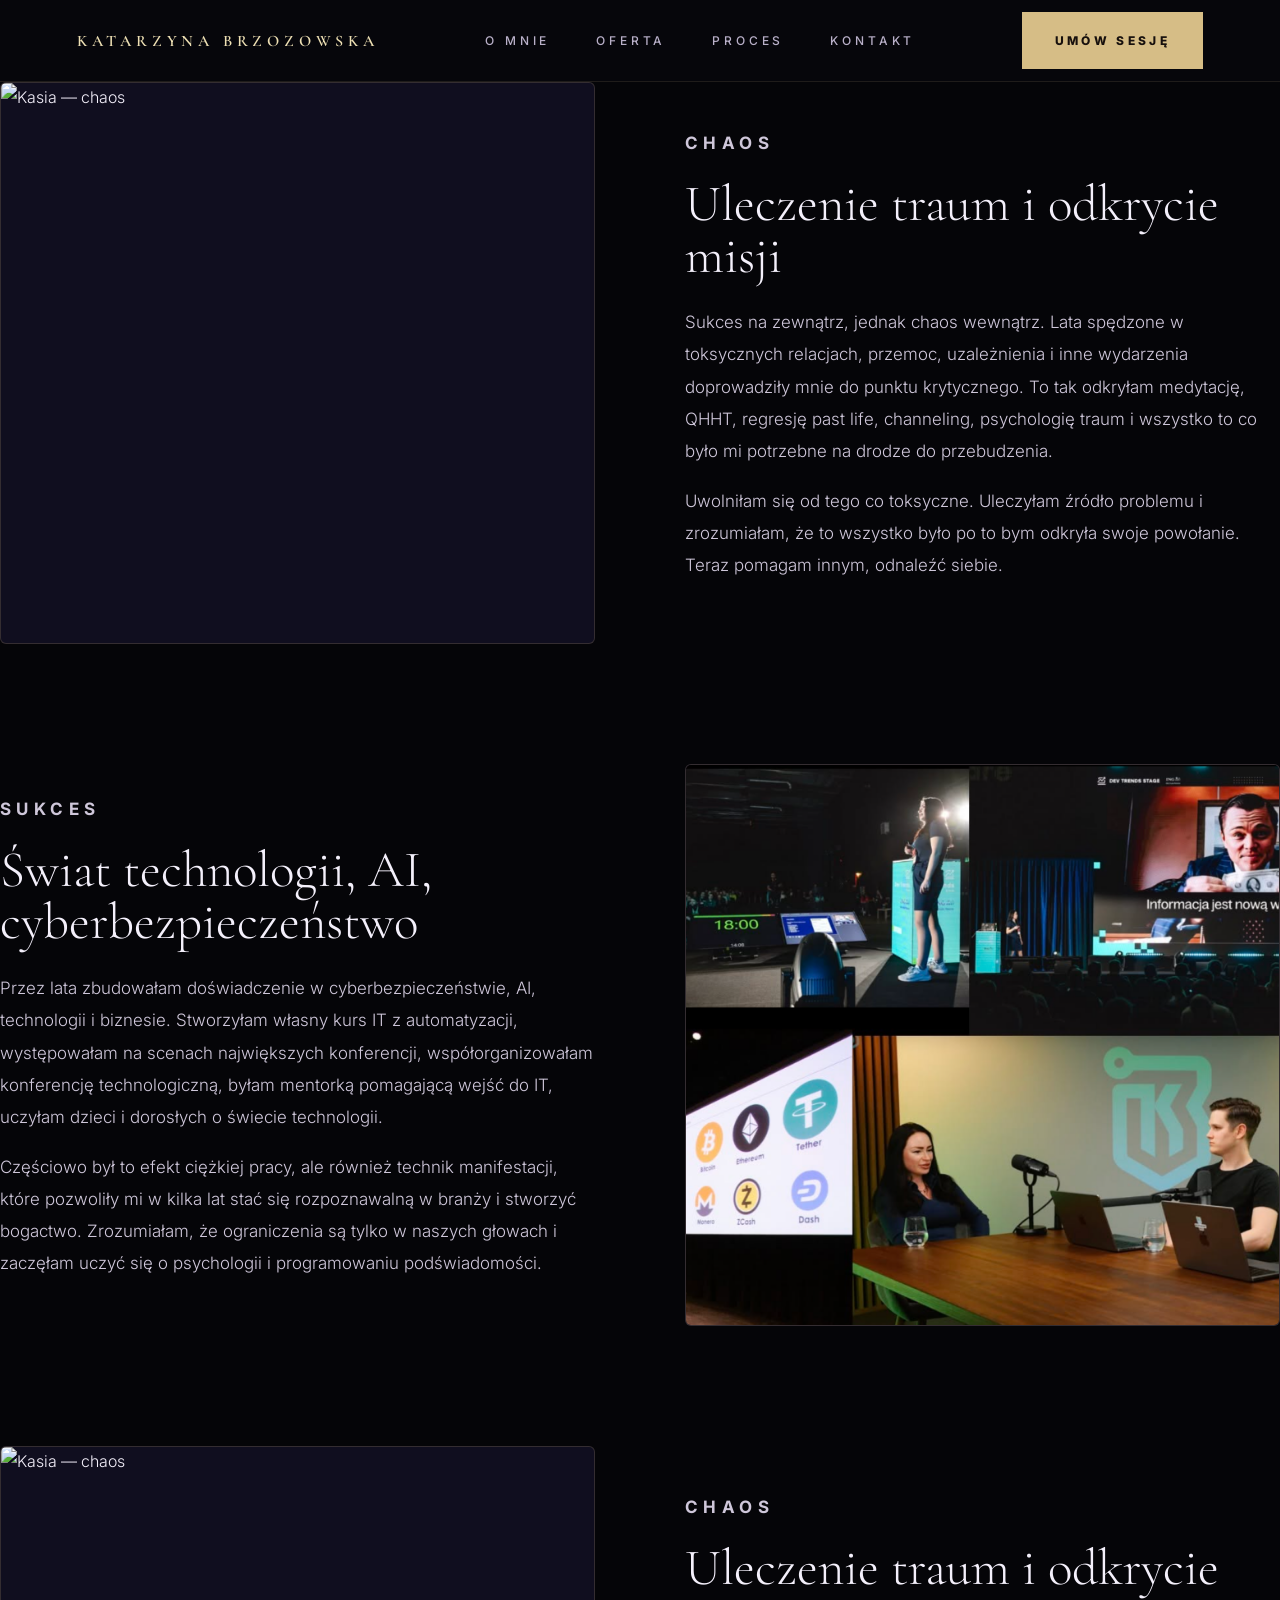
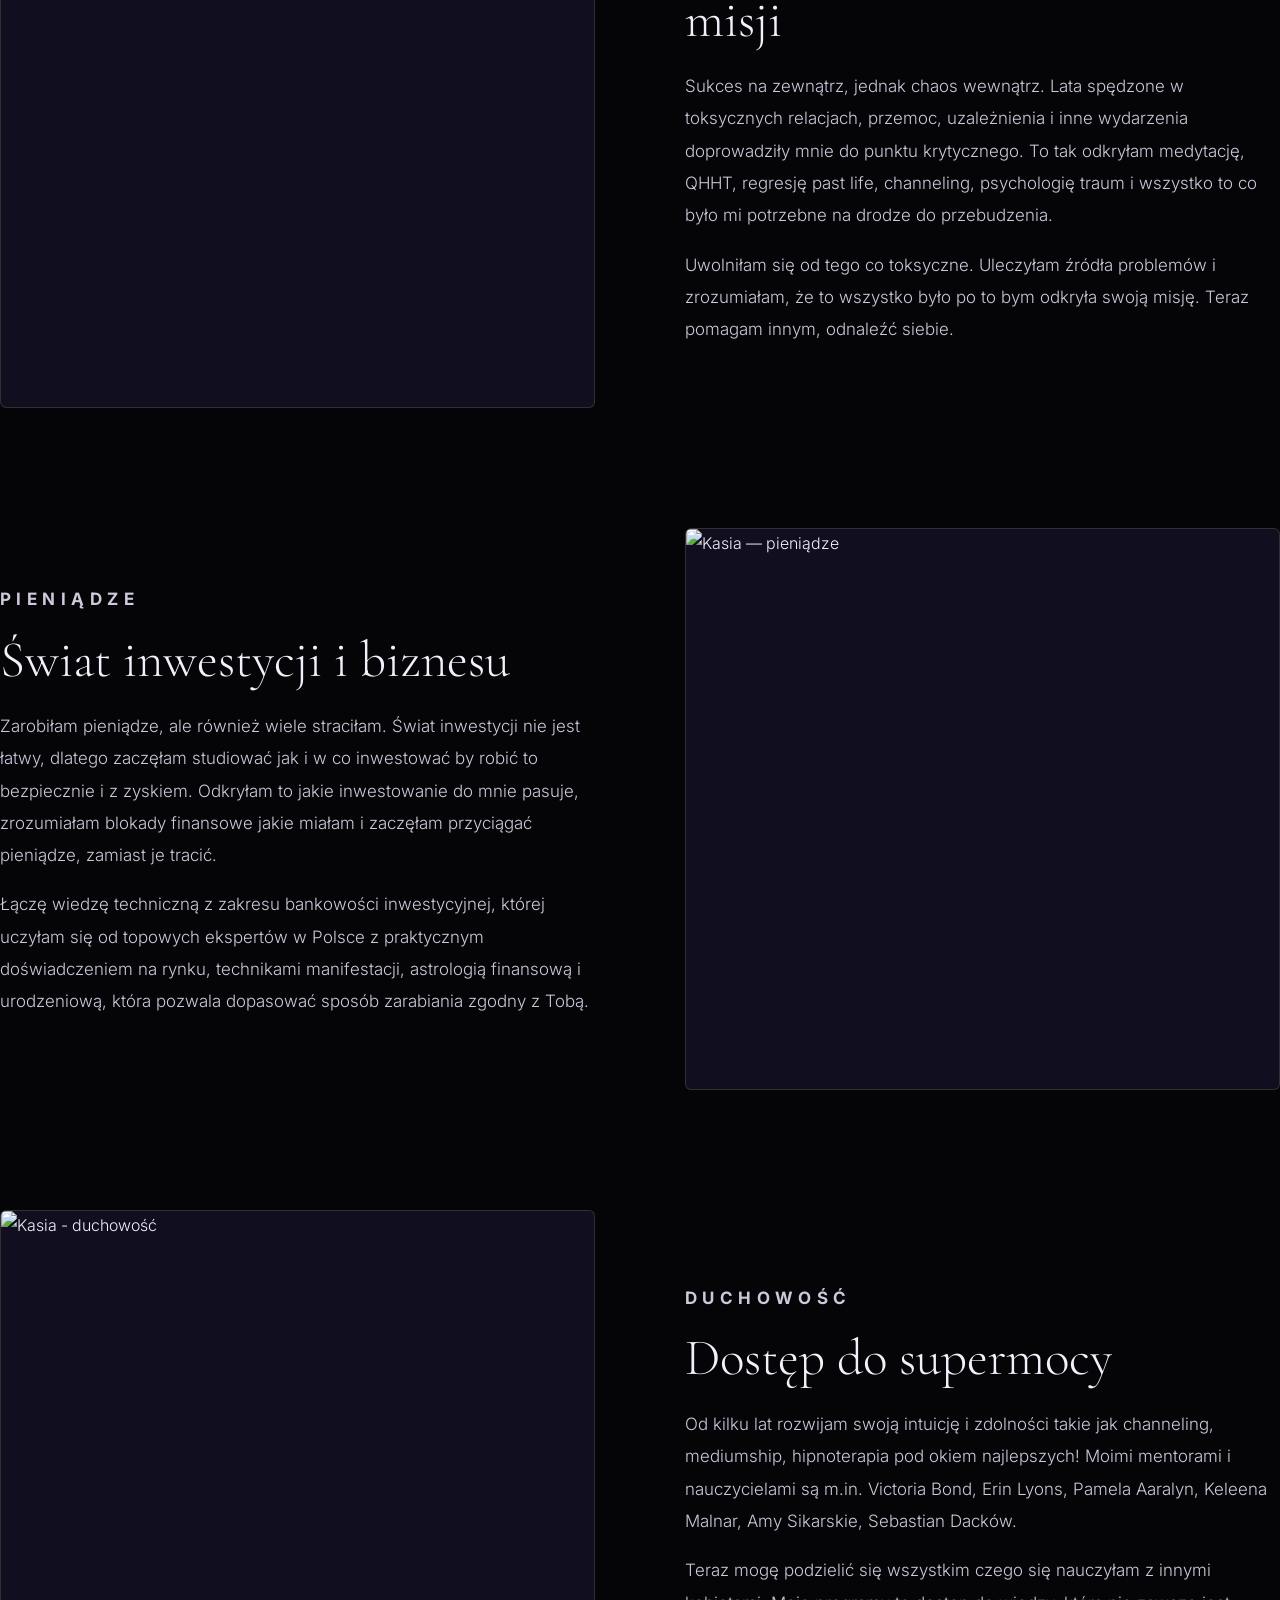
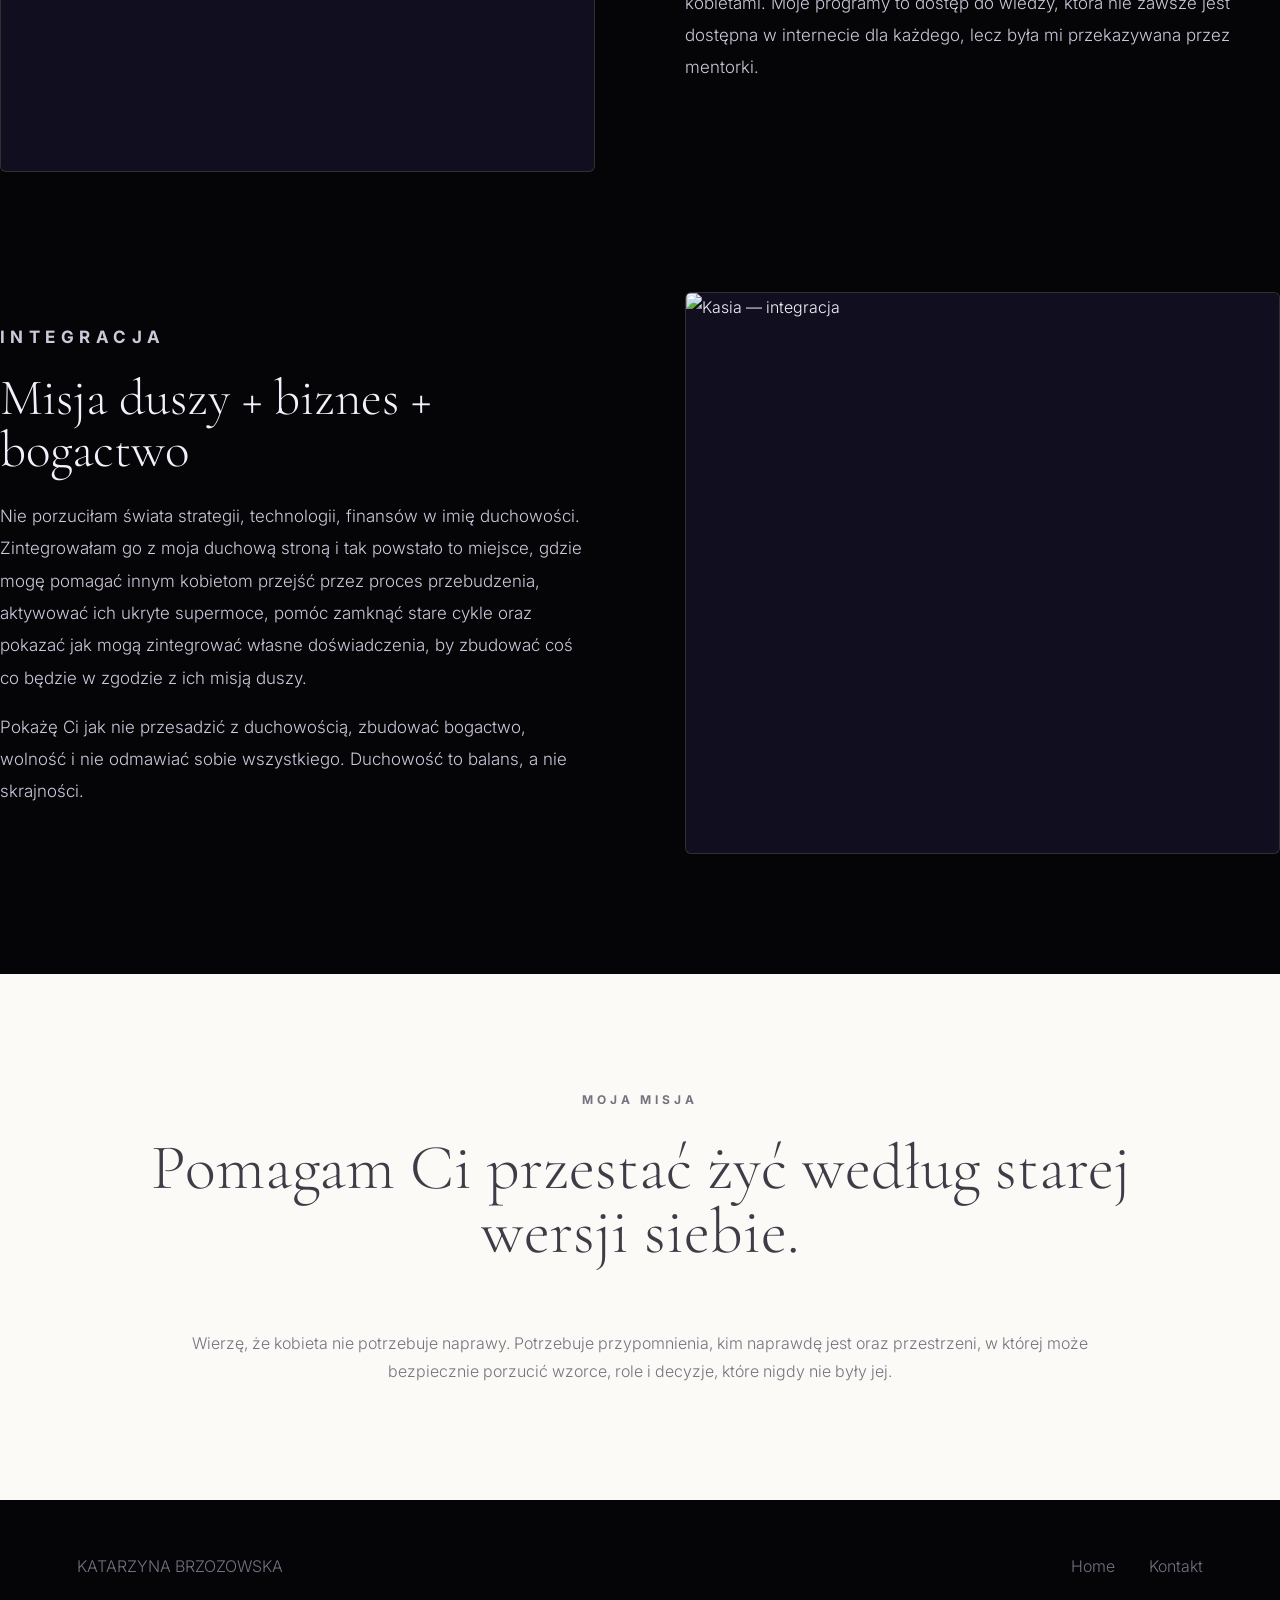
==== about.html @ 6b900335 "Update about.html" ====
<!doctype html>
<html lang="pl">
<head>
  <meta charset="utf-8" />
  <meta name="viewport" content="width=device-width, initial-scale=1" />
  <title>O mnie — KATARZYNA BRZOZOWSKA</title>
  <link rel="preconnect" href="https://fonts.googleapis.com">
  <link rel="preconnect" href="https://fonts.gstatic.com" crossorigin>
  <link href="https://fonts.googleapis.com/css2?family=Cormorant+Garamond:wght@300;400;500;600;700&family=Inter:wght@300;400;500;600;700&display=swap" rel="stylesheet">
  <link rel="stylesheet" href="assets/style.css" />
</head>
<body>
<header class="site-header">
  <a class="brand" href="index.html">KATARZYNA BRZOZOWSKA</a>
  <nav>
    <a href="about.html">O mnie</a>
    <a href="index.html#oferta">Oferta</a>
    <a href="index.html#proces">Proces</a>
    <a href="contact.html">Kontakt</a>
  </nav>
  <a class="btn" href="https://tidycal.com/katarzynabrzozowskapoland/20-minute-meeting" target="_blank" rel="noopener">Umów sesję</a>
</header>

<main>
</div>

  <article class="story-block ">
    <div class="story-image">
      <img src="assets/story-02.jpg" alt="Kasia — chaos">
    </div>

    <div class="story-content">
      <p class="kicker">CHAOS</p>
      <h3>Uleczenie traum i odkrycie misji</h3>
      <p>
        Sukces na zewnątrz, jednak chaos wewnątrz. Lata spędzone w toksycznych relacjach,
        przemoc, uzależnienia i inne wydarzenia doprowadziły mnie do punktu krytycznego.
        To tak odkryłam medytację, QHHT, regresję past life, channeling, psychologię traum
        i wszystko to co było mi potrzebne na drodze do przebudzenia.
      </p>
      <p>
        Uwolniłam się od tego co toksyczne. Uleczyłam źródło problemu
        i zrozumiałam, że to wszystko było po to bym odkryła
        swoje powołanie. Teraz pomagam innym, odnaleźć siebie.
      </p>
    </div>
  </article>
  
  <article class="story-block reverse">
    <div class="story-image">
      <img src="assets/story-01.jpg" alt="Kasia — świat technologii">
    </div>

    <div class="story-content">
      <p class="kicker">SUKCES</p>
      <h3>Świat technologii, AI, cyberbezpieczeństwo</h3>
      <p>
        Przez lata zbudowałam doświadczenie w cyberbezpieczeństwie, AI,
        technologii i biznesie. Stworzyłam własny kurs IT z automatyzacji, 
        występowałam na scenach największych konferencji, współorganizowałam 
        konferencję technologiczną, byłam mentorką pomagającą wejść do IT, 
        uczyłam dzieci i dorosłych o świecie technologii.
      </p>
      <p>
        Częściowo był to efekt ciężkiej pracy, ale również technik manifestacji,
        które pozwoliły mi w kilka lat stać się rozpoznawalną w branży i stworzyć
        bogactwo. Zrozumiałam, że ograniczenia są tylko w naszych głowach i 
        zaczęłam uczyć się o psychologii i programowaniu podświadomości.
      </p>
    </div>
  </article>

  <article class="story-block ">
    <div class="story-image">
      <img src="assets/story-02.jpg" alt="Kasia — chaos">
    </div>

    <div class="story-content">
      <p class="kicker">CHAOS</p>
      <h3>Uleczenie traum i odkrycie misji</h3>
      <p>
        Sukces na zewnątrz, jednak chaos wewnątrz. Lata spędzone w toksycznych relacjach,
        przemoc, uzależnienia i inne wydarzenia doprowadziły mnie do punktu krytycznego.
        To tak odkryłam medytację, QHHT, regresję past life, channeling, psychologię traum
        i wszystko to co było mi potrzebne na drodze do przebudzenia.
      </p>
      <p>
        Uwolniłam się od tego co toksyczne. Uleczyłam źródła problemów
        i zrozumiałam, że to wszystko było po to bym odkryła
        swoją misję. Teraz pomagam innym, odnaleźć siebie.
      </p>
    </div>
  </article>
  
  <article class="story-block reverse">
    <div class="story-image">
      <img src="assets/story-03.jpg" alt="Kasia — pieniądze">
    </div>

    <div class="story-content">
      <p class="kicker">PIENIĄDZE</p>
      <h3>Świat inwestycji i biznesu</h3>
      <p>
        Zarobiłam pieniądze, ale również wiele straciłam. 
        Świat inwestycji nie jest łatwy, dlatego zaczęłam studiować 
        jak i w co inwestować by robić to bezpiecznie i z zyskiem.
        Odkryłam to jakie inwestowanie do mnie pasuje, zrozumiałam 
        blokady finansowe jakie miałam i zaczęłam przyciągać pieniądze,
        zamiast je tracić.
      </p>
      <p>
        Łączę wiedzę techniczną z zakresu bankowości inwestycyjnej, 
        której uczyłam się od topowych ekspertów w Polsce z
        praktycznym doświadczeniem na rynku, technikami manifestacji, 
        astrologią finansową i urodzeniową, która pozwala dopasować
        sposób zarabiania zgodny z Tobą.
      </p>
    </div>
  </article>

  <article class="story-block">
    <div class="story-image">
      <img src="assets/story-04.jpg" alt="Kasia - duchowość">
    </div>

    <div class="story-content">
      <p class="kicker">DUCHOWOŚĆ</p>
      <h3>Dostęp do supermocy</h3>
      <p>
        Od kilku lat rozwijam swoją intuicję i zdolności takie jak channeling,
        mediumship, hipnoterapia pod okiem najlepszych! 
        Moimi mentorami i nauczycielami są m.in. Victoria Bond, Erin Lyons, 
        Pamela Aaralyn, Keleena Malnar, Amy Sikarskie, Sebastian Dacków.
      </p>
      <p>
        Teraz mogę podzielić się wszystkim czego się nauczyłam z innymi kobietami.
        Moje programy to dostęp do wiedzy, która nie zawsze jest dostępna w internecie
        dla każdego, lecz była mi przekazywana przez mentorki.
      </p>
    </div>
  </article>

  <article class="story-block reverse">
    <div class="story-image">
      <img src="assets/story-05.jpg" alt="Kasia — integracja">
    </div>

    <div class="story-content">
      <p class="kicker">INTEGRACJA</p>
      <h3>Misja duszy + biznes + bogactwo</h3>
      <p>
        Nie porzuciłam świata strategii, technologii, finansów w imię duchowości. 
        Zintegrowałam go z moja duchową stroną i tak powstało to miejsce, gdzie
        mogę pomagać innym kobietom przejść przez proces przebudzenia, aktywować
        ich ukryte supermoce, pomóc zamknąć stare cykle oraz pokazać jak mogą 
        zintegrować własne doświadczenia, by zbudować coś co będzie w zgodzie z 
        ich misją duszy.
      </p>
      <p>
        Pokażę Ci jak nie przesadzić z duchowością, zbudować bogactwo, wolność i 
        nie odmawiać sobie wszystkiego. Duchowość to balans, a nie skrajności.
      </p>
    </div>
  </article>

</section>

<section class="section-light">
  <p class="kicker center">MOJA MISJA</p>
  <h2 class="section-title center">Pomagam Ci przestać żyć według starej wersji siebie.</h2>
  <p class="wide-copy">Wierzę, że kobieta nie potrzebuje naprawy. Potrzebuje przypomnienia, kim naprawdę jest oraz przestrzeni, w której może bezpiecznie porzucić wzorce, role i decyzje, które nigdy nie były jej.</p>
</section>
</main>

<footer>
  <span>KATARZYNA BRZOZOWSKA</span>
  <nav><a href="index.html">Home</a><a href="contact.html">Kontakt</a></nav>
</footer>
</body>
</html>
---- assets/style.css ----
:root{
  --black:#050508;
  --ink:#0a0912;
  --navy:#111026;
  --navy-2:#17132d;
  --cream:#f8f5ef;
  --paper:#fbfaf7;
  --text:#f4f0fb;
  --muted:#8f879d;
  --soft:#d8d3e2;
  --gold:#d6bd86;
  --gold-light:#efe1b5;
  --line:rgba(214,189,134,.20);
  --light-line:#e6ded3;
  --light-text:#403b46;
  --max:1320px;
}

*{box-sizing:border-box}

html{scroll-behavior:smooth}

body{
  margin:0;
  background:var(--black);
  color:var(--text);
  font-family:Inter,Arial,sans-serif;
  font-weight:300;
  line-height:1.75;
}

a{color:inherit;text-decoration:none}

img{max-width:100%;display:block}

h1,h2,h3{
  font-family:"Cormorant Garamond",serif;
  font-weight:300;
  line-height:.98;
  margin:0;
}

em,i{
  font-family:"Cormorant Garamond",serif;
  font-style:italic;
  color:var(--gold);
}

p{color:#d8d3e2}

.container{
  width:min(var(--max),calc(100% - 80px));
  margin:0 auto;
}

.site-header{
  position:sticky;
  top:0;
  z-index:50;
  height:82px;
  padding:0 6vw;
  display:flex;
  align-items:center;
  justify-content:space-between;
  gap:28px;
  background:rgba(7,7,12,.92);
  backdrop-filter:blur(14px);
  border-bottom:1px solid rgba(214,189,134,.12);
}

.brand{
  font-family:"Cormorant Garamond",serif;
  letter-spacing:.30em;
  text-transform:uppercase;
  font-size:16px;
  font-weight:600;
  color:var(--gold-light);
  white-space:nowrap;
}

.site-header nav{
  display:flex;
  align-items:center;
  gap:46px;
}

.site-header nav a,
.kicker,
.small-tags,
small,
.label{
  font-size:12px;
  letter-spacing:.32em;
  text-transform:uppercase;
}

.site-header nav a{
  color:#b9b0c9;
  font-weight:500;
}

.btn{
  display:inline-flex;
  align-items:center;
  justify-content:center;
  min-height:54px;
  padding:17px 32px;
  border:1px solid rgba(214,189,134,.48);
  background:var(--gold);
  color:#17100d;
  font-size:12px;
  letter-spacing:.28em;
  text-transform:uppercase;
  font-weight:800;
  cursor:pointer;
  transition:.25s ease;
}

.btn:hover{transform:translateY(-1px);filter:brightness(1.04)}

.btn-dark{
  background:#06050a;
  color:#fff;
  border-color:#06050a;
}

.btn-outline{
  background:transparent;
  color:var(--gold-light);
  border-color:rgba(214,189,134,.45);
}

.text-link{
  color:var(--gold-light);
  font-size:12px;
  letter-spacing:.24em;
  text-transform:uppercase;
  font-weight:800;
}

.section-dark{
  background:
    radial-gradient(circle at 47% 45%,rgba(48,42,96,.35),transparent 30%),
    linear-gradient(180deg,#08070d 0%,#111026 100%);
}

.section-light{
  background:var(--paper);
  color:var(--light-text);
}

.kicker{
  color:#b8a995;
  font-weight:700;
  margin:0 0 26px;
}

.hero{
  min-height:880px;
  text-align:center;
  display:grid;
  place-items:center;
  padding:110px 6vw 80px;
  overflow:hidden;
}

.hero .eyebrow-line{
  display:flex;
  align-items:center;
  justify-content:center;
  gap:18px;
  color:#bfae86;
  font-size:12px;
  letter-spacing:.28em;
  text-transform:uppercase;
}

.eyebrow-line span{
  width:58px;
  height:1px;
  background:var(--line);
}

.hero h1{
  font-size:clamp(54px,7.4vw,120px);
  max-width:1040px;
  margin:48px auto 25px;
  color:#f7f2fb;
  letter-spacing:-.045em;
}

.hero h1 em{
  display:inline-block;
  color:var(--gold-light);
  font-size:1.08em;
}

.hero h1 i{color:#bdb2d4}

.small-tags{
  color:var(--gold);
  margin:32px 0 0;
}

.hero-copy{
  max-width:660px;
  margin:70px auto 34px;
  font-size:15px;
}

.hero-actions{
  display:flex;
  justify-content:center;
  align-items:center;
  gap:34px;
}

/* MOVING TICKER */

.ticker{
  background:#15102c;
  border-top:1px solid rgba(214,189,134,.15);
  border-bottom:1px solid rgba(214,189,134,.15);
  overflow:hidden;
  white-space:nowrap;
  position:relative;
  padding:18px 0;
}

.ticker-track{
  display:flex;
  width:max-content;
  animation:tickerScroll 35s linear infinite;
}

.ticker-track span{
  padding-right:80px;
  color:rgba(214,189,134,.75);
  font-size:12px;
  letter-spacing:.30em;
  text-transform:uppercase;
}

@keyframes tickerScroll{
  from{transform:translateX(0);}
  to{transform:translateX(-50%);}
}

.section-light{
  padding:115px 6vw;
}

.section-light p{color:#78717e}

.section-title{
  font-family:"Cormorant Garamond",serif;
  font-size:clamp(46px,5vw,82px);
  font-weight:300;
  line-height:1;
  margin:0 0 65px;
  color:inherit;
}

.center{text-align:center}

.cards{
  display:grid;
  border:1px solid #ebe4da;
}

.three{grid-template-columns:repeat(3,1fr)}
.four{grid-template-columns:repeat(4,1fr)}

.cards article{
  padding:58px 42px;
  min-height:270px;
  border-right:1px solid #ebe4da;
  background:rgba(255,255,255,.50);
}

.cards article:last-child{border-right:0}

.cards h3{
  font-size:34px;
  color:#776a93;
  margin:16px 0 18px;
}

.letter{
  font-family:"Cormorant Garamond",serif;
  font-size:66px;
  color:#eee9e3;
  text-align:center;
}

.guide{
  display:grid;
  grid-template-columns:1fr 1.1fr;
  gap:7vw;
  padding:120px 6vw;
  align-items:center;
}

.guide-photo{
  min-height:680px;
  border:1px solid rgba(255,255,255,.12);
  background:linear-gradient(135deg,#19162f,#0c0b16);
  position:relative;
  overflow:hidden;
}

.guide-photo img{
  width:100%;
  height:100%;
  object-fit:cover;
  opacity:.90;
}

.guide-photo.no-photo:after{
  content:'Dodaj zdjęcie: assets/kate.jpg';
  position:absolute;
  inset:0;
  display:grid;
  place-items:center;
  color:#8e86a5;
  letter-spacing:.2em;
  text-transform:uppercase;
}

.guide h2,
.guide h1{
  font-size:clamp(42px,4.8vw,74px);
  color:#f4f0fb;
  margin:18px 0 30px;
}

.star-list{
  list-style:none;
  padding:30px 0 0;
  margin:0 0 28px;
}

.star-list li{
  margin:14px 0;
  color:#cfc7da;
}

.star-list li:before{
  content:'✦';
  color:var(--gold);
  margin-right:12px;
}

.split-head{
  display:grid;
  grid-template-columns:1fr 1fr;
  gap:8vw;
  align-items:end;
  margin-bottom:65px;
}

.split-head h2{
  text-align:left;
  margin:12px 0 0;
}

.process .cards article span,
.philosophy-list span{
  font-family:"Cormorant Garamond",serif;
  font-size:42px;
  color:#ebe7ee;
}

.offer-section{
  padding:115px 6vw;
  text-align:center;
}

.offer-section h2{
  font-size:clamp(50px,5vw,88px);
}

.center-copy{
  max-width:760px;
  margin:24px auto 70px;
}

.offer-grid{
  display:grid;
  grid-template-columns:1fr 1.1fr 1fr;
  border:1px solid rgba(255,255,255,.10);
  text-align:left;
}

.offer-grid article{
  padding:60px 50px;
  background:rgba(255,255,255,.025);
  border-right:1px solid rgba(255,255,255,.08);
}

.offer-grid article:last-child{border-right:0}
.offer-grid .featured{background:rgba(255,255,255,.065)}

.offer-grid h3{
  font-size:42px;
  color:#f4f0fb;
  margin:25px 0;
}

.offer-grid ul{
  padding-left:18px;
  color:#c9c4d2;
  line-height:2;
}

.offer-grid a{
  display:inline-block;
  margin-top:24px;
  color:#d8c8a3;
  letter-spacing:.2em;
  text-transform:uppercase;
  font-size:12px;
  font-weight:800;
}

.philosophy h2{text-align:left}

.philosophy-list{
  display:grid;
  gap:54px;
  margin-left:40%;
  max-width:850px;
}

.philosophy-list h3{
  font-size:30px;
  color:#4b4652;
  margin:8px 0 0;
}

.quote{
  padding:150px 10vw;
  text-align:center;
}

.quote h2{
  font-size:clamp(42px,4.5vw,78px);
  max-width:1060px;
  margin:auto;
  color:#f4f0fb;
  line-height:1.18;
}

.testimonials h2{text-align:center}

.cta{
  display:grid;
  grid-template-columns:1fr 1fr;
  gap:7vw;
  padding:115px 6vw;
}

.cta h2{
  font-size:clamp(46px,5vw,86px);
  color:#f4f0fb;
}

.cta-links{
  display:grid;
  border:1px solid rgba(255,255,255,.10);
}

.cta-links a{
  padding:34px;
  border-bottom:1px solid rgba(255,255,255,.10);
  font-family:"Cormorant Garamond",serif;
  font-size:30px;
  color:#f4f0fb;
}

.cta-links a:last-child{border-bottom:0}

/* MEMBERSHIP — corrected to match reference */
.membership-section{
  background:var(--paper);
  color:#3d3942;
  padding:115px 6vw 125px;
}

.membership-grid{
  display:grid;
  grid-template-columns:1.02fr 1fr;
  gap:90px;
  align-items:center;
}

.membership-section .kicker{
  color:#b6ada2;
  margin-bottom:30px;
}

.membership-title{
  font-size:clamp(54px,5vw,92px);
  line-height:1.05;
  color:#333039;
  margin-bottom:34px;
}

.membership-title em{color:#c8b176}

.membership-copy{
  max-width:720px;
  font-size:17px;
  color:#7d7882;
  margin-bottom:28px;
}

.membership-list{
  list-style:none;
  padding:0;
  margin:34px 0 0;
  display:grid;
  gap:16px;
}

.membership-list li{
  color:#77717d;
  font-size:15px;
}

.membership-list li:before{
  content:'✦';
  color:#bfa76e;
  margin-right:12px;
}

.membership-card{
  min-height:370px;
  background:
    radial-gradient(circle at 52% 40%,rgba(67,55,123,.28),transparent 36%),
    linear-gradient(135deg,#0b0915,#17142f 50%,#0b0915);
  color:#f5f0fb;
  display:grid;
  place-items:center;
  padding:62px;
  text-align:center;
  border:1px solid rgba(214,189,134,.18);
  box-shadow:0 22px 80px rgba(14,10,32,.12);
}

.membership-card h3{
  font-size:clamp(32px,3vw,52px);
  line-height:1.02;
  margin:18px 0 22px;
}

.membership-card h3 em{
  display:block;
  color:var(--gold-light);
}

.membership-price{
  font-family:"Cormorant Garamond",serif;
  font-size:clamp(34px,3vw,48px);
  margin:18px 0;
  color:#f4e6bb;
}

.membership-card p{
  max-width:520px;
  margin:0 auto 30px;
  color:#beb8ca;
}

/* NEWSLETTER — corrected to match reference */
.newsletter-section{
  background:
    radial-gradient(circle at 48% 25%,rgba(25,21,52,.95),transparent 40%),
    #050508;
  color:#f4f0fb;
  text-align:center;
  padding:128px 6vw 90px;
}

.newsletter-inner{
  max-width:940px;
  margin:0 auto;
}

.newsletter-section h2{
  font-size:clamp(42px,4.2vw,72px);
  line-height:1.05;
  color:#f4f0fb;
  margin:0;
}

.newsletter-section h2 em{
  color:#bdb2d4;
}

.newsletter-section p{
  max-width:800px;
  margin:22px auto 40px;
  color:#a9a3b6;
}

.newsletter-form{
  max-width:650px;
  margin:0 auto;
  display:flex;
  justify-content:center;
}

.newsletter-form input{
  flex:1;
  min-height:68px;
  border:1px solid rgba(255,255,255,.08);
  border-right:0;
  background:#141126;
  color:#fff;
  padding:0 28px;
  font:400 15px Inter,Arial,sans-serif;
  outline:0;
}

.newsletter-form input::placeholder{color:#8f879d}

.newsletter-form button{
  min-height:68px;
  border:0;
  background:var(--gold);
  color:#17100d;
  padding:0 36px;
  font-size:12px;
  letter-spacing:.26em;
  text-transform:uppercase;
  font-weight:800;
  cursor:pointer;
}

/* CONTACT — consistent premium style */
body.contact-body{
  background:#f8f5ef;
  color:#3d3942;
}

.contact-page{
  min-height:calc(100vh - 82px);
  display:grid;
  grid-template-columns:.9fr 1.1fr;
  gap:8vw;
  padding:110px 6vw 95px;
  background:
    radial-gradient(circle at 20% 86%,rgba(214,189,134,.16),transparent 28%),
    var(--cream);
  color:#3d3942;
}

.contact-info h1{
  font-size:clamp(68px,7vw,126px);
  line-height:.90;
  margin:44px 0 42px;
  color:#17151a;
}

.contact-info h1 em{
  display:block;
  color:#9d8e73;
}

.contact-info p{
  color:#766f78;
  max-width:520px;
  font-size:17px;
}

.contact-info dl{
  margin-top:70px;
}

.contact-info dt{
  color:#b0a796;
  margin-top:30px;
  font-size:12px;
  letter-spacing:.32em;
  text-transform:uppercase;
  font-weight:700;
}

.contact-info dd{
  margin:10px 0 0;
  color:#2e2932;
}

.contact-info dd a{
  text-decoration:underline;
  text-underline-offset:4px;
}

.contact-form{
  display:grid;
  gap:0;
}

.contact-form label{
  display:grid;
  gap:16px;
  border-top:1px solid #d5cec3;
  padding:28px 0 26px;
  font-size:12px;
  letter-spacing:.32em;
  text-transform:uppercase;
  color:#b0a796;
  font-weight:700;
}

.contact-form input,
.contact-form textarea,
.contact-form select{
  border:0;
  background:transparent;
  font:400 20px Inter,Arial,sans-serif;
  color:#3c3641;
  outline:0;
  padding:0;
}

.contact-form textarea{
  min-height:185px;
  resize:vertical;
}

.contact-form ::placeholder{color:#b9b0a4}

.form-bottom{
  display:flex;
  align-items:end;
  justify-content:space-between;
  gap:30px;
  border-top:1px solid #d5cec3;
  padding-top:34px;
  margin-top:4px;
}

.form-bottom p{
  color:#aaa196;
  margin:0;
}

.light-footer,
footer{
  display:flex;
  justify-content:space-between;
  gap:30px;
  padding:52px 6vw;
  background:#050508;
  color:#777183;
}

.light-footer{
  background:#f8f5ef;
  color:#807982;
  border-top:1px solid #e6ded3;
}

footer nav{
  display:flex;
  gap:34px;
}

/* Simple About page */
.page-hero{
  padding-top:140px;
}

.wide-copy{
  max-width:900px;
  margin:auto;
  text-align:center;
}


/* EXPERIENCE BADGE */

.guide-photo{
  position:relative;
}

.experience-badge{
  position:absolute;
  left:30px;
  bottom:30px;
  background:rgba(11,9,34,.92);
  border:1px solid rgba(214,189,134,.2);
  padding:24px 28px;
  min-width:180px;
  backdrop-filter:blur(12px);
  z-index:3;
}

.experience-number{
  font-family:"Cormorant Garamond",serif;
  font-size:64px;
  line-height:1;
  color:var(--gold);
  margin-bottom:8px;
}

.experience-text{
  font-size:11px;
  letter-spacing:.25em;
  text-transform:uppercase;
  color:rgba(255,255,255,.7);
  line-height:1.8;
}

/* PHILOSOPHY QUOTES */

.philosophy-list article blockquote{
  margin:22px 0 0;
  padding:0;
  font-family:"Cormorant Garamond",serif;
  font-size:1.45rem;
  line-height:1.55;
  font-style:italic;
  color:#8f83a8;
  border:none;
}

.philosophy-list article h3 em{
  color:#8f83a8;
}

/* KIT NEWSLETTER FORM FIX */

.newsletter-form{
  max-width:700px;
  margin:40px auto 0;
  display:flex;
  gap:16px;
}

.newsletter-form input{
  flex:1;
  height:68px;
  padding:0 24px;
  border:1px solid rgba(255,255,255,.15);
  background:rgba(255,255,255,.04);
  color:#fff;
  font-size:18px;
  border-radius:0;
}

.newsletter-form input::placeholder{
  color:rgba(255,255,255,.55);
}

.newsletter-form button{
  height:68px;
  padding:0 34px;
  border:none;
  background:#d6c08d;
  color:#111;
  font-size:14px;
  font-weight:600;
  letter-spacing:.15em;
  text-transform:uppercase;
  cursor:pointer;
}

.newsletter-form button:hover{
  opacity:.9;
}

@media (max-width:768px){

  .newsletter-form{
    flex-direction:column;
  }

  .newsletter-form button{
    width:100%;
  }
}
/* =========================================
   ABOUT PAGE TIMELINE
========================================= */

.story-timeline{
  padding:120px 6vw;
  background:
    radial-gradient(circle at 50% 18%,rgba(48,42,96,.26),transparent 34%),
    linear-gradient(180deg,#08070d 0%,#111026 100%);
}

.story-block{
  max-width:1320px;
  margin:0 auto 120px;
  display:grid;
  grid-template-columns:1fr 1fr;
  gap:7vw;
  align-items:center;
}

.story-block:last-child{
  margin-bottom:0;
}

.story-block.reverse .story-image{
  order:2;
}

.story-block.reverse .story-content{
  order:1;
}

.story-image{
  min-height:560px;
  border:1px solid rgba(214,189,134,.18);
  background:#100e1f;
  overflow:hidden;
  border-radius:6px;
}

.story-image img{
  width:100%;
  height:100%;
  min-height:560px;
  object-fit:cover;
  display:block;
}

.story-content{
  max-width:620px;
}

.story-content .kicker{
  margin-bottom:18px;
}

.story-content h3{
  font-family:"Cormorant Garamond",serif;
  font-size:clamp(42px,4vw,72px);
  font-weight:300;
  line-height:1.02;
  color:#f4f0fb;
  margin:0 0 24px;
}

.story-content p{
  color:#cfc7da;
  font-size:17px;
  line-height:1.9;
}

.story-quote{
  margin-top:30px;
  font-family:"Cormorant Garamond",serif;
  font-style:italic;
  font-size:1.5rem;
  color:#bdb2d4;
}

@media(max-width:900px){

  .story-block{
    grid-template-columns:1fr;
    gap:40px;
    margin-bottom:80px;
  }

  .story-block.reverse .story-image,
  .story-block.reverse .story-content{
    order:initial;
  }

  .story-image{
    min-height:420px;
  }

  .story-image img{
    min-height:420px;
  }

  .story-content h3{
    font-size:48px;
  }
}
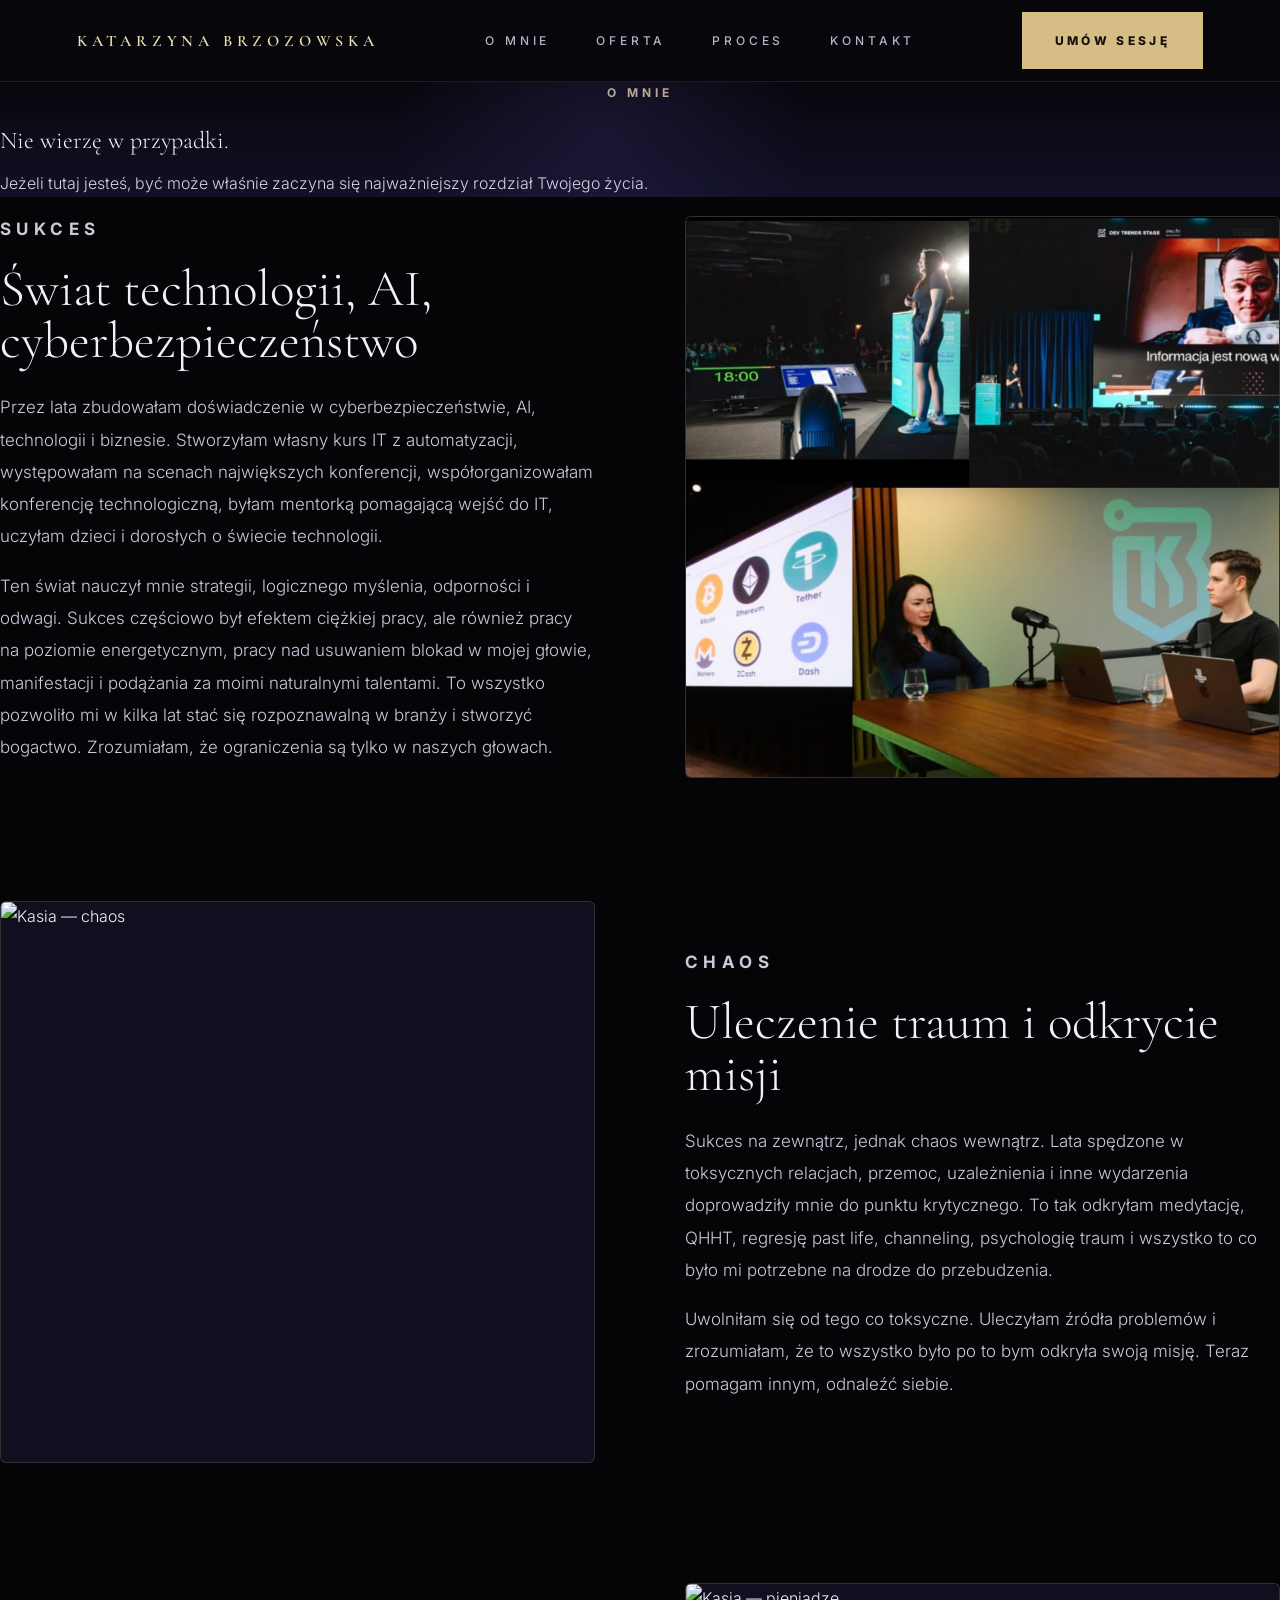
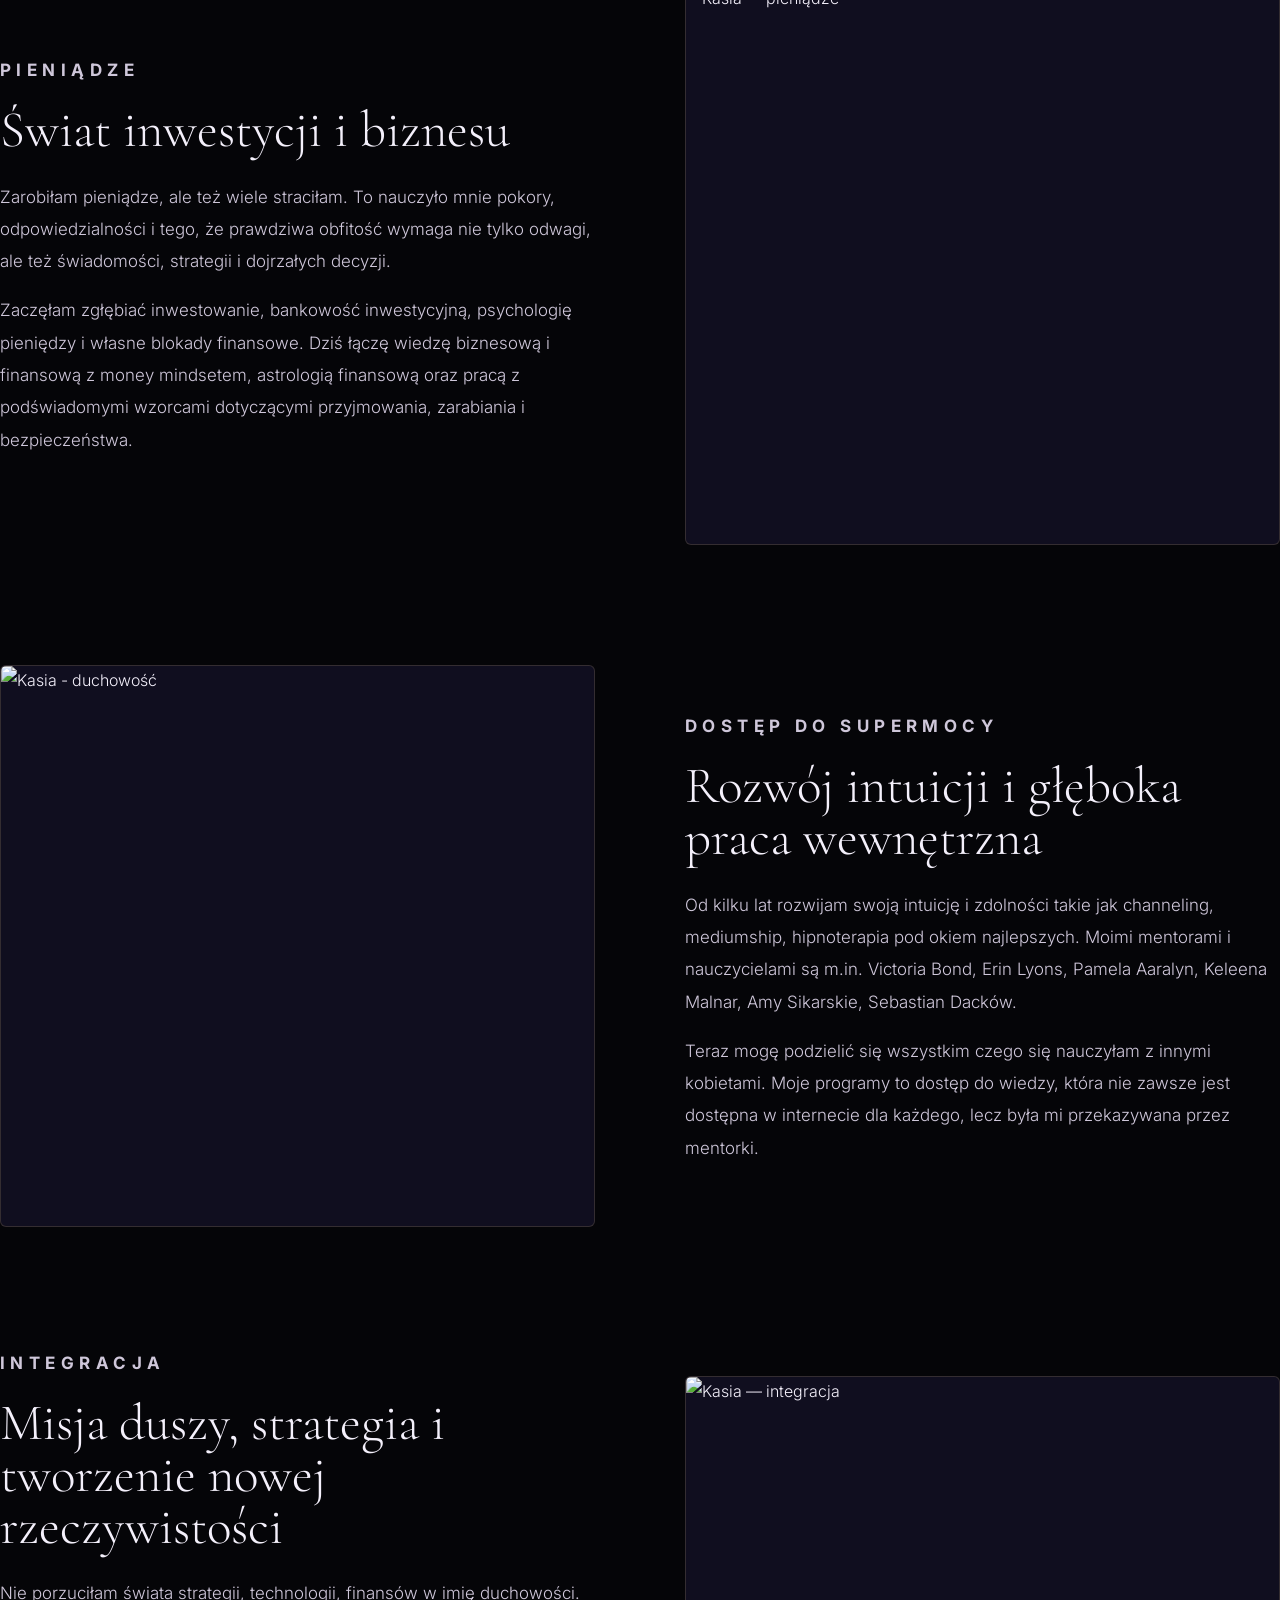
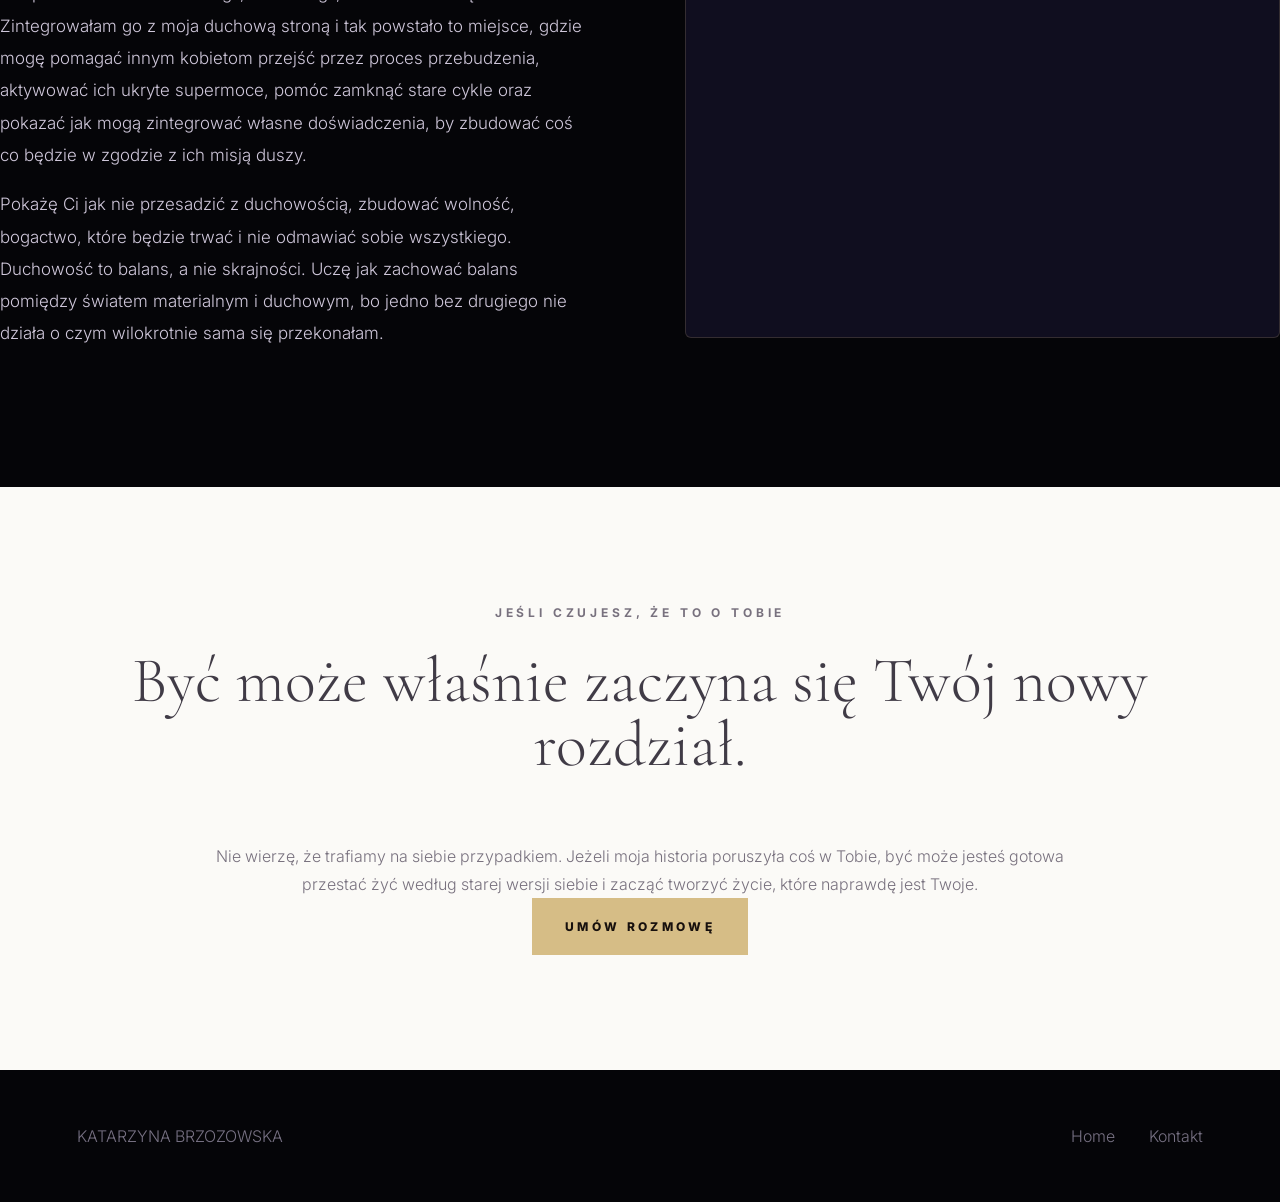
==== commit 8509ec1f: "Update about.html" ====
--- a/about.html
+++ b/about.html
@@ -22,29 +22,13 @@
 </header>
 
 <main>
-</div>
-
-  <article class="story-block ">
-    <div class="story-image">
-      <img src="assets/story-02.jpg" alt="Kasia — chaos">
-    </div>
-
-    <div class="story-content">
-      <p class="kicker">CHAOS</p>
-      <h3>Uleczenie traum i odkrycie misji</h3>
-      <p>
-        Sukces na zewnątrz, jednak chaos wewnątrz. Lata spędzone w toksycznych relacjach,
-        przemoc, uzależnienia i inne wydarzenia doprowadziły mnie do punktu krytycznego.
-        To tak odkryłam medytację, QHHT, regresję past life, channeling, psychologię traum
-        i wszystko to co było mi potrzebne na drodze do przebudzenia.
-      </p>
-      <p>
-        Uwolniłam się od tego co toksyczne. Uleczyłam źródło problemu
-        i zrozumiałam, że to wszystko było po to bym odkryła
-        swoje powołanie. Teraz pomagam innym, odnaleźć siebie.
-      </p>
-    </div>
-  </article>
+<section class="about-hero section-dark">
+  <p class="kicker center">O MNIE</p>
+  <h1>Nie wierzę w przypadki.</h1>
+  <p>
+    Jeżeli tutaj jesteś, być może właśnie zaczyna się najważniejszy rozdział Twojego życia.
+  </p>
+</section>
   
   <article class="story-block reverse">
     <div class="story-image">
@@ -62,10 +46,11 @@
         uczyłam dzieci i dorosłych o świecie technologii.
       </p>
       <p>
-        Częściowo był to efekt ciężkiej pracy, ale również technik manifestacji,
-        które pozwoliły mi w kilka lat stać się rozpoznawalną w branży i stworzyć
-        bogactwo. Zrozumiałam, że ograniczenia są tylko w naszych głowach i 
-        zaczęłam uczyć się o psychologii i programowaniu podświadomości.
+        Ten świat nauczył mnie strategii, logicznego myślenia, odporności i odwagi.
+        Sukces częściowo był efektem ciężkiej pracy, ale również pracy na poziomie energetycznym,
+        pracy nad usuwaniem blokad w mojej głowie, manifestacji i podążania za moimi naturalnymi talentami.
+        To wszystko pozwoliło mi w kilka lat stać się rozpoznawalną w branży i stworzyć
+        bogactwo. Zrozumiałam, że ograniczenia są tylko w naszych głowach.
       </p>
     </div>
   </article>
@@ -101,19 +86,15 @@
       <p class="kicker">PIENIĄDZE</p>
       <h3>Świat inwestycji i biznesu</h3>
       <p>
-        Zarobiłam pieniądze, ale również wiele straciłam. 
-        Świat inwestycji nie jest łatwy, dlatego zaczęłam studiować 
-        jak i w co inwestować by robić to bezpiecznie i z zyskiem.
-        Odkryłam to jakie inwestowanie do mnie pasuje, zrozumiałam 
-        blokady finansowe jakie miałam i zaczęłam przyciągać pieniądze,
-        zamiast je tracić.
+        Zarobiłam pieniądze, ale też wiele straciłam. To nauczyło mnie pokory, odpowiedzialności
+        i tego, że prawdziwa obfitość wymaga nie tylko odwagi, ale też świadomości, strategii
+        i dojrzałych decyzji.
       </p>
       <p>
-        Łączę wiedzę techniczną z zakresu bankowości inwestycyjnej, 
-        której uczyłam się od topowych ekspertów w Polsce z
-        praktycznym doświadczeniem na rynku, technikami manifestacji, 
-        astrologią finansową i urodzeniową, która pozwala dopasować
-        sposób zarabiania zgodny z Tobą.
+        Zaczęłam zgłębiać inwestowanie, bankowość inwestycyjną, psychologię pieniędzy
+        i własne blokady finansowe. Dziś łączę wiedzę biznesową i finansową z money mindsetem,
+        astrologią finansową oraz pracą z podświadomymi wzorcami dotyczącymi przyjmowania,
+        zarabiania i bezpieczeństwa.
       </p>
     </div>
   </article>
@@ -124,11 +105,11 @@
     </div>
 
     <div class="story-content">
-      <p class="kicker">DUCHOWOŚĆ</p>
-      <h3>Dostęp do supermocy</h3>
+      <p class="kicker">DOSTĘP DO SUPERMOCY</p>
+      <h3>Rozwój intuicji i głęboka praca wewnętrzna</h3>
       <p>
         Od kilku lat rozwijam swoją intuicję i zdolności takie jak channeling,
-        mediumship, hipnoterapia pod okiem najlepszych! 
+        mediumship, hipnoterapia pod okiem najlepszych.
         Moimi mentorami i nauczycielami są m.in. Victoria Bond, Erin Lyons, 
         Pamela Aaralyn, Keleena Malnar, Amy Sikarskie, Sebastian Dacków.
       </p>
@@ -147,7 +128,7 @@
 
     <div class="story-content">
       <p class="kicker">INTEGRACJA</p>
-      <h3>Misja duszy + biznes + bogactwo</h3>
+      <h3>Misja duszy, strategia i tworzenie nowej rzeczywistości</h3>
       <p>
         Nie porzuciłam świata strategii, technologii, finansów w imię duchowości. 
         Zintegrowałam go z moja duchową stroną i tak powstało to miejsce, gdzie
@@ -157,18 +138,29 @@
         ich misją duszy.
       </p>
       <p>
-        Pokażę Ci jak nie przesadzić z duchowością, zbudować bogactwo, wolność i 
-        nie odmawiać sobie wszystkiego. Duchowość to balans, a nie skrajności.
+        Pokażę Ci jak nie przesadzić z duchowością, zbudować wolność, bogactwo, które będzie trwać i 
+        nie odmawiać sobie wszystkiego. Duchowość to balans, a nie skrajności. 
+        Uczę jak zachować balans pomiędzy światem materialnym i duchowym, bo jedno bez drugiego nie działa
+        o czym wilokrotnie sama się przekonałam.
       </p>
     </div>
   </article>
 
 </section>
 
-<section class="section-light">
-  <p class="kicker center">MOJA MISJA</p>
-  <h2 class="section-title center">Pomagam Ci przestać żyć według starej wersji siebie.</h2>
-  <p class="wide-copy">Wierzę, że kobieta nie potrzebuje naprawy. Potrzebuje przypomnienia, kim naprawdę jest oraz przestrzeni, w której może bezpiecznie porzucić wzorce, role i decyzje, które nigdy nie były jej.</p>
+<section class="section-light about-closing">
+  <p class="kicker center">JEŚLI CZUJESZ, ŻE TO O TOBIE</p>
+  <h2 class="section-title center">Być może właśnie zaczyna się Twój nowy rozdział.</h2>
+  <p class="wide-copy">
+    Nie wierzę, że trafiamy na siebie przypadkiem. Jeżeli moja historia poruszyła coś w Tobie,
+    być może jesteś gotowa przestać żyć według starej wersji siebie i zacząć tworzyć życie,
+    które naprawdę jest Twoje.
+  </p>
+  <div class="center">
+    <a class="btn" href="https://tidycal.com/katarzynabrzozowskapoland/20-minute-meeting" target="_blank" rel="noopener">
+      Umów rozmowę
+    </a>
+  </div>
 </section>
 </main>
 
--- a/assets/style.css
+++ b/assets/style.css
@@ -987,3 +987,249 @@
     font-size:48px;
   }
 }
+/* =========================================
+   MOBILE RESPONSIVE
+========================================= */
+
+@media(max-width: 768px){
+
+  body{
+    overflow-x:hidden;
+  }
+
+  .site-header{
+    height:auto;
+    padding:18px 22px;
+    flex-wrap:wrap;
+    gap:18px;
+  }
+
+  .brand{
+    font-size:14px;
+    letter-spacing:.22em;
+    width:100%;
+    text-align:center;
+  }
+
+  .site-header nav{
+    width:100%;
+    justify-content:center;
+    gap:18px;
+    flex-wrap:wrap;
+  }
+
+  .site-header nav a{
+    font-size:10px;
+    letter-spacing:.22em;
+  }
+
+  .site-header .btn{
+    width:100%;
+    min-height:48px;
+    padding:14px 20px;
+    font-size:11px;
+  }
+
+  .hero{
+    min-height:auto;
+    padding:90px 22px 70px;
+  }
+
+  .hero h1{
+    font-size:52px;
+    line-height:.98;
+    margin:34px auto 20px;
+  }
+
+  .hero-copy{
+    margin:42px auto 28px;
+    font-size:15px;
+  }
+
+  .hero-actions{
+    flex-direction:column;
+    gap:18px;
+  }
+
+  .btn,
+  .btn-outline,
+  .btn-dark{
+    width:100%;
+  }
+
+  .section-light,
+  .offer-section,
+  .quote,
+  .cta,
+  .membership-section,
+  .newsletter-section{
+    padding:80px 24px;
+  }
+
+  .section-title{
+    font-size:46px;
+    margin-bottom:42px;
+  }
+
+  .three,
+  .four,
+  .cards,
+  .offer-grid,
+  .membership-grid,
+  .cta,
+  .contact-page,
+  .guide,
+  .split-head{
+    grid-template-columns:1fr !important;
+  }
+
+  .cards article,
+  .offer-grid article{
+    border-right:0;
+    border-bottom:1px solid rgba(214,189,134,.18);
+    padding:38px 28px;
+  }
+
+  .guide{
+    padding:80px 24px;
+    gap:40px;
+  }
+
+  .guide-photo{
+    min-height:420px;
+  }
+
+  .guide h1,
+  .guide h2{
+    font-size:44px;
+  }
+
+  .philosophy-list{
+    margin-left:0;
+  }
+
+  .offer-grid{
+    gap:0;
+  }
+
+  .cta h2{
+    font-size:48px;
+  }
+
+  .membership-title{
+    font-size:50px;
+  }
+
+  .membership-card{
+    padding:44px 26px;
+    min-height:auto;
+  }
+
+  .newsletter-section h2{
+    font-size:44px;
+  }
+
+  .newsletter-form{
+    flex-direction:column;
+    width:100%;
+  }
+
+  .newsletter-form input,
+  .newsletter-form button{
+    width:100%;
+    border:1px solid rgba(255,255,255,.15);
+  }
+
+  footer{
+    flex-direction:column;
+    text-align:center;
+  }
+
+  footer nav{
+    justify-content:center;
+    flex-wrap:wrap;
+  }
+
+  /* ABOUT PAGE */
+
+  .story-timeline{
+    padding:80px 24px;
+  }
+
+  .story-block,
+  .story-block.reverse{
+    grid-template-columns:1fr;
+    gap:34px;
+    margin-bottom:80px;
+  }
+
+  .story-block.reverse .story-image,
+  .story-block.reverse .story-content{
+    order:initial;
+  }
+
+  .story-image{
+    min-height:420px;
+  }
+
+  .story-image img{
+    min-height:420px;
+  }
+
+  .story-content h3{
+    font-size:44px;
+  }
+
+  .story-content p{
+    font-size:15px;
+  }
+
+  /* CONTACT PAGE */
+
+  .contact-page{
+    padding:80px 24px;
+  }
+
+  .contact-info h1{
+    font-size:62px;
+  }
+
+  .form-bottom{
+    flex-direction:column;
+    align-items:stretch;
+  }
+}
+.header-right {
+  display: flex;
+  align-items: center;
+  gap: 22px;
+}
+
+.socials {
+  display: flex;
+  align-items: center;
+  gap: 16px;
+  z-index: 10;
+}
+
+.socials a {
+  display: inline-flex;
+  align-items: center;
+  justify-content: center;
+  color: #ead28a;
+  font-size: 20px;
+  text-decoration: none;
+  width: 22px;
+  height: 22px;
+  line-height: 1;
+}
+
+.socials i {
+  display: block;
+  font-size: 20px;
+  color: inherit;
+}
+
+.socials a:hover {
+  color: #ffffff;
+}
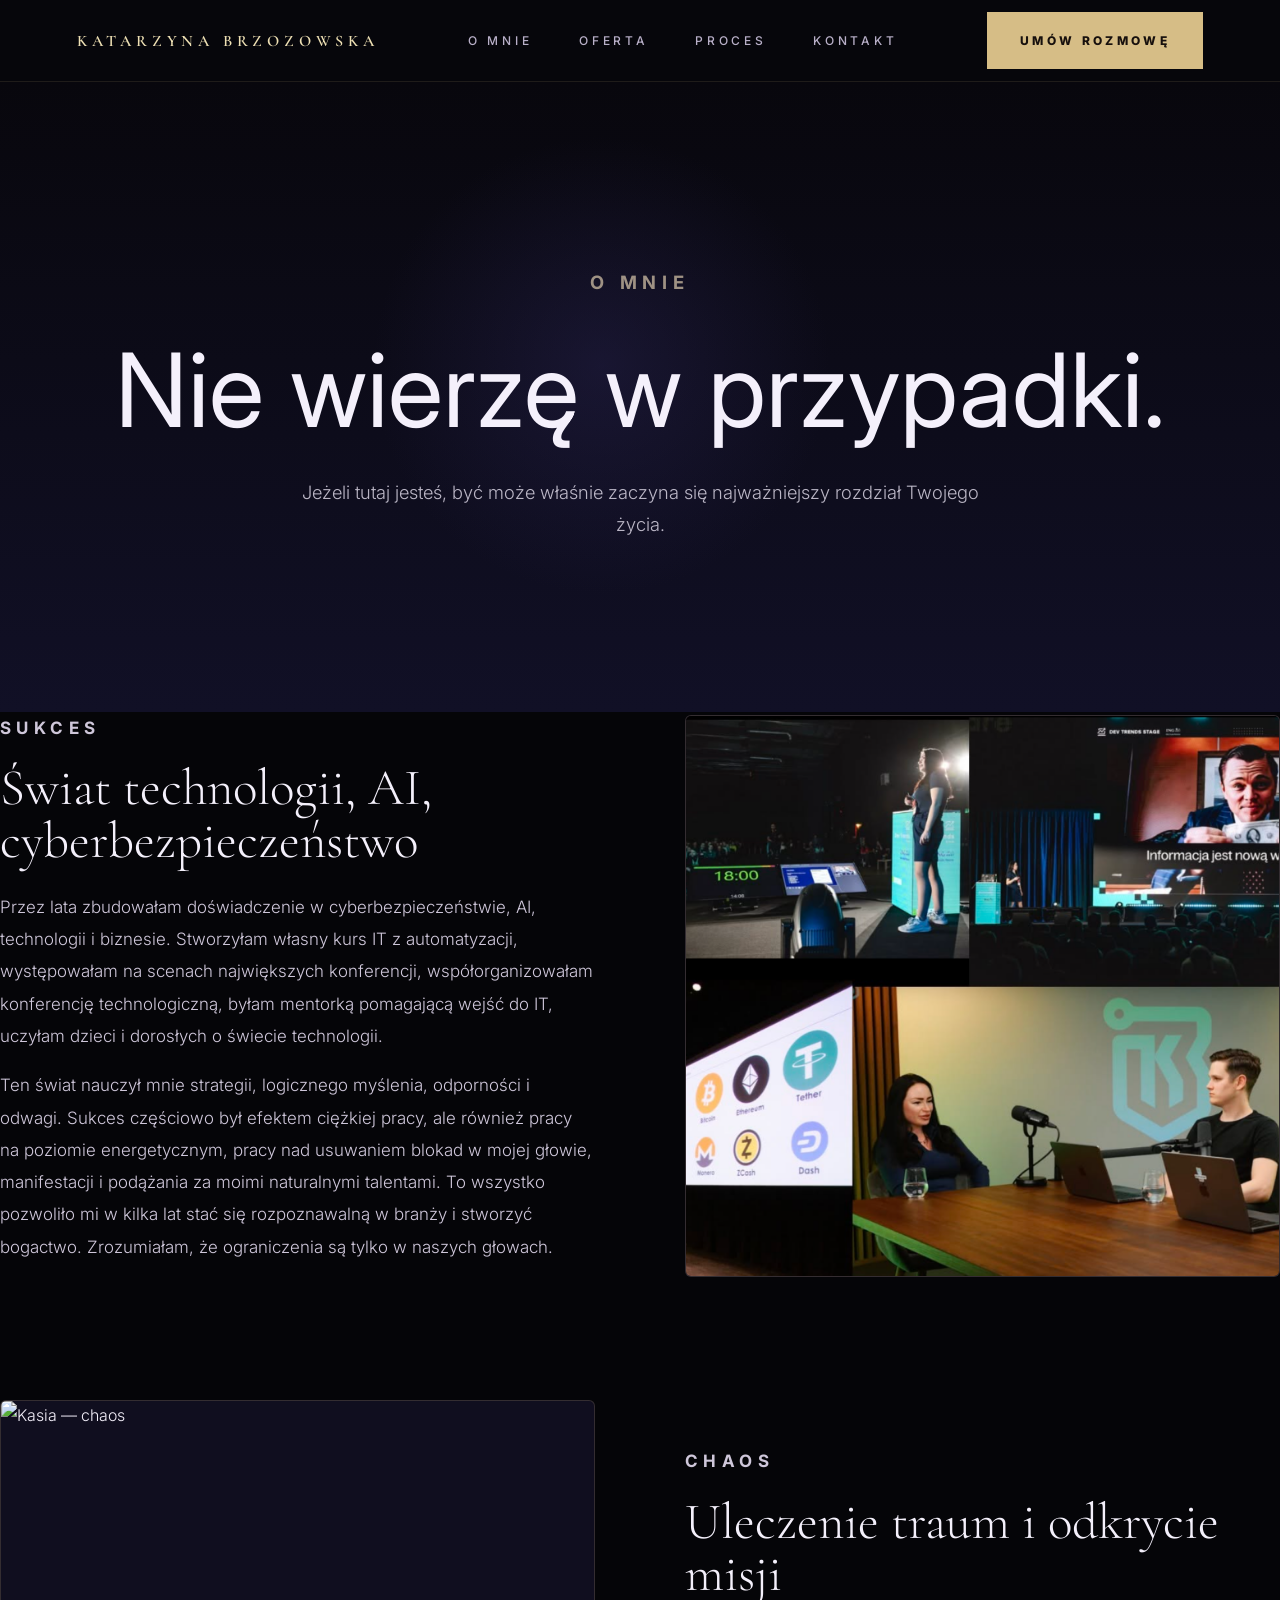
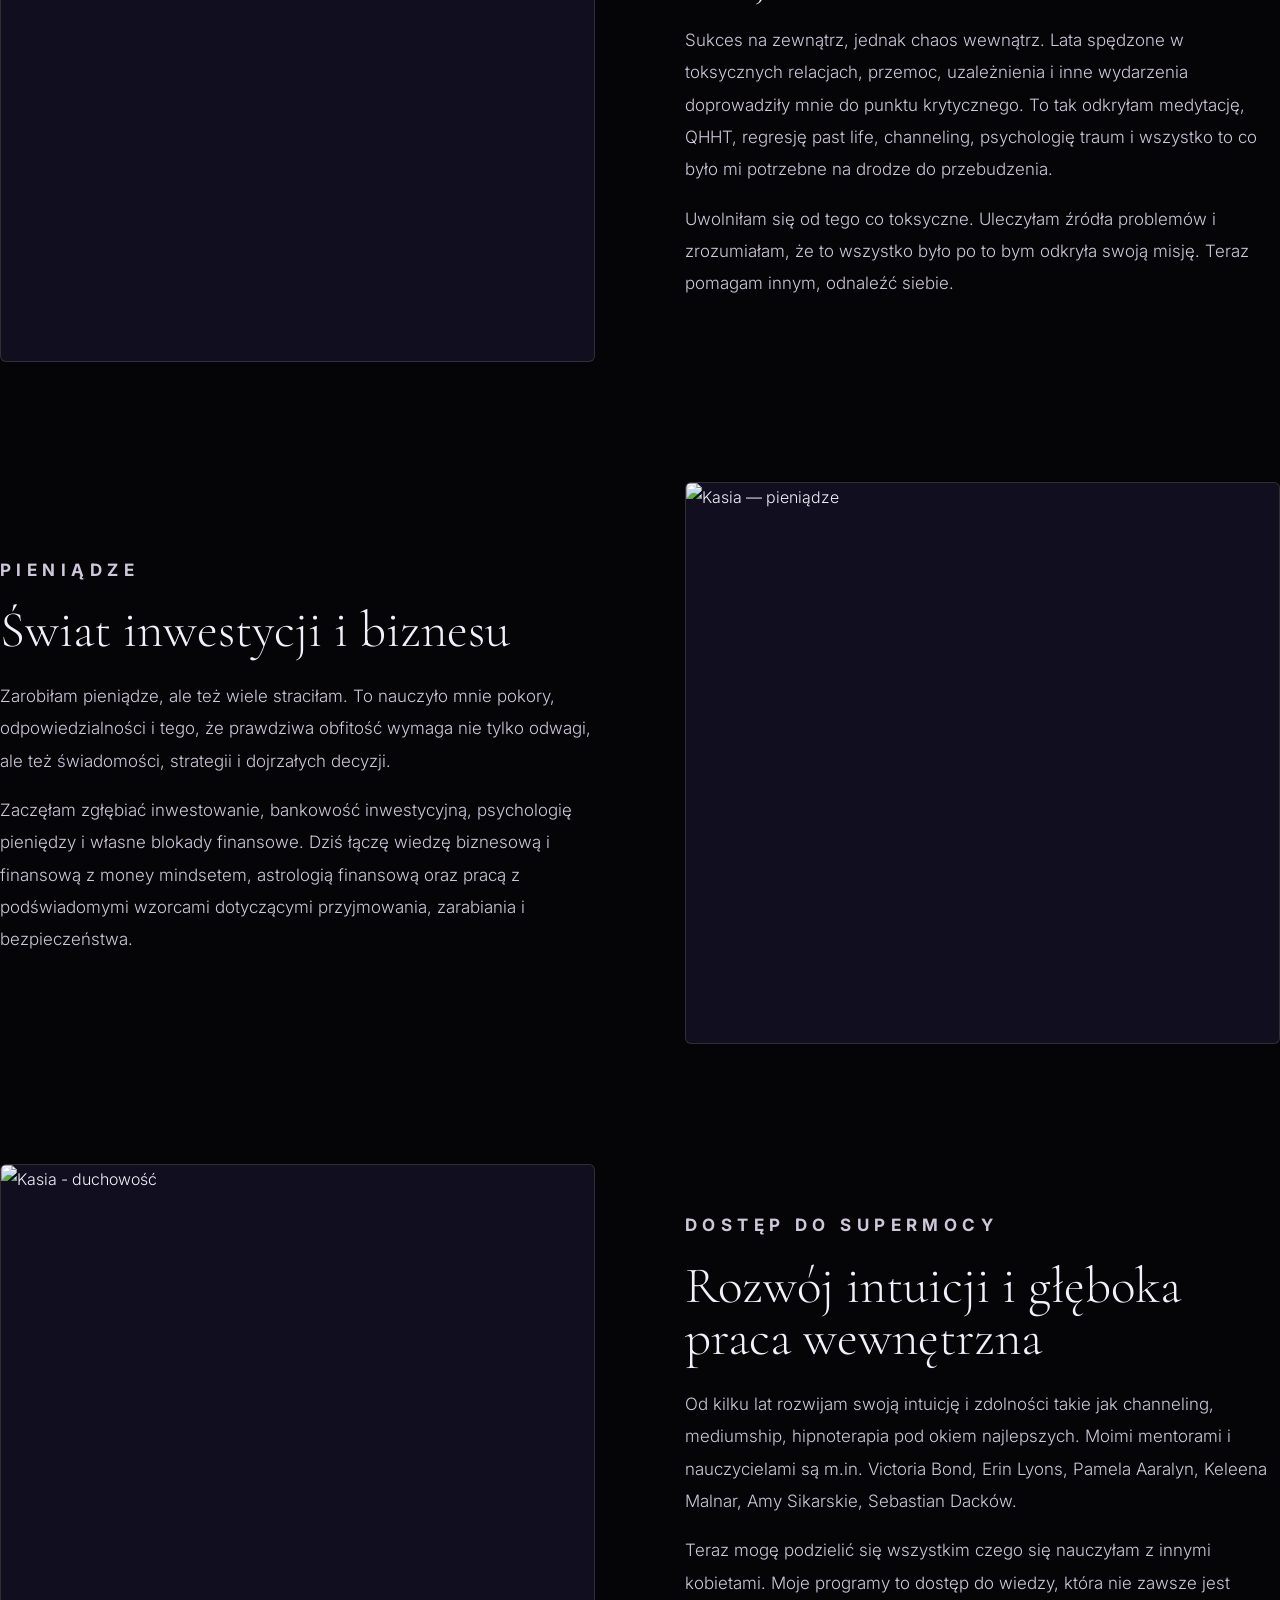
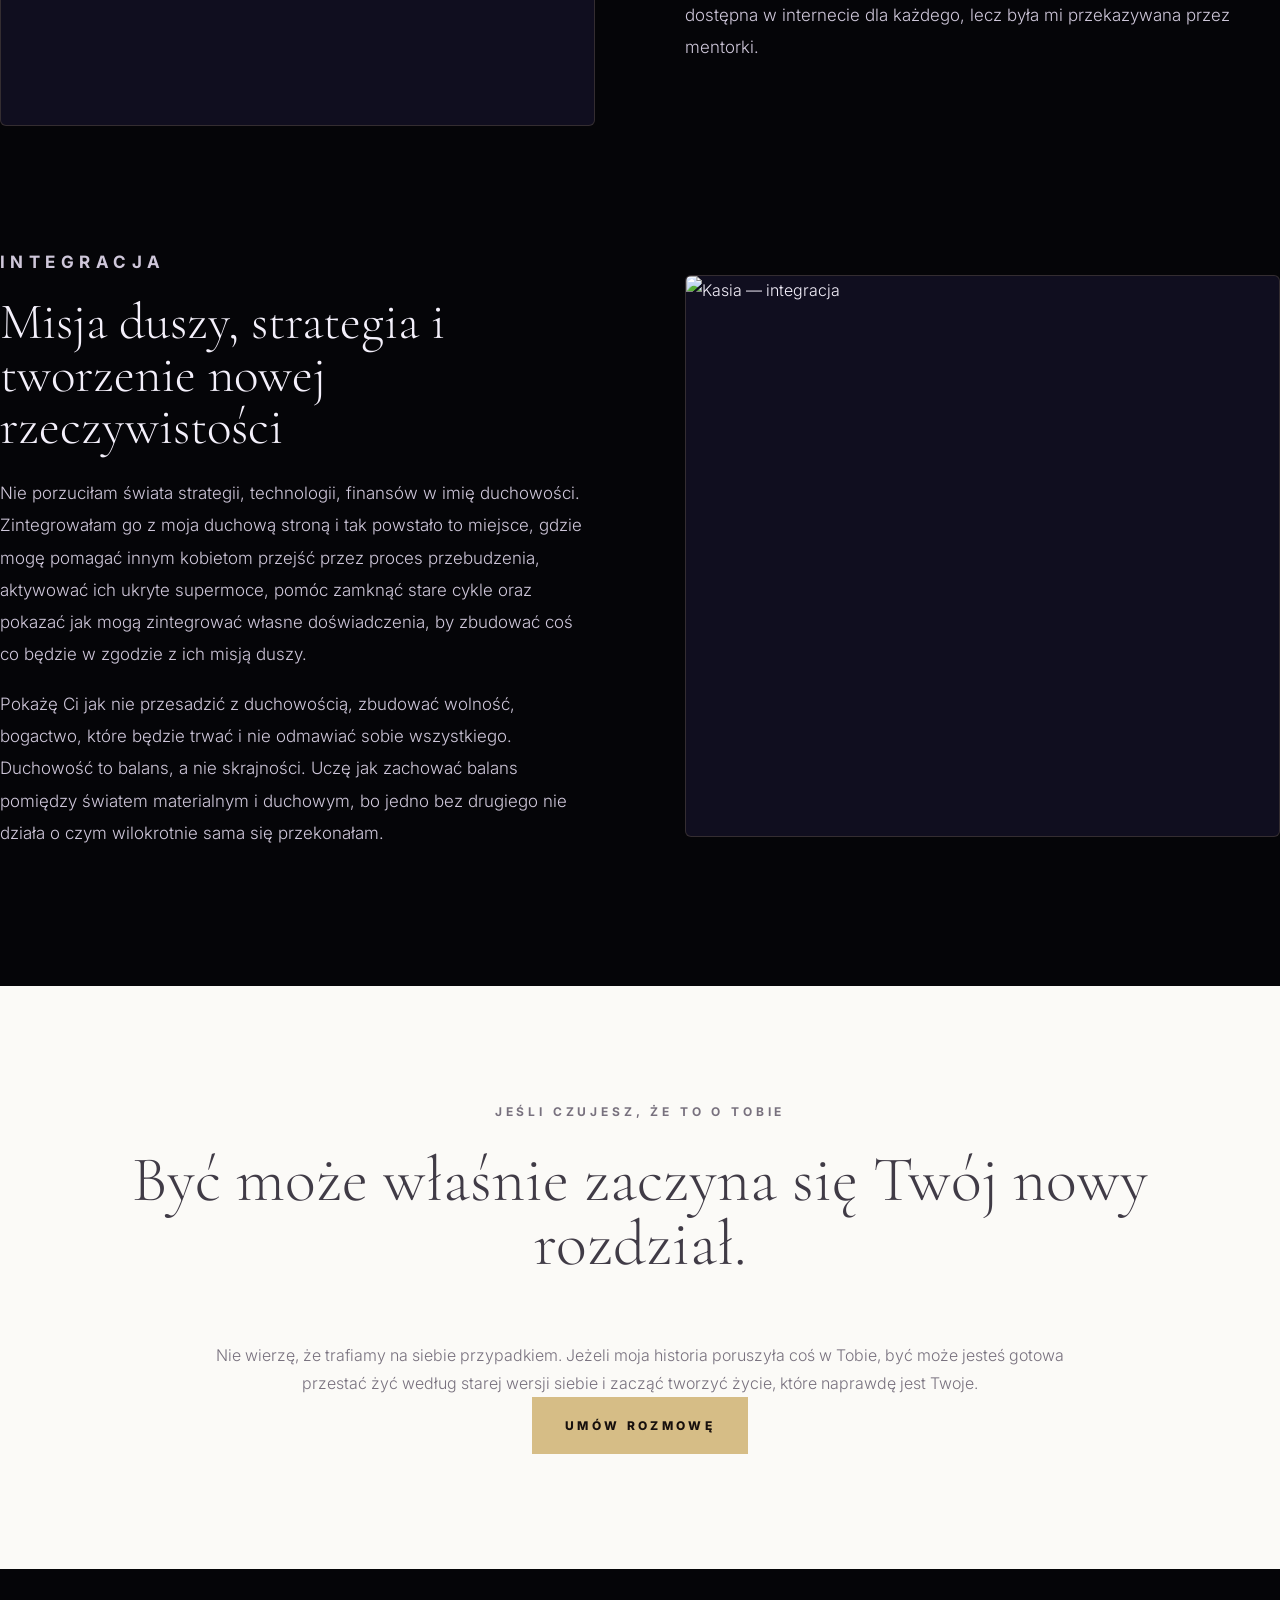
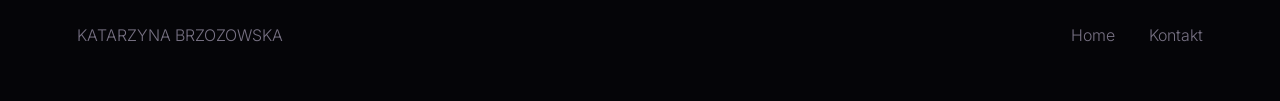
==== commit b4cd3aae: "Update about.html" ====
--- a/about.html
+++ b/about.html
@@ -18,7 +18,7 @@
     <a href="index.html#proces">Proces</a>
     <a href="contact.html">Kontakt</a>
   </nav>
-  <a class="btn" href="https://tidycal.com/katarzynabrzozowskapoland/20-minute-meeting" target="_blank" rel="noopener">Umów sesję</a>
+  <a class="btn" href="https://tidycal.com/katarzynabrzozowskapoland/20-minute-meeting" target="_blank" rel="noopener">Umów rozmowę</a>
 </header>
 
 <main>
--- a/assets/style.css
+++ b/assets/style.css
@@ -639,6 +639,30 @@
   cursor:pointer;
 }
 
+.about-hero {
+  min-height: 70vh;
+  display: flex;
+  flex-direction: column;
+  justify-content: center;
+  align-items: center;
+  text-align: center;
+  padding: 120px 24px 90px;
+}
+
+.about-hero h1 {
+  font-family: var(--font-serif);
+  font-size: clamp(3.2rem, 8vw, 8rem);
+  font-weight: 400;
+  line-height: 0.95;
+  margin: 18px 0;
+}
+
+.about-hero p {
+  max-width: 680px;
+  font-size: 1.15rem;
+  opacity: 0.85;
+}
+
 /* CONTACT — consistent premium style */
 body.contact-body{
   background:#f8f5ef;
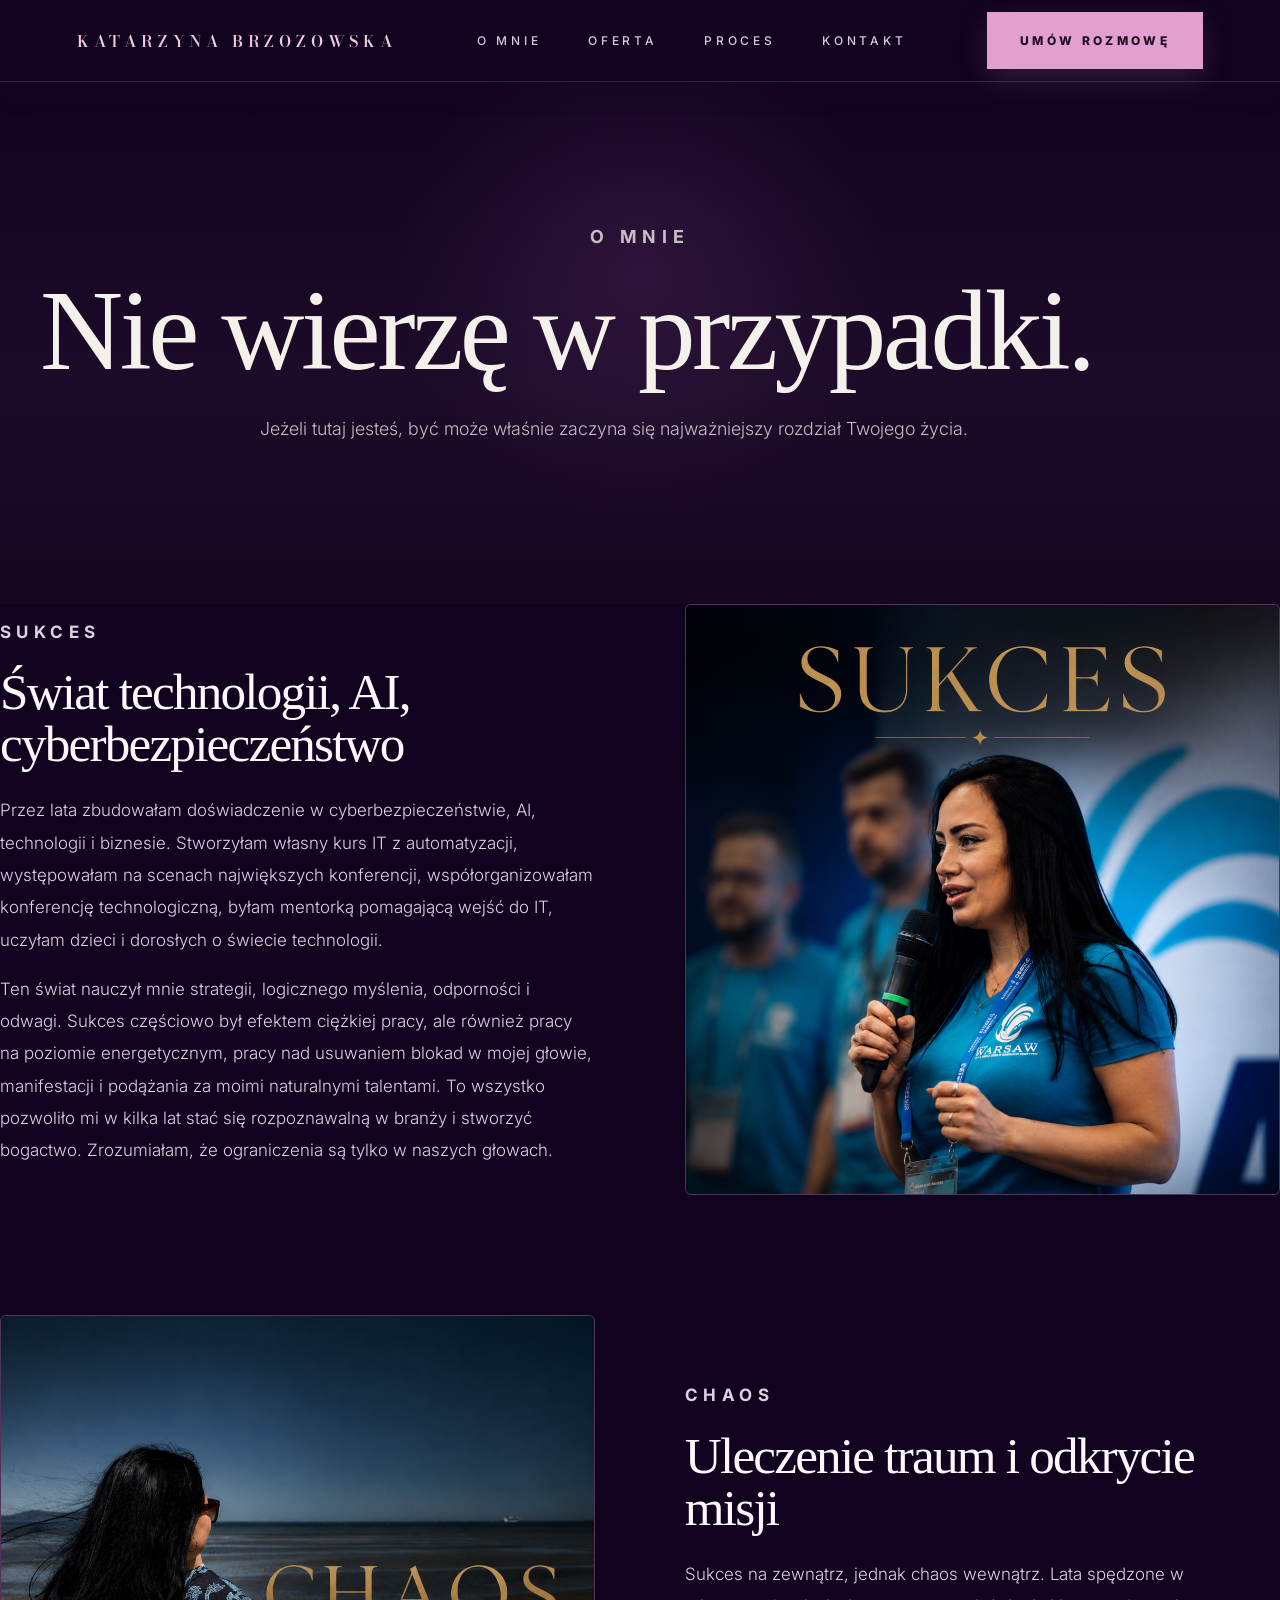
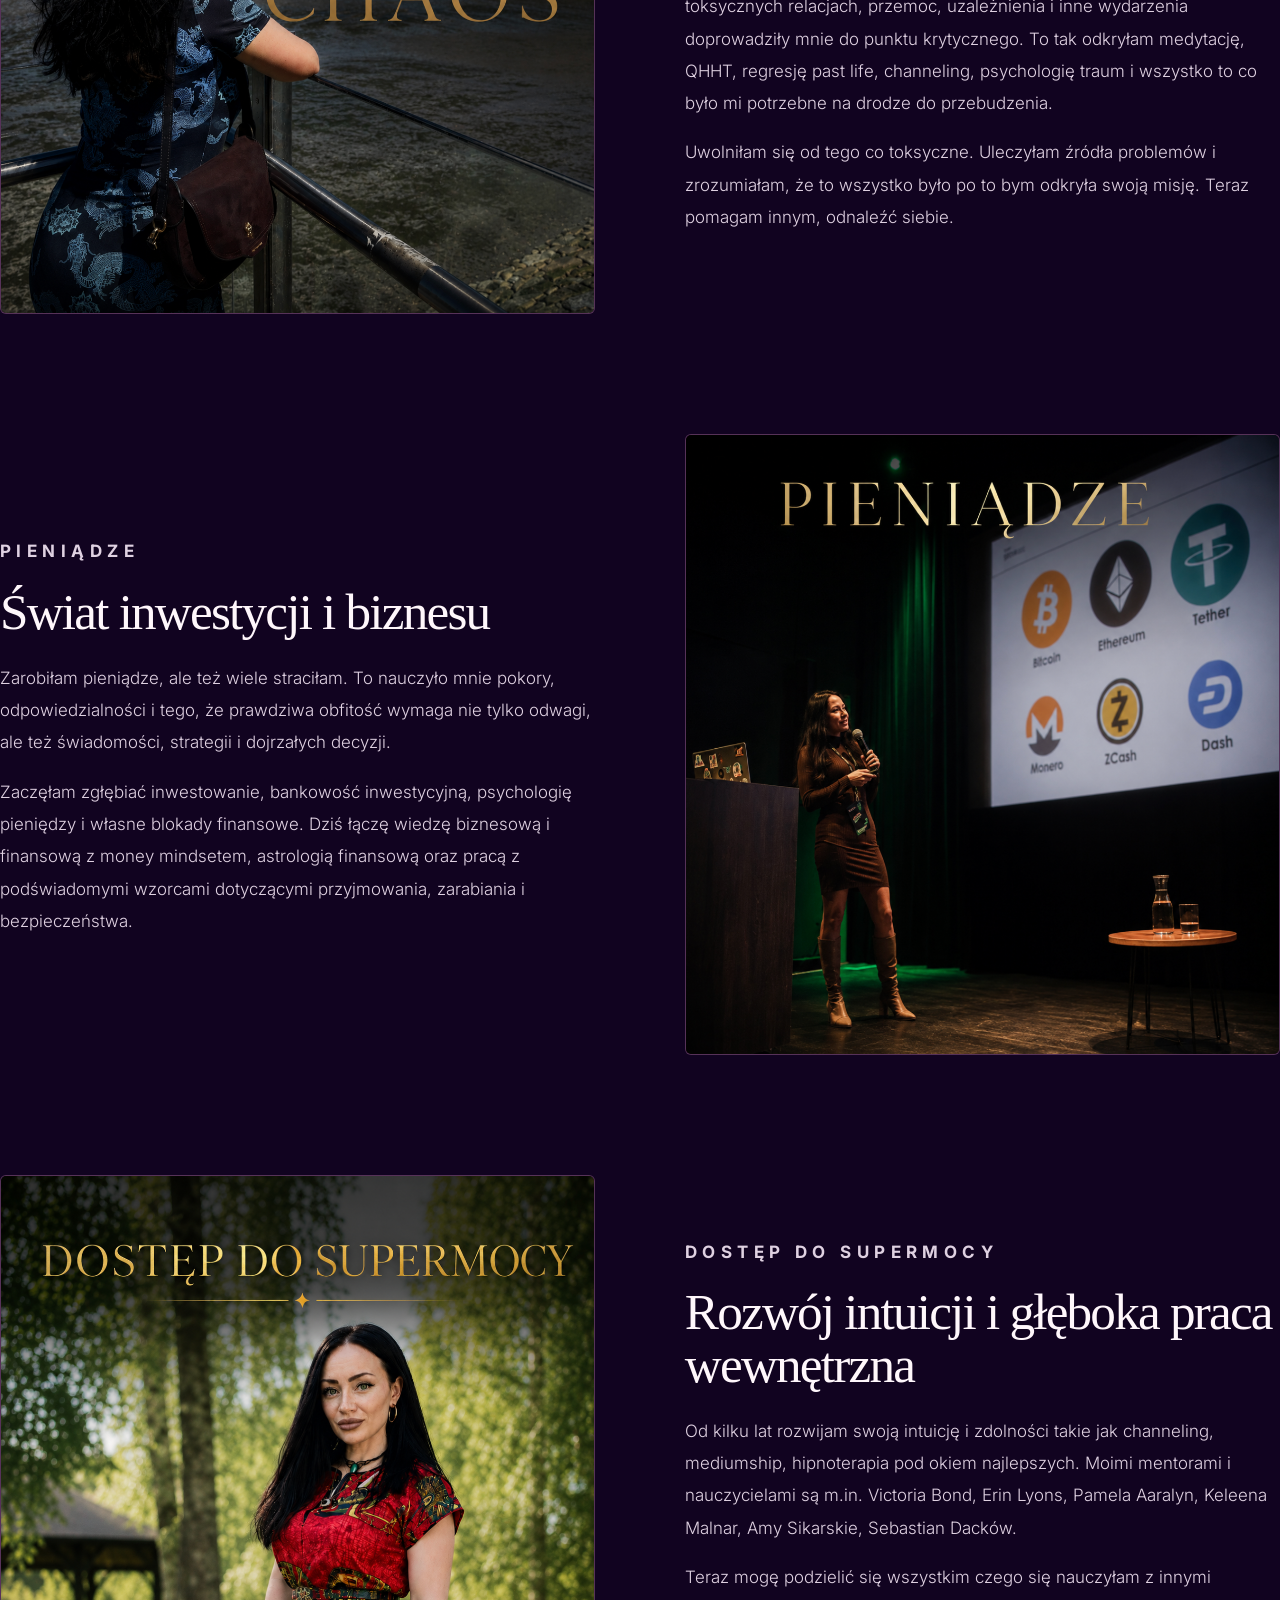
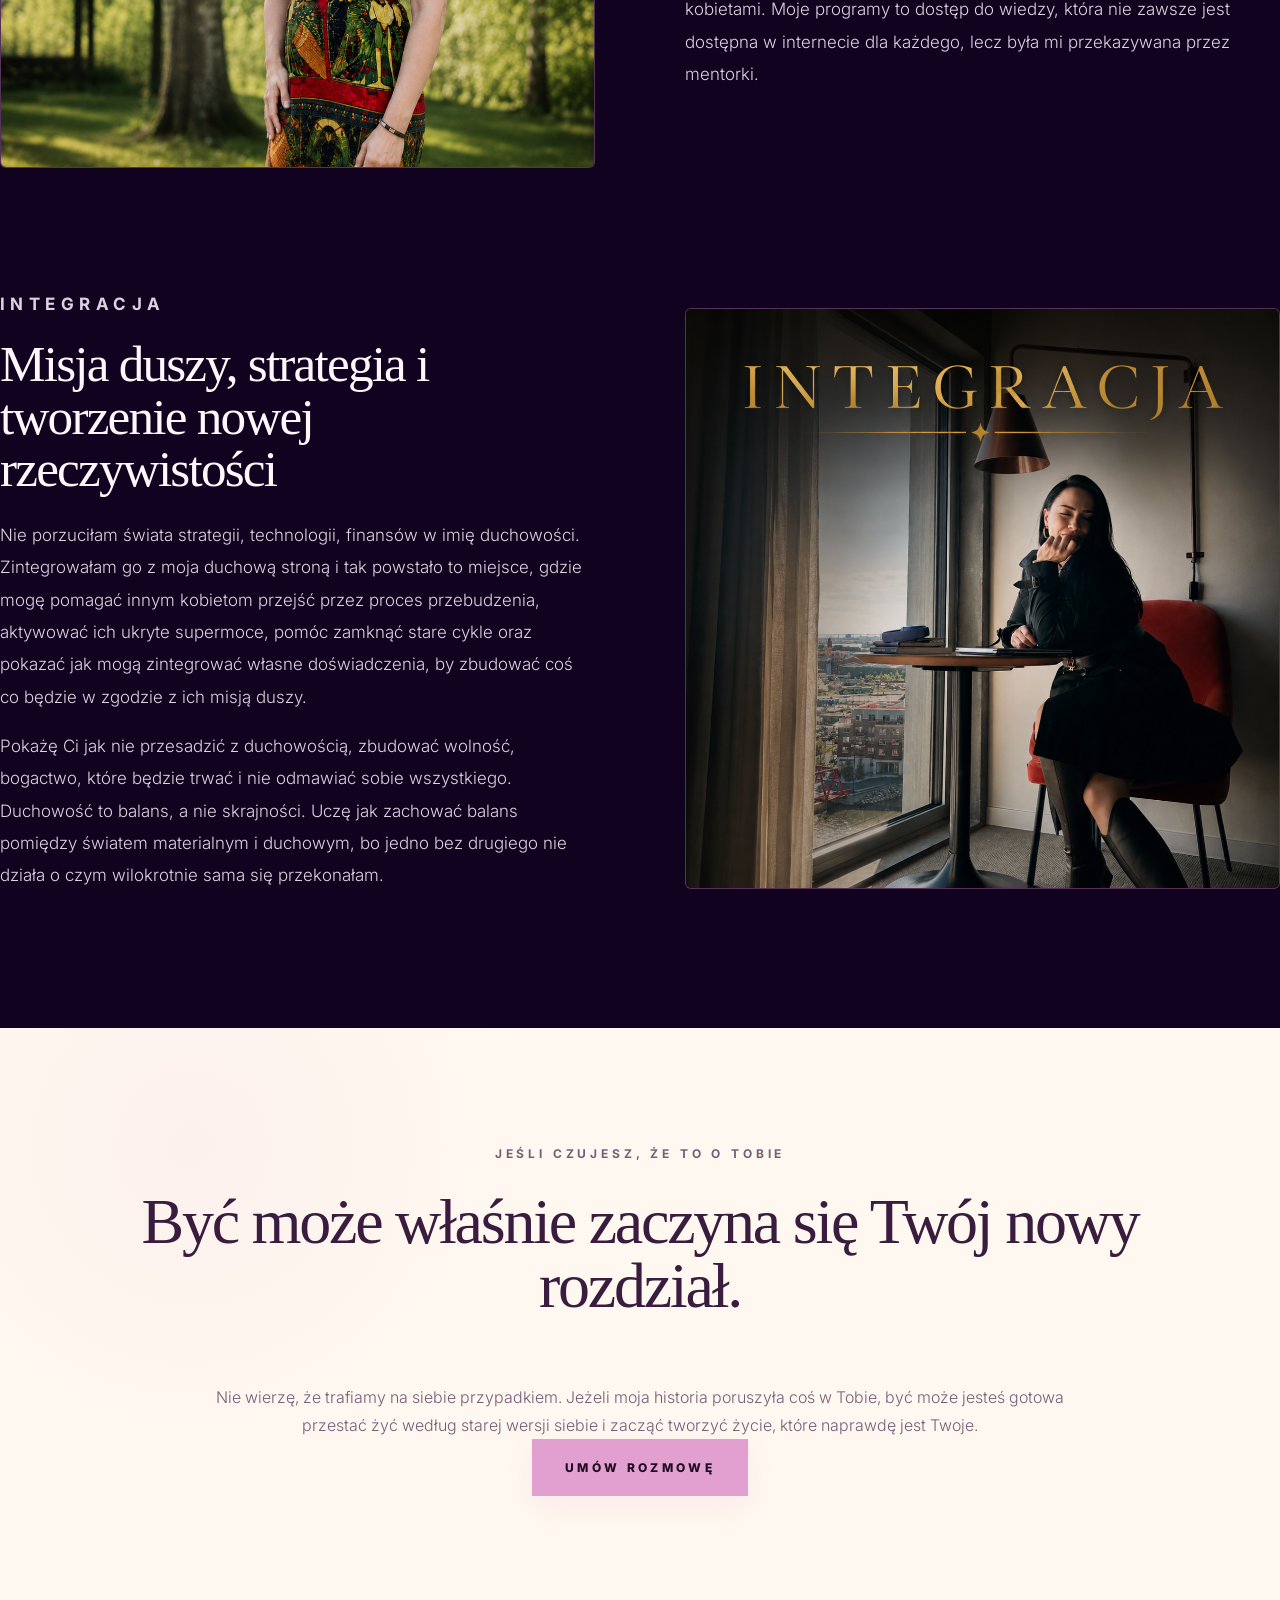
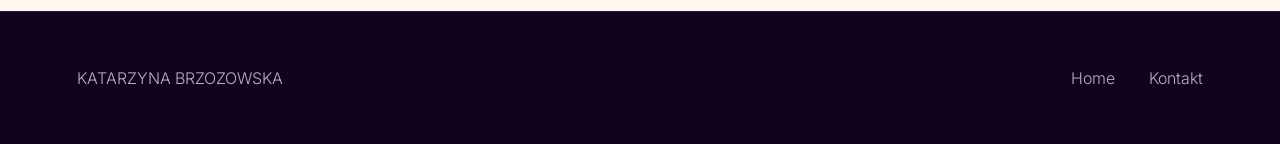
==== commit a128221b: "Update about.html" ====
--- a/about.html
+++ b/about.html
@@ -6,7 +6,7 @@
   <title>O mnie — KATARZYNA BRZOZOWSKA</title>
   <link rel="preconnect" href="https://fonts.googleapis.com">
   <link rel="preconnect" href="https://fonts.gstatic.com" crossorigin>
-  <link href="https://fonts.googleapis.com/css2?family=Cormorant+Garamond:wght@300;400;500;600;700&family=Inter:wght@300;400;500;600;700&display=swap" rel="stylesheet">
+  <link href="https://fonts.googleapis.com/css2?family=Bodoni+Moda:opsz,ital,wght@6..96,400;6..96,500;6..96,600;6..96,700;6..96,400&family=Inter:wght@300;400;500;600;700&display=swap" rel="stylesheet">
   <link rel="stylesheet" href="assets/style.css" />
 </head>
 <body>
--- a/assets/style.css
+++ b/assets/style.css
@@ -640,27 +640,28 @@
 }
 
 .about-hero {
-  min-height: 70vh;
-  display: flex;
-  flex-direction: column;
-  justify-content: center;
-  align-items: center;
-  text-align: center;
-  padding: 120px 24px 90px;
+  min-height: 58vh;
+  padding: 140px 24px 90px;
 }
 
 .about-hero h1 {
-  font-family: var(--font-serif);
-  font-size: clamp(3.2rem, 8vw, 8rem);
+  font-family: "Cormorant Garamond", serif !important;
+  font-size: clamp(4rem, 9vw, 8.5rem);
   font-weight: 400;
   line-height: 0.95;
-  margin: 18px 0;
+  letter-spacing: -0.03em;
+  color: #f4f0ea;
+  margin: 24px auto 28px;
+  max-width: 1200px;
 }
 
 .about-hero p {
-  max-width: 680px;
-  font-size: 1.15rem;
-  opacity: 0.85;
+  font-family: "Inter", sans-serif;
+  font-size: clamp(1rem, 1.4vw, 1.25rem);
+  line-height: 1.7;
+  max-width: 760px;
+  margin: 0 auto;
+  color: rgba(244, 240, 234, 0.78);
 }
 
 /* CONTACT — consistent premium style */
@@ -1257,3 +1258,625 @@
 .socials a:hover {
   color: #ffffff;
 }
+/* =========================================
+   FEMININE PLUM + PINK THEME
+   Nadpisanie kolorystyki bez zmiany układu
+========================================= */
+
+:root{
+  --black:#110320;
+  --ink:#170720;
+  --navy:#1a0927;
+  --navy-2:#261333;
+
+  --cream:#fff8f0;
+  --paper:#fff8f0;
+
+  --text:#fff7fb;
+  --muted:#bcaec4;
+  --soft:#eaddea;
+
+  --gold:#e1a0cf;
+  --gold-light:#f3c8dd;
+
+  --line:rgba(225,160,207,.24);
+  --light-line:#eadde6;
+  --light-text:#3b243f;
+}
+
+
+/* TYPOGRAFIA */
+
+h1,
+h2,
+h3,
+em,
+i,
+.brand,
+.letter,
+.membership-price,
+.cta-links a,
+.philosophy-list article blockquote,
+.experience-number{
+  font-family:"Bodoni Moda",serif;
+}
+
+h1,
+h2,
+h3{
+  letter-spacing:-.035em;
+}
+
+body{
+  background:var(--black);
+  color:var(--text);
+}
+
+p{
+  color:#e1d6e3;
+}
+
+em,
+i{
+  color:var(--gold);
+}
+
+
+/* HEADER */
+
+.site-header{
+  background:rgba(17,3,32,.94);
+  border-bottom:1px solid rgba(225,160,207,.18);
+  box-shadow:0 8px 30px rgba(42,12,49,.12);
+}
+
+.brand{
+  color:var(--gold-light);
+}
+
+.site-header nav a{
+  color:#d9c8df;
+}
+
+.site-header nav a:hover{
+  color:var(--gold);
+}
+
+.socials a{
+  color:var(--gold);
+}
+
+.socials a:hover{
+  color:#fff7fb;
+}
+
+
+/* PRZYCISKI */
+
+.btn{
+  background:var(--gold);
+  color:#210b25;
+  border-color:var(--gold);
+  box-shadow:0 10px 30px rgba(225,160,207,.16);
+}
+
+.btn:hover{
+  background:#efb7dc;
+  filter:none;
+}
+
+.btn-outline{
+  background:transparent;
+  color:var(--gold-light);
+  border-color:rgba(243,200,221,.48);
+}
+
+.btn-outline:hover{
+  background:rgba(225,160,207,.10);
+}
+
+.text-link{
+  color:var(--gold);
+}
+
+
+/* CIEMNE SEKCJE */
+
+.section-dark{
+  background:
+    radial-gradient(
+      circle at 50% 36%,
+      rgba(102,51,111,.28),
+      transparent 34%
+    ),
+    linear-gradient(
+      180deg,
+      #110320 0%,
+      #1c0b29 58%,
+      #16061f 100%
+    );
+}
+
+.hero{
+  background:
+    radial-gradient(
+      circle at 50% 40%,
+      rgba(225,160,207,.12),
+      transparent 31%
+    ),
+    linear-gradient(
+      180deg,
+      #110320 0%,
+      #190824 100%
+    );
+}
+
+.hero h1{
+  color:#fff8fc;
+}
+
+.hero h1 em{
+  color:var(--gold);
+}
+
+.hero .eyebrow-line{
+  color:var(--gold-light);
+}
+
+.eyebrow-line span{
+  background:rgba(225,160,207,.30);
+}
+
+.small-tags{
+  color:var(--gold);
+}
+
+.hero-copy{
+  color:#ded0e1;
+}
+
+
+/* RUCHOMY PASEK */
+
+.ticker{
+  background:#4f0c28;
+  border-top:1px solid rgba(243,200,221,.18);
+  border-bottom:1px solid rgba(243,200,221,.18);
+}
+
+.ticker-track span{
+  color:#f6cce1;
+}
+
+
+/* JASNE SEKCJE */
+
+.section-light{
+  background:
+    radial-gradient(
+      circle at 15% 20%,
+      rgba(225,160,207,.08),
+      transparent 28%
+    ),
+    var(--paper);
+
+  color:var(--light-text);
+}
+
+.section-light p{
+  color:#755f78;
+}
+
+.section-title{
+  color:#3a1d3e;
+}
+
+.kicker{
+  color:#b85f98;
+}
+
+
+/* KARTY */
+
+.cards{
+  border-color:#ead7e4;
+}
+
+.cards article{
+  background:rgba(255,255,255,.56);
+  border-color:#ead7e4;
+}
+
+.cards h3{
+  color:#9b4d82;
+}
+
+.letter{
+  color:#efdbe8;
+}
+
+.cards small{
+  color:#b66d9b;
+}
+
+
+/* SEKCJA O MNIE NA GŁÓWNEJ */
+
+.guide{
+  background:
+    radial-gradient(
+      circle at 24% 35%,
+      rgba(225,160,207,.14),
+      transparent 30%
+    ),
+    linear-gradient(
+      135deg,
+      #110320 0%,
+      #1e0c2a 100%
+    );
+}
+
+.guide-photo{
+  background:linear-gradient(135deg,#3b1741,#16061f);
+  border-color:rgba(225,160,207,.24);
+}
+
+.guide h2,
+.guide h1{
+  color:#fff7fb;
+}
+
+.guide-copy p{
+  color:#ddcfdf;
+}
+
+
+/* PROCES */
+
+.process{
+  background:#fff8f0;
+}
+
+.process .cards article span,
+.philosophy-list span{
+  color:#e5bfd8;
+}
+
+
+/* OFERTA */
+
+.offer-section{
+  background:
+    radial-gradient(
+      circle at 50% 16%,
+      rgba(225,160,207,.15),
+      transparent 30%
+    ),
+    linear-gradient(
+      180deg,
+      #110320 0%,
+      #1c0927 100%
+    );
+}
+
+.offer-section h2{
+  color:#fff7fb;
+}
+
+.offer-grid{
+  border-color:rgba(225,160,207,.18);
+}
+
+.offer-grid article{
+  background:rgba(255,255,255,.025);
+  border-right-color:rgba(225,160,207,.14);
+}
+
+.offer-grid .featured{
+  background:
+    linear-gradient(
+      180deg,
+      rgba(225,160,207,.12),
+      rgba(255,255,255,.035)
+    );
+}
+
+.offer-grid h3{
+  color:#fff7fb;
+}
+
+.offer-grid ul,
+.offer-grid p{
+  color:#ddcfdf;
+}
+
+.offer-grid a{
+  color:var(--gold);
+}
+
+
+/* FILOZOFIA */
+
+.philosophy{
+  background:#fff8f0;
+}
+
+.philosophy-list h3{
+  color:#4b294d;
+}
+
+.philosophy-list article h3 em,
+.philosophy-list article blockquote{
+  color:#b85f98;
+}
+
+
+/* CYTAT */
+
+.quote{
+  background:
+    radial-gradient(
+      circle at 50% 50%,
+      rgba(225,160,207,.16),
+      transparent 36%
+    ),
+    #4f0c28;
+}
+
+.quote h2{
+  color:#fff6fa;
+}
+
+.quote h2 em{
+  color:#f3c8dd;
+}
+
+
+/* OPINIE */
+
+.testimonials{
+  background:#fff8f0;
+}
+
+
+/* CTA */
+
+.cta{
+  background:
+    linear-gradient(
+      135deg,
+      #110320 0%,
+      #3a1238 100%
+    );
+}
+
+.cta h2{
+  color:#fff7fb;
+}
+
+.cta p{
+  color:#e0d2e2;
+}
+
+.cta-links{
+  border-color:rgba(225,160,207,.18);
+}
+
+.cta-links a{
+  color:#fff7fb;
+  border-bottom-color:rgba(225,160,207,.18);
+}
+
+.cta-links a:hover{
+  background:rgba(225,160,207,.08);
+  color:var(--gold-light);
+}
+
+
+/* MEMBERSHIP */
+
+.membership-section{
+  background:
+    radial-gradient(
+      circle at 15% 18%,
+      rgba(225,160,207,.09),
+      transparent 28%
+    ),
+    #fff8f0;
+
+  color:#3c233f;
+}
+
+.membership-title{
+  color:#3d2040;
+}
+
+.membership-title em{
+  color:#c56a9f;
+}
+
+.membership-copy,
+.membership-list li{
+  color:#765f78;
+}
+
+.membership-list li:before{
+  color:#c56a9f;
+}
+
+.membership-card{
+  background:
+    radial-gradient(
+      circle at 50% 35%,
+      rgba(225,160,207,.20),
+      transparent 35%
+    ),
+    linear-gradient(
+      135deg,
+      #110320 0%,
+      #4f0c28 100%
+    );
+
+  border-color:rgba(225,160,207,.25);
+  box-shadow:0 24px 70px rgba(79,12,40,.18);
+}
+
+.membership-card h3{
+  color:#fff7fb;
+}
+
+.membership-card h3 em{
+  color:#f3c8dd;
+}
+
+.membership-price{
+  color:#f3c8dd;
+}
+
+.membership-card p{
+  color:#e2d4e4;
+}
+
+
+/* NEWSLETTER */
+
+.newsletter-section{
+  background:
+    radial-gradient(
+      circle at 50% 28%,
+      rgba(225,160,207,.17),
+      transparent 35%
+    ),
+    linear-gradient(
+      180deg,
+      #110320 0%,
+      #230a2d 100%
+    );
+
+  color:#fff7fb;
+}
+
+.newsletter-section h2{
+  color:#fff7fb;
+}
+
+.newsletter-section h2 em{
+  color:#f3c8dd;
+}
+
+.newsletter-section p{
+  color:#cfc0d2;
+}
+
+.newsletter-form input{
+  background:rgba(255,248,252,.08);
+  color:#fff;
+  border-color:rgba(243,200,221,.24);
+}
+
+.newsletter-form input::placeholder{
+  color:#c8b2ca;
+}
+
+.newsletter-form button{
+  background:var(--gold);
+  color:#210b25;
+}
+
+
+/* FOOTER */
+
+footer{
+  background:#110320;
+  color:#bcaec4;
+  border-top:1px solid rgba(225,160,207,.14);
+}
+
+footer a:hover{
+  color:var(--gold);
+}
+
+
+/* ABOUT — TIMELINE */
+
+.story-timeline{
+  background:
+    radial-gradient(
+      circle at 50% 12%,
+      rgba(225,160,207,.14),
+      transparent 32%
+    ),
+    linear-gradient(
+      180deg,
+      #110320 0%,
+      #1b0a27 100%
+    );
+}
+
+.story-image{
+  background:#2a1032;
+  border-color:rgba(225,160,207,.24);
+}
+
+.story-content h3{
+  color:#fff7fb;
+}
+
+.story-content p{
+  color:#dfd1e1;
+}
+
+.story-quote{
+  color:#f3c8dd;
+}
+
+
+/* CONTACT */
+
+body.contact-body{
+  background:#fff8f0;
+  color:#3a203c;
+}
+
+.contact-page{
+  background:
+    radial-gradient(
+      circle at 20% 85%,
+      rgba(225,160,207,.12),
+      transparent 30%
+    ),
+    #fff8f0;
+
+  color:#3a203c;
+}
+
+.contact-info h1{
+  color:#2e1531;
+}
+
+.contact-info h1 em{
+  color:#bf649d;
+}
+
+.contact-info p{
+  color:#755f78;
+}
+
+.contact-form label{
+  color:#a77a9b;
+  border-top-color:#e4d2df;
+}
+
+.contact-form input,
+.contact-form textarea,
+.contact-form select{
+  color:#402743;
+}
+
+.contact-form ::placeholder{
+  color:#bca7b7;
+}
+
+.form-bottom{
+  border-top-color:#e4d2df;
+}
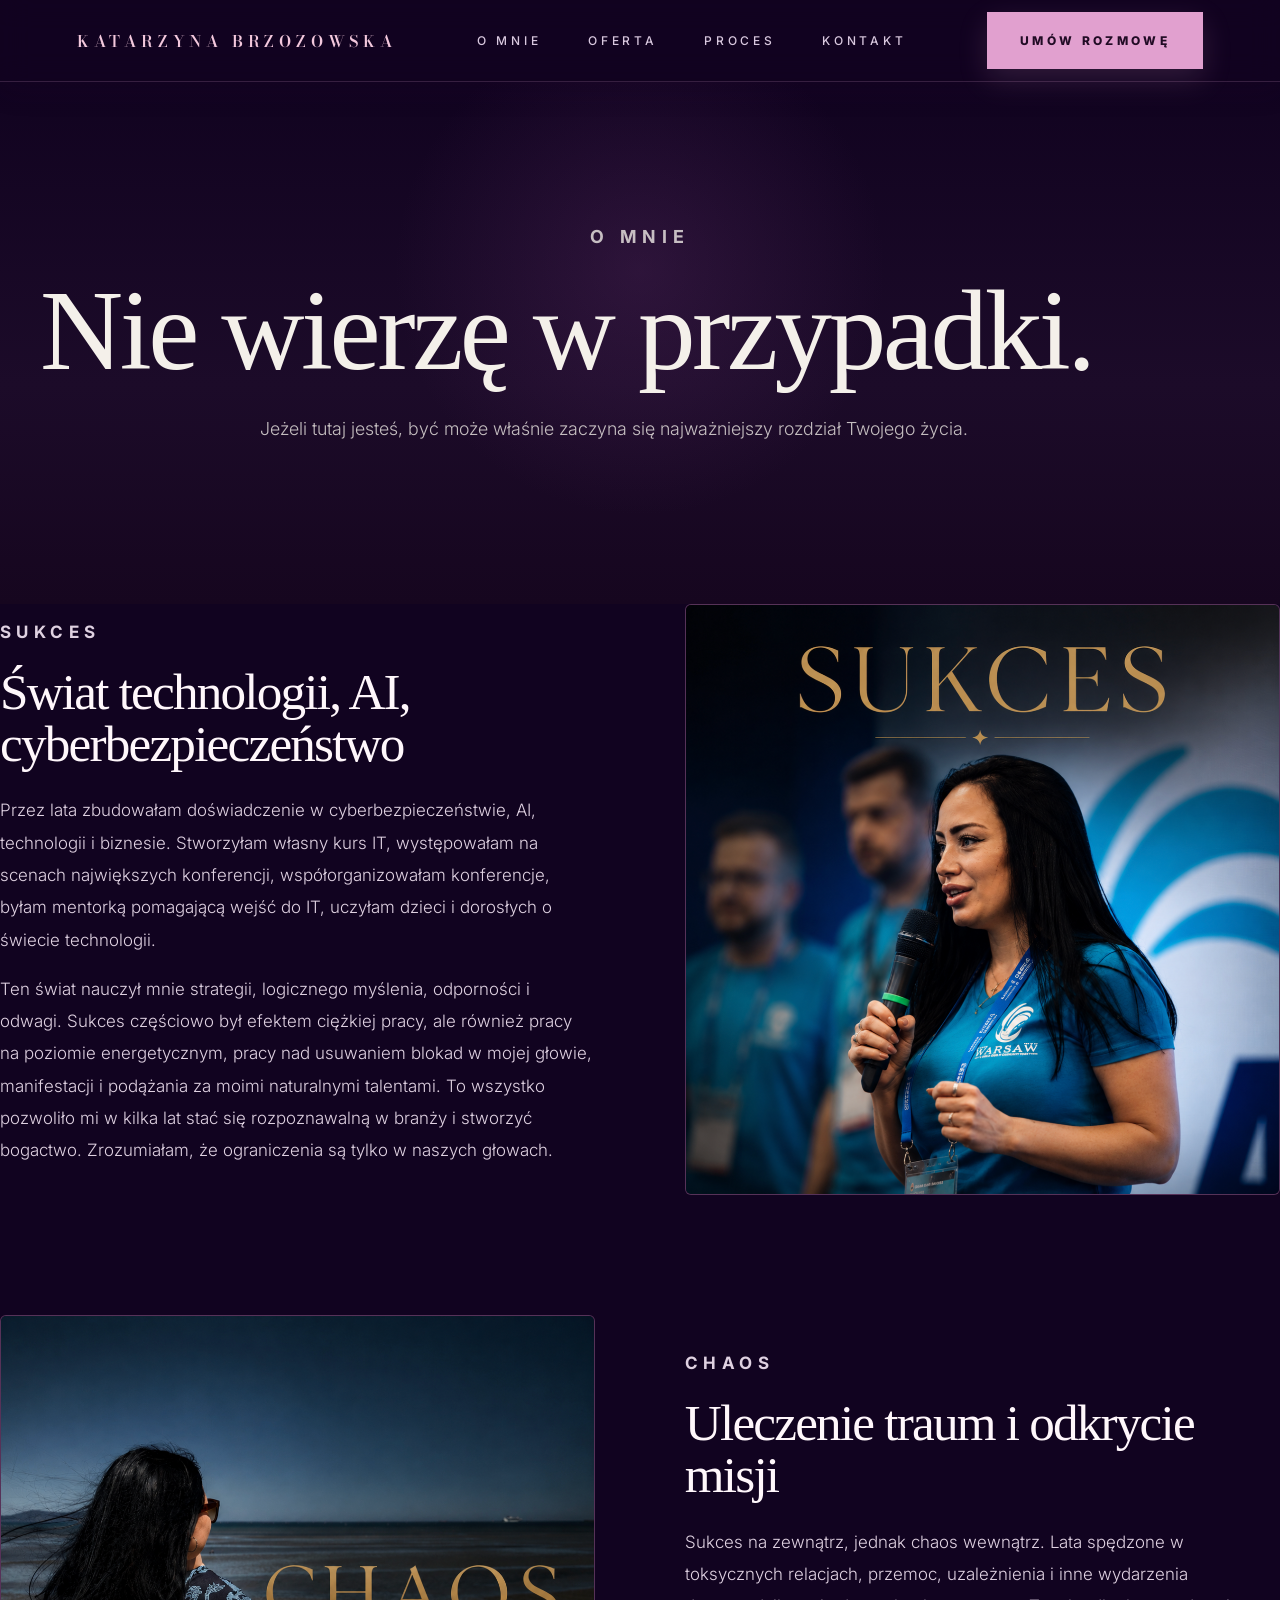
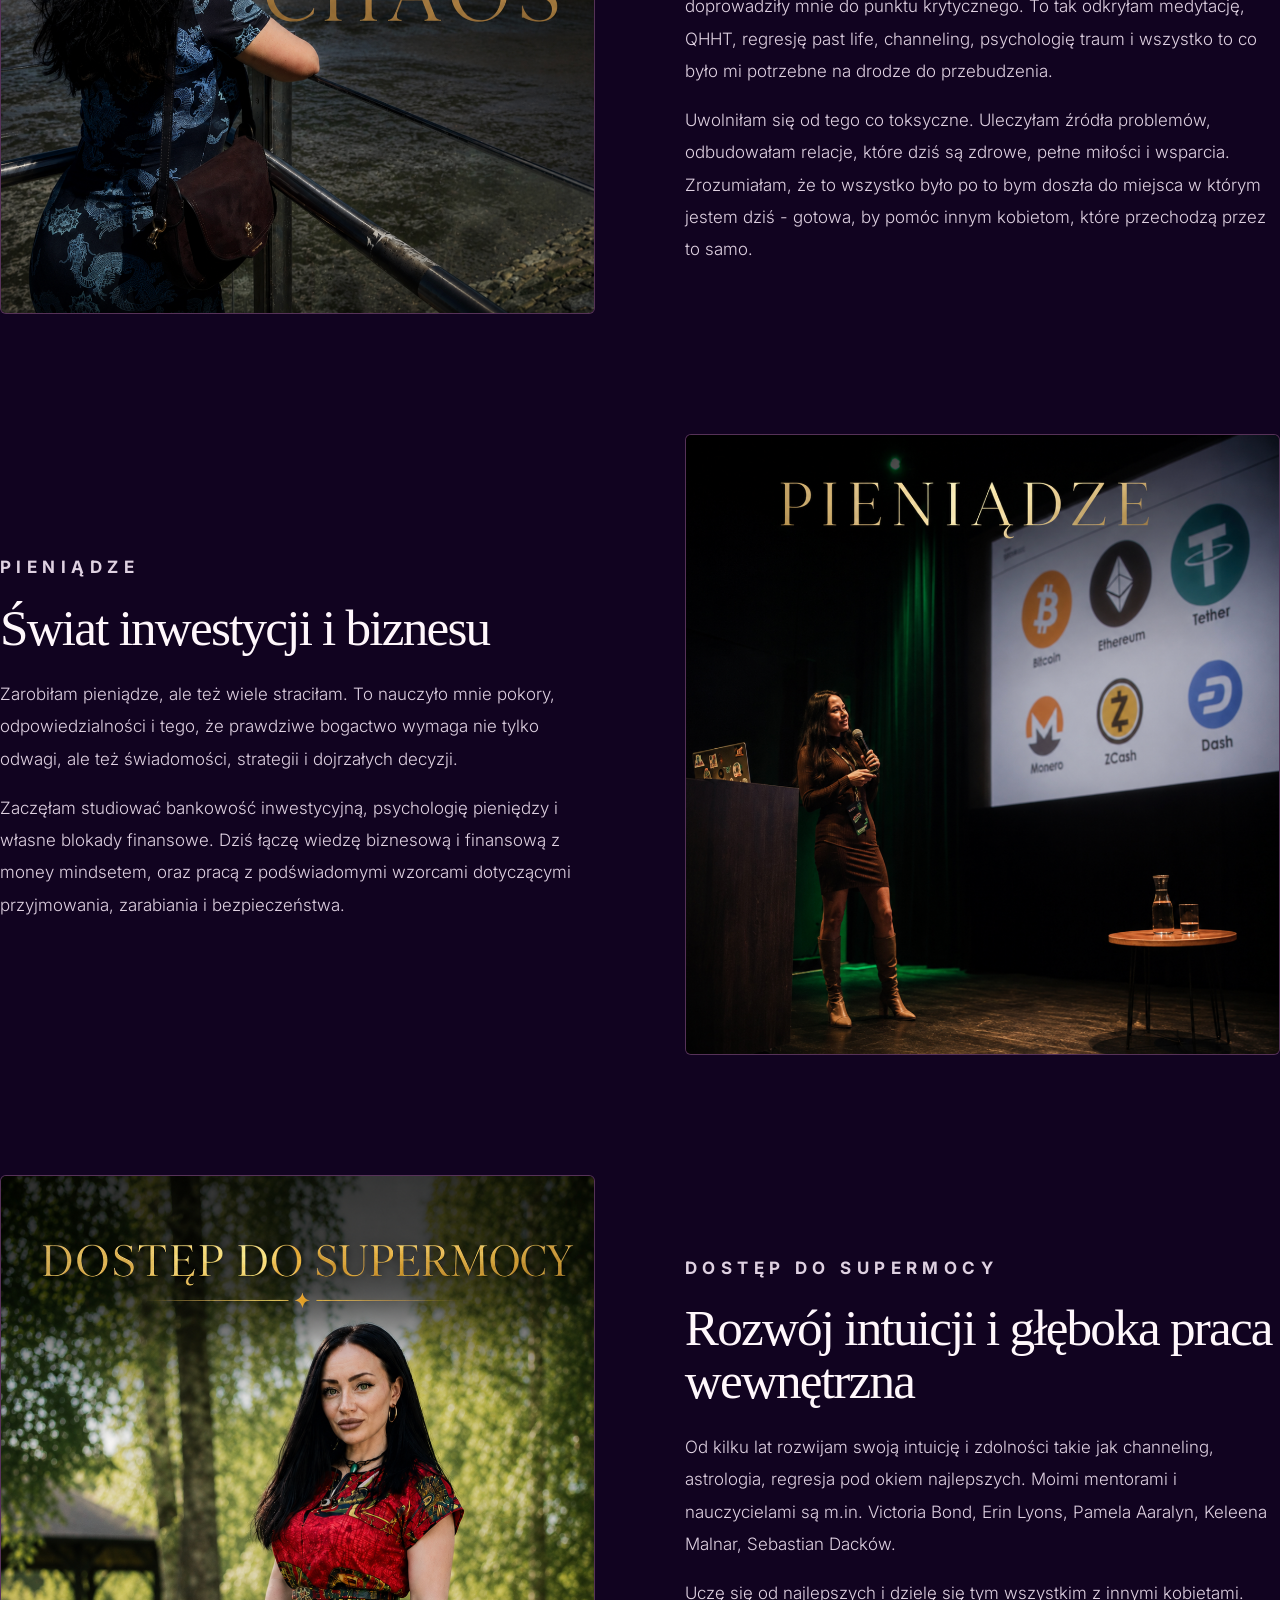
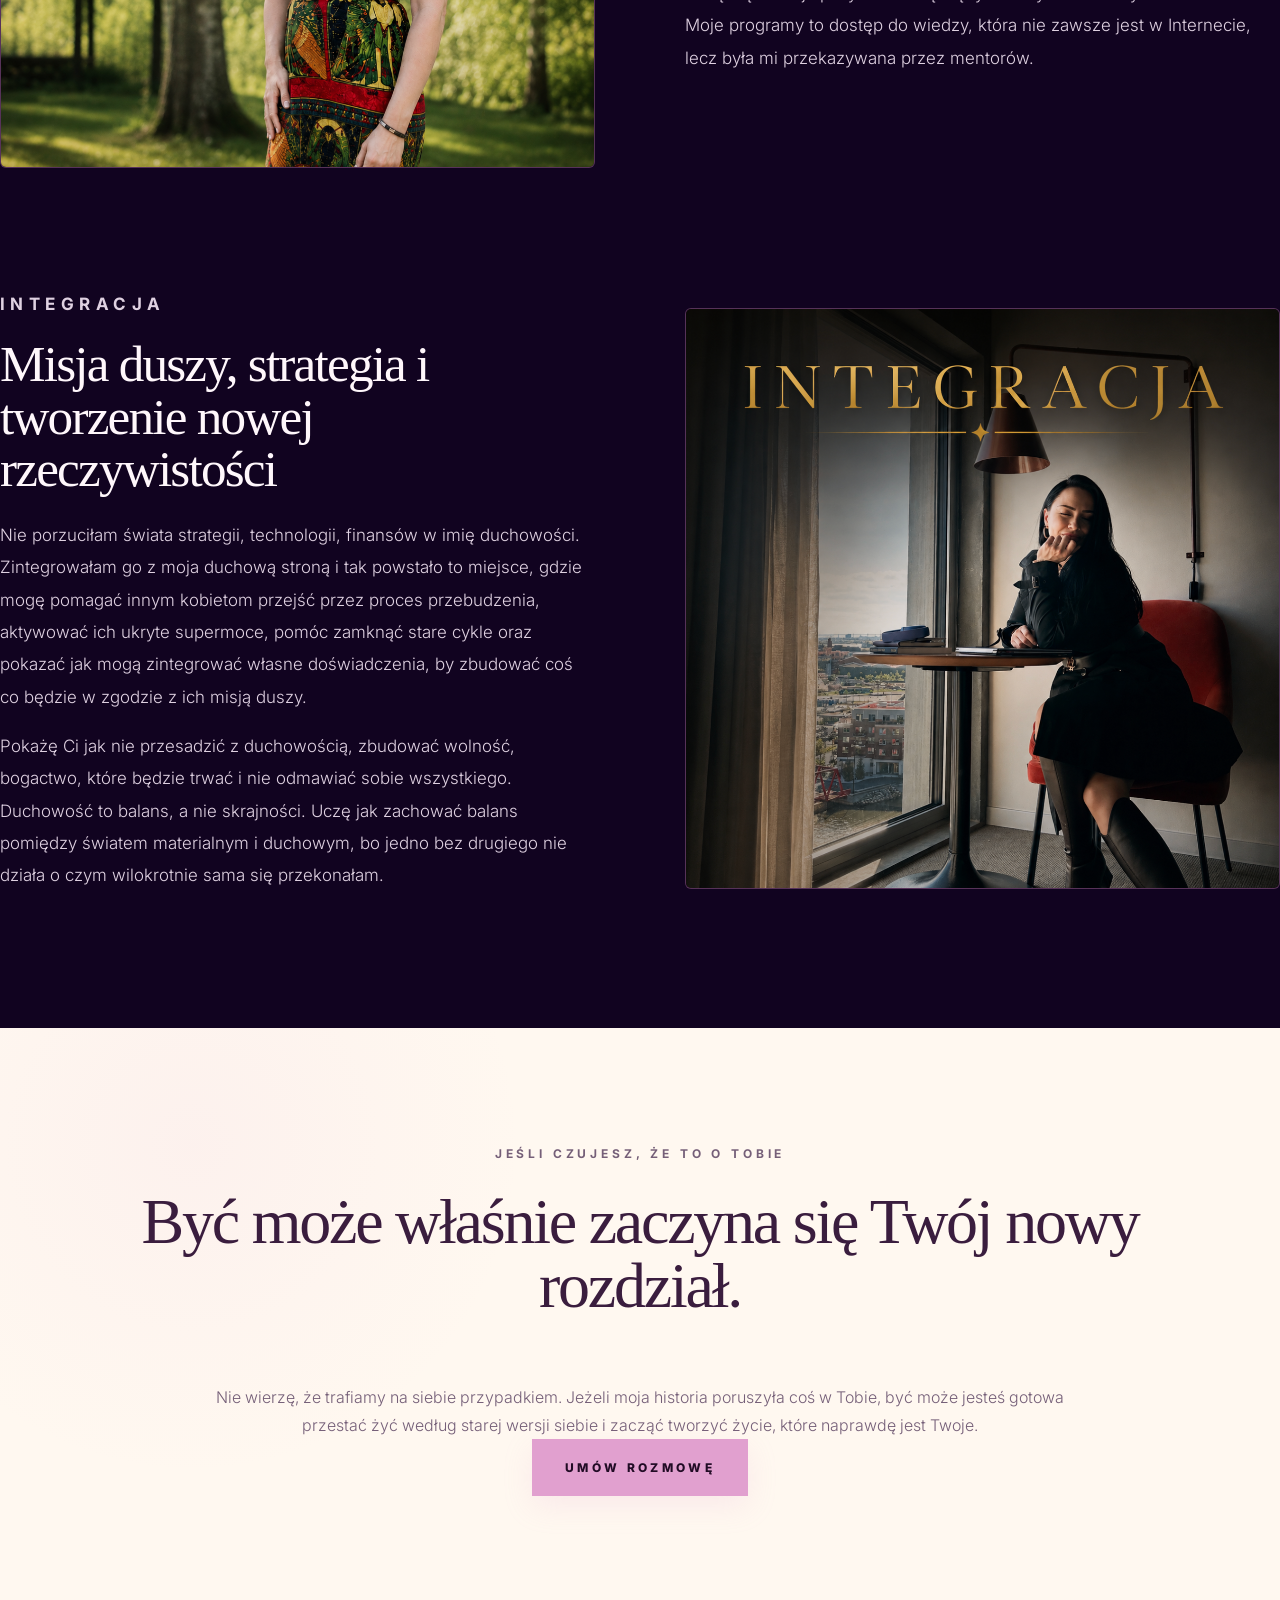
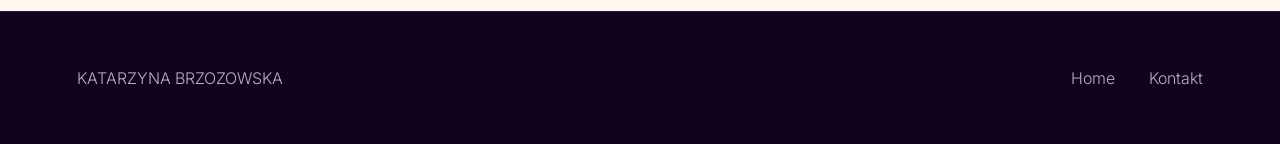
==== commit 47f8ca80: "Update about.html" ====
--- a/about.html
+++ b/about.html
@@ -40,9 +40,9 @@
       <h3>Świat technologii, AI, cyberbezpieczeństwo</h3>
       <p>
         Przez lata zbudowałam doświadczenie w cyberbezpieczeństwie, AI,
-        technologii i biznesie. Stworzyłam własny kurs IT z automatyzacji, 
-        występowałam na scenach największych konferencji, współorganizowałam 
-        konferencję technologiczną, byłam mentorką pomagającą wejść do IT, 
+        technologii i biznesie. Stworzyłam własny kurs IT, występowałam na 
+        scenach największych konferencji, współorganizowałam konferencje, 
+        byłam mentorką pomagającą wejść do IT, 
         uczyłam dzieci i dorosłych o świecie technologii.
       </p>
       <p>
@@ -70,9 +70,11 @@
         i wszystko to co było mi potrzebne na drodze do przebudzenia.
       </p>
       <p>
-        Uwolniłam się od tego co toksyczne. Uleczyłam źródła problemów
-        i zrozumiałam, że to wszystko było po to bym odkryła
-        swoją misję. Teraz pomagam innym, odnaleźć siebie.
+        Uwolniłam się od tego co toksyczne. Uleczyłam źródła problemów, 
+        odbudowałam relacje, które dziś są zdrowe, pełne miłości i wsparcia.
+        Zrozumiałam, że to wszystko było po to bym doszła do miejsca
+        w którym jestem dziś - gotowa, by pomóc innym kobietom, które przechodzą
+        przez to samo. 
       </p>
     </div>
   </article>
@@ -87,14 +89,13 @@
       <h3>Świat inwestycji i biznesu</h3>
       <p>
         Zarobiłam pieniądze, ale też wiele straciłam. To nauczyło mnie pokory, odpowiedzialności
-        i tego, że prawdziwa obfitość wymaga nie tylko odwagi, ale też świadomości, strategii
+        i tego, że prawdziwe bogactwo wymaga nie tylko odwagi, ale też świadomości, strategii
         i dojrzałych decyzji.
       </p>
       <p>
-        Zaczęłam zgłębiać inwestowanie, bankowość inwestycyjną, psychologię pieniędzy
+        Zaczęłam studiować bankowość inwestycyjną, psychologię pieniędzy
         i własne blokady finansowe. Dziś łączę wiedzę biznesową i finansową z money mindsetem,
-        astrologią finansową oraz pracą z podświadomymi wzorcami dotyczącymi przyjmowania,
-        zarabiania i bezpieczeństwa.
+        oraz pracą z podświadomymi wzorcami dotyczącymi przyjmowania, zarabiania i bezpieczeństwa.
       </p>
     </div>
   </article>
@@ -109,14 +110,14 @@
       <h3>Rozwój intuicji i głęboka praca wewnętrzna</h3>
       <p>
         Od kilku lat rozwijam swoją intuicję i zdolności takie jak channeling,
-        mediumship, hipnoterapia pod okiem najlepszych.
+        astrologia, regresja pod okiem najlepszych.
         Moimi mentorami i nauczycielami są m.in. Victoria Bond, Erin Lyons, 
-        Pamela Aaralyn, Keleena Malnar, Amy Sikarskie, Sebastian Dacków.
+        Pamela Aaralyn, Keleena Malnar, Sebastian Dacków.
       </p>
       <p>
-        Teraz mogę podzielić się wszystkim czego się nauczyłam z innymi kobietami.
-        Moje programy to dostęp do wiedzy, która nie zawsze jest dostępna w internecie
-        dla każdego, lecz była mi przekazywana przez mentorki.
+        Uczę się od najlepszych i dzielę się tym wszystkim z innymi kobietami.
+        Moje programy to dostęp do wiedzy, która nie zawsze jest w Internecie, 
+        lecz była mi przekazywana przez mentorów.
       </p>
     </div>
   </article>
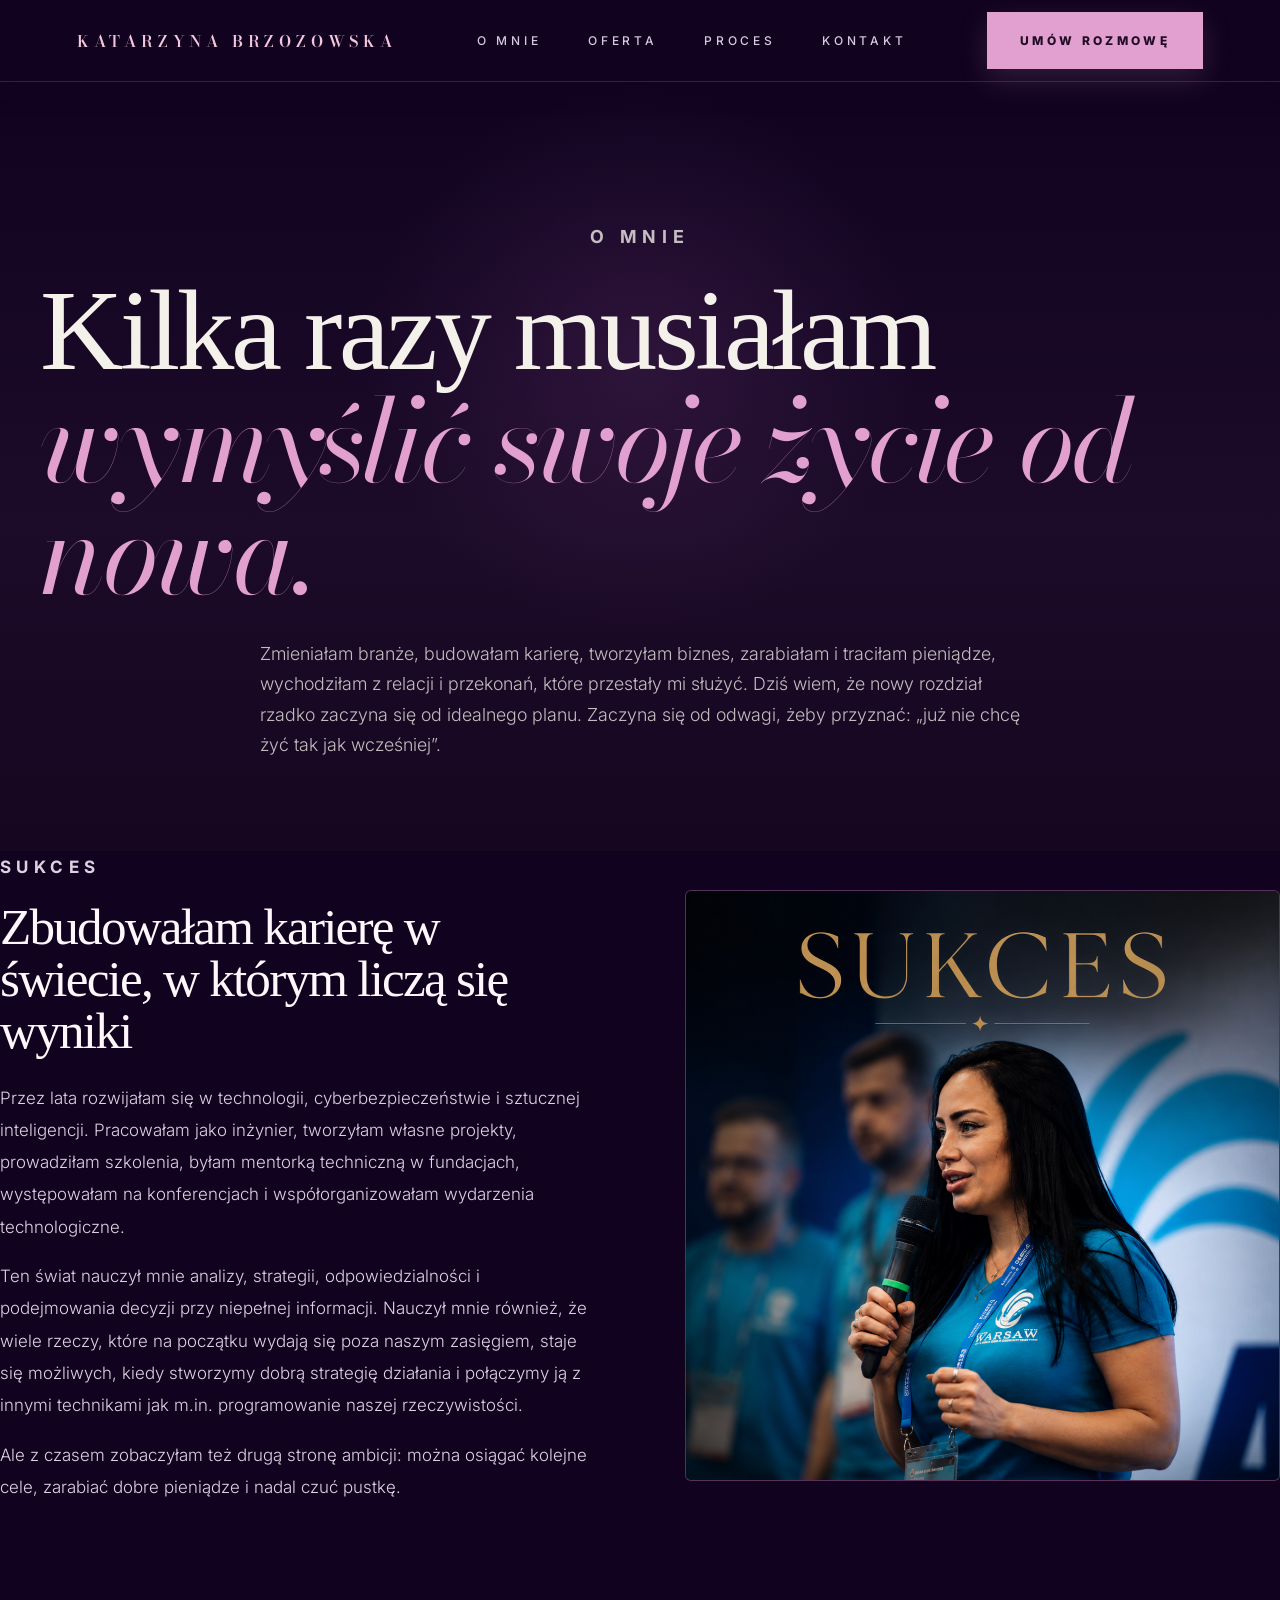
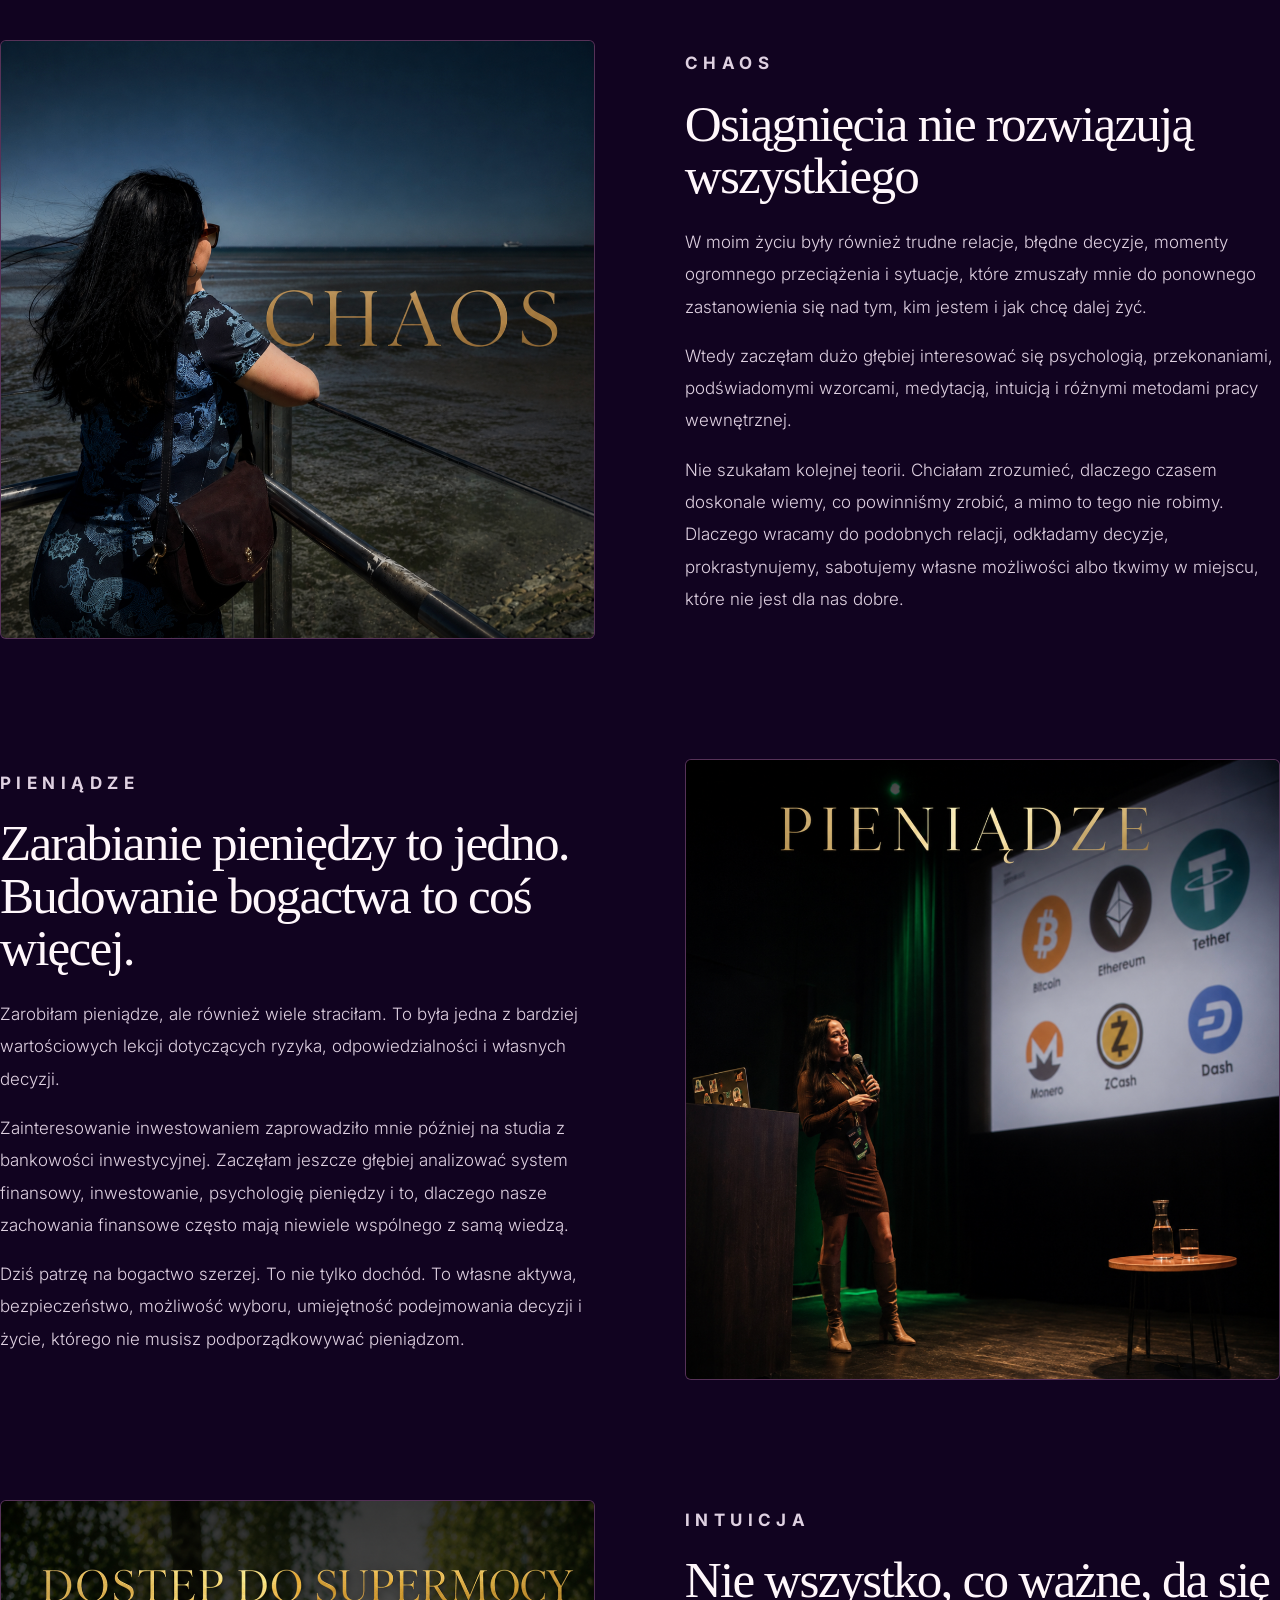
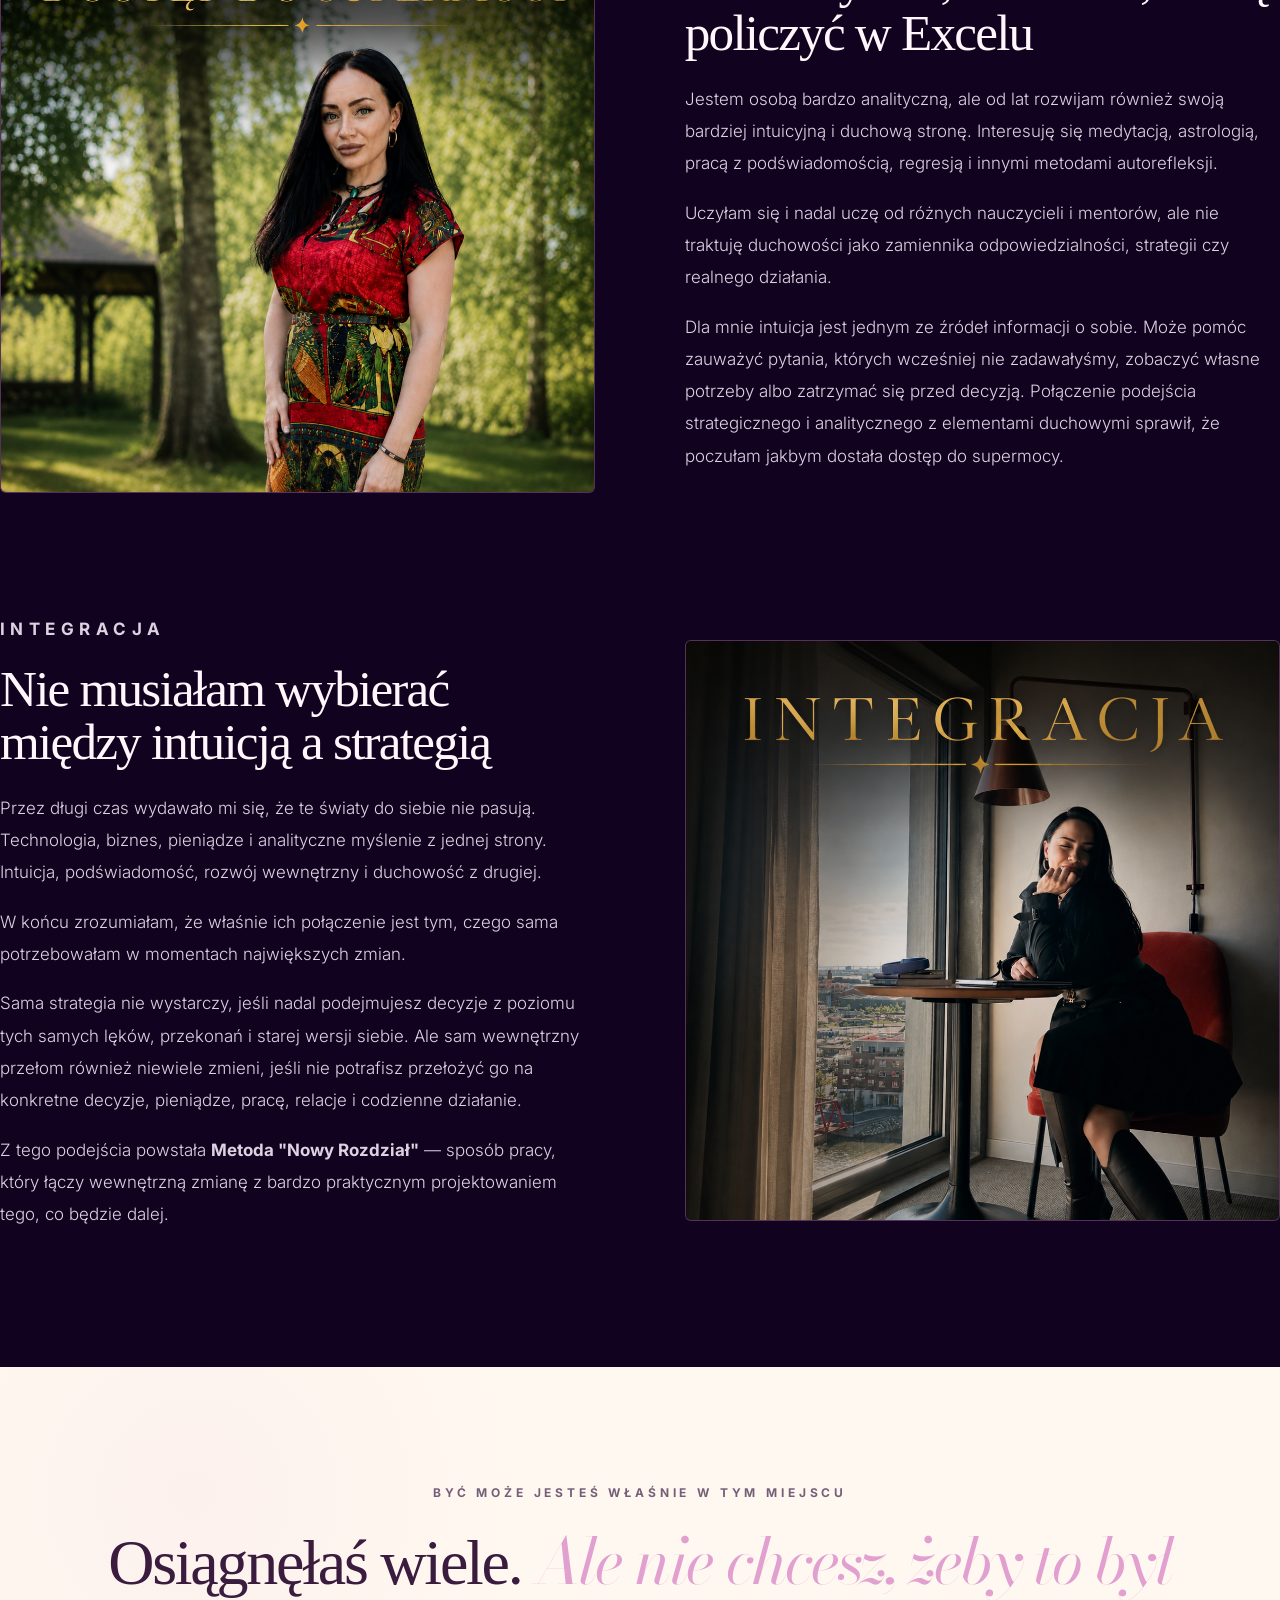
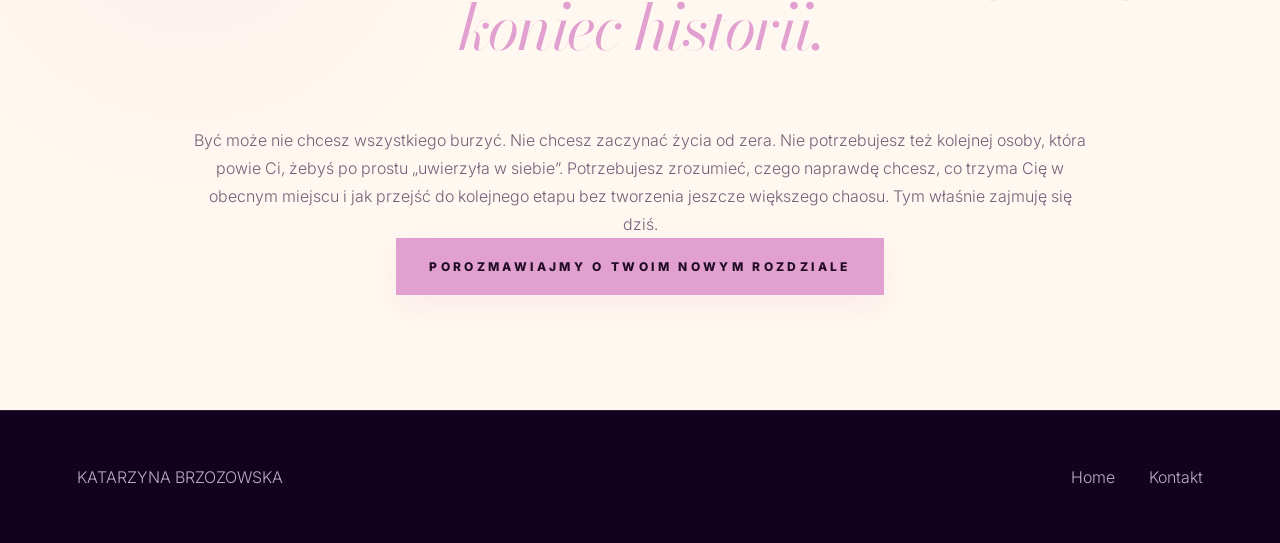
==== commit d27970b1: "Update about.html" ====
--- a/about.html
+++ b/about.html
@@ -1,173 +1,364 @@
 <!doctype html>
 <html lang="pl">
+
 <head>
   <meta charset="utf-8" />
   <meta name="viewport" content="width=device-width, initial-scale=1" />
-  <title>O mnie — KATARZYNA BRZOZOWSKA</title>
+
+  <title>O mnie — Katarzyna Brzozowska</title>
+
   <link rel="preconnect" href="https://fonts.googleapis.com">
   <link rel="preconnect" href="https://fonts.gstatic.com" crossorigin>
-  <link href="https://fonts.googleapis.com/css2?family=Bodoni+Moda:opsz,ital,wght@6..96,400;6..96,500;6..96,600;6..96,700;6..96,400&family=Inter:wght@300;400;500;600;700&display=swap" rel="stylesheet">
+
+  <link
+    href="https://fonts.googleapis.com/css2?family=Bodoni+Moda:opsz,ital,wght@6..96,400;6..96,500;6..96,600;6..96,700&family=Inter:wght@300;400;500;600;700&display=swap"
+    rel="stylesheet"
+  >
+
   <link rel="stylesheet" href="assets/style.css" />
 </head>
+
+
 <body>
+
 <header class="site-header">
-  <a class="brand" href="index.html">KATARZYNA BRZOZOWSKA</a>
+
+  <a class="brand" href="index.html">
+    KATARZYNA BRZOZOWSKA
+  </a>
+
   <nav>
     <a href="about.html">O mnie</a>
     <a href="index.html#oferta">Oferta</a>
     <a href="index.html#proces">Proces</a>
     <a href="contact.html">Kontakt</a>
   </nav>
-  <a class="btn" href="https://tidycal.com/katarzynabrzozowskapoland/20-minute-meeting" target="_blank" rel="noopener">Umów rozmowę</a>
+
+  <a
+    class="btn"
+    href="https://tidycal.com/katarzynabrzozowskapoland/20-minute-meeting"
+    target="_blank"
+    rel="noopener"
+  >
+    Umów rozmowę
+  </a>
+
 </header>
 
+
 <main>
+
+
 <section class="about-hero section-dark">
+
   <p class="kicker center">O MNIE</p>
-  <h1>Nie wierzę w przypadki.</h1>
+
+  <h1>
+    Kilka razy musiałam
+    <em>wymyślić swoje życie od nowa.</em>
+  </h1>
+
   <p>
-    Jeżeli tutaj jesteś, być może właśnie zaczyna się najważniejszy rozdział Twojego życia.
+    Zmieniałam branże, budowałam karierę, tworzyłam biznes,
+    zarabiałam i traciłam pieniądze, wychodziłam z relacji i przekonań,
+    które przestały mi służyć. Dziś wiem, że nowy rozdział rzadko zaczyna się
+    od idealnego planu. Zaczyna się od odwagi, żeby przyznać:
+    „już nie chcę żyć tak jak wcześniej”.
   </p>
+
 </section>
-  
-  <article class="story-block reverse">
-    <div class="story-image">
-      <img src="assets/story-01.jpg" alt="Kasia — świat technologii">
-    </div>
-
-    <div class="story-content">
-      <p class="kicker">SUKCES</p>
-      <h3>Świat technologii, AI, cyberbezpieczeństwo</h3>
-      <p>
-        Przez lata zbudowałam doświadczenie w cyberbezpieczeństwie, AI,
-        technologii i biznesie. Stworzyłam własny kurs IT, występowałam na 
-        scenach największych konferencji, współorganizowałam konferencje, 
-        byłam mentorką pomagającą wejść do IT, 
-        uczyłam dzieci i dorosłych o świecie technologii.
-      </p>
-      <p>
-        Ten świat nauczył mnie strategii, logicznego myślenia, odporności i odwagi.
-        Sukces częściowo był efektem ciężkiej pracy, ale również pracy na poziomie energetycznym,
-        pracy nad usuwaniem blokad w mojej głowie, manifestacji i podążania za moimi naturalnymi talentami.
-        To wszystko pozwoliło mi w kilka lat stać się rozpoznawalną w branży i stworzyć
-        bogactwo. Zrozumiałam, że ograniczenia są tylko w naszych głowach.
-      </p>
-    </div>
-  </article>
-
-  <article class="story-block ">
-    <div class="story-image">
-      <img src="assets/story-02.jpg" alt="Kasia — chaos">
-    </div>
-
-    <div class="story-content">
-      <p class="kicker">CHAOS</p>
-      <h3>Uleczenie traum i odkrycie misji</h3>
-      <p>
-        Sukces na zewnątrz, jednak chaos wewnątrz. Lata spędzone w toksycznych relacjach,
-        przemoc, uzależnienia i inne wydarzenia doprowadziły mnie do punktu krytycznego.
-        To tak odkryłam medytację, QHHT, regresję past life, channeling, psychologię traum
-        i wszystko to co było mi potrzebne na drodze do przebudzenia.
-      </p>
-      <p>
-        Uwolniłam się od tego co toksyczne. Uleczyłam źródła problemów, 
-        odbudowałam relacje, które dziś są zdrowe, pełne miłości i wsparcia.
-        Zrozumiałam, że to wszystko było po to bym doszła do miejsca
-        w którym jestem dziś - gotowa, by pomóc innym kobietom, które przechodzą
-        przez to samo. 
-      </p>
-    </div>
-  </article>
-  
-  <article class="story-block reverse">
-    <div class="story-image">
-      <img src="assets/story-03.jpg" alt="Kasia — pieniądze">
-    </div>
-
-    <div class="story-content">
-      <p class="kicker">PIENIĄDZE</p>
-      <h3>Świat inwestycji i biznesu</h3>
-      <p>
-        Zarobiłam pieniądze, ale też wiele straciłam. To nauczyło mnie pokory, odpowiedzialności
-        i tego, że prawdziwe bogactwo wymaga nie tylko odwagi, ale też świadomości, strategii
-        i dojrzałych decyzji.
-      </p>
-      <p>
-        Zaczęłam studiować bankowość inwestycyjną, psychologię pieniędzy
-        i własne blokady finansowe. Dziś łączę wiedzę biznesową i finansową z money mindsetem,
-        oraz pracą z podświadomymi wzorcami dotyczącymi przyjmowania, zarabiania i bezpieczeństwa.
-      </p>
-    </div>
-  </article>
-
-  <article class="story-block">
-    <div class="story-image">
-      <img src="assets/story-04.jpg" alt="Kasia - duchowość">
-    </div>
-
-    <div class="story-content">
-      <p class="kicker">DOSTĘP DO SUPERMOCY</p>
-      <h3>Rozwój intuicji i głęboka praca wewnętrzna</h3>
-      <p>
-        Od kilku lat rozwijam swoją intuicję i zdolności takie jak channeling,
-        astrologia, regresja pod okiem najlepszych.
-        Moimi mentorami i nauczycielami są m.in. Victoria Bond, Erin Lyons, 
-        Pamela Aaralyn, Keleena Malnar, Sebastian Dacków.
-      </p>
-      <p>
-        Uczę się od najlepszych i dzielę się tym wszystkim z innymi kobietami.
-        Moje programy to dostęp do wiedzy, która nie zawsze jest w Internecie, 
-        lecz była mi przekazywana przez mentorów.
-      </p>
-    </div>
-  </article>
-
-  <article class="story-block reverse">
-    <div class="story-image">
-      <img src="assets/story-05.jpg" alt="Kasia — integracja">
-    </div>
-
-    <div class="story-content">
-      <p class="kicker">INTEGRACJA</p>
-      <h3>Misja duszy, strategia i tworzenie nowej rzeczywistości</h3>
-      <p>
-        Nie porzuciłam świata strategii, technologii, finansów w imię duchowości. 
-        Zintegrowałam go z moja duchową stroną i tak powstało to miejsce, gdzie
-        mogę pomagać innym kobietom przejść przez proces przebudzenia, aktywować
-        ich ukryte supermoce, pomóc zamknąć stare cykle oraz pokazać jak mogą 
-        zintegrować własne doświadczenia, by zbudować coś co będzie w zgodzie z 
-        ich misją duszy.
-      </p>
-      <p>
-        Pokażę Ci jak nie przesadzić z duchowością, zbudować wolność, bogactwo, które będzie trwać i 
-        nie odmawiać sobie wszystkiego. Duchowość to balans, a nie skrajności. 
-        Uczę jak zachować balans pomiędzy światem materialnym i duchowym, bo jedno bez drugiego nie działa
-        o czym wilokrotnie sama się przekonałam.
-      </p>
-    </div>
-  </article>
+
+
+
+<article class="story-block reverse">
+
+  <div class="story-image">
+    <img
+      src="assets/story-01.jpg"
+      alt="Katarzyna Brzozowska — technologia i biznes"
+    >
+  </div>
+
+  <div class="story-content">
+
+    <p class="kicker">SUKCES</p>
+
+    <h3>
+      Zbudowałam karierę w świecie,
+      w którym liczą się wyniki
+    </h3>
+
+    <p>
+      Przez lata rozwijałam się w technologii, cyberbezpieczeństwie
+      i sztucznej inteligencji. Pracowałam jako inżynier, tworzyłam własne
+      projekty, prowadziłam szkolenia, byłam mentorką techniczną w fundacjach,
+      występowałam na konferencjach i współorganizowałam wydarzenia technologiczne.
+    </p>
+
+    <p>
+      Ten świat nauczył mnie analizy, strategii, odpowiedzialności
+      i podejmowania decyzji przy niepełnej informacji. Nauczył mnie również,
+      że wiele rzeczy, które na początku wydają się poza naszym zasięgiem,
+      staje się możliwych, kiedy stworzymy dobrą strategię działania i połączymy
+      ją z innymi technikami jak m.in. programowanie naszej rzeczywistości.
+    </p>
+
+    <p>
+      Ale z czasem zobaczyłam też drugą stronę ambicji:
+      można osiągać kolejne cele, zarabiać dobre pieniądze
+      i nadal czuć pustkę.
+    </p>
+
+  </div>
+
+</article>
+
+
+
+<article class="story-block">
+
+  <div class="story-image">
+    <img
+      src="assets/story-02.jpg"
+      alt="Katarzyna Brzozowska — zmiana"
+    >
+  </div>
+
+  <div class="story-content">
+
+    <p class="kicker">CHAOS</p>
+
+    <h3>
+      Osiągnięcia nie rozwiązują wszystkiego
+    </h3>
+
+    <p>
+      W moim życiu były również trudne relacje, błędne decyzje,
+      momenty ogromnego przeciążenia i sytuacje, które zmuszały mnie
+      do ponownego zastanowienia się nad tym, kim jestem
+      i jak chcę dalej żyć.
+    </p>
+
+    <p>
+      Wtedy zaczęłam dużo głębiej interesować się psychologią,
+      przekonaniami, podświadomymi wzorcami, medytacją,
+      intuicją i różnymi metodami pracy wewnętrznej.
+    </p>
+
+    <p>
+      Nie szukałam kolejnej teorii. Chciałam zrozumieć,
+      dlaczego czasem doskonale wiemy, co powinniśmy zrobić,
+      a mimo to tego nie robimy. Dlaczego wracamy do podobnych relacji,
+      odkładamy decyzje, prokrastynujemy, sabotujemy własne możliwości
+      albo tkwimy w miejscu, które nie jest dla nas dobre.
+    </p>
+
+  </div>
+
+</article>
+
+
+
+<article class="story-block reverse">
+
+  <div class="story-image">
+    <img
+      src="assets/story-03.jpg"
+      alt="Katarzyna Brzozowska — pieniądze i inwestowanie"
+    >
+  </div>
+
+  <div class="story-content">
+
+    <p class="kicker">PIENIĄDZE</p>
+
+    <h3>
+      Zarabianie pieniędzy to jedno.
+      Budowanie bogactwa to coś więcej.
+    </h3>
+
+    <p>
+      Zarobiłam pieniądze, ale również wiele straciłam.
+      To była jedna z bardziej wartościowych lekcji dotyczących ryzyka,
+      odpowiedzialności i własnych decyzji.
+    </p>
+
+    <p>
+      Zainteresowanie inwestowaniem zaprowadziło mnie później
+      na studia z bankowości inwestycyjnej. Zaczęłam jeszcze głębiej
+      analizować system finansowy, inwestowanie, psychologię pieniędzy
+      i to, dlaczego nasze zachowania finansowe często mają niewiele wspólnego
+      z samą wiedzą.
+    </p>
+
+    <p>
+      Dziś patrzę na bogactwo szerzej. To nie tylko dochód.
+      To własne aktywa, bezpieczeństwo, możliwość wyboru,
+      umiejętność podejmowania decyzji i życie,
+      którego nie musisz podporządkowywać pieniądzom.
+    </p>
+
+  </div>
+
+</article>
+
+
+
+<article class="story-block">
+
+  <div class="story-image">
+    <img
+      src="assets/story-04.jpg"
+      alt="Katarzyna Brzozowska — intuicja i rozwój wewnętrzny"
+    >
+  </div>
+
+  <div class="story-content">
+
+    <p class="kicker">INTUICJA</p>
+
+    <h3>
+      Nie wszystko, co ważne,
+      da się policzyć w Excelu
+    </h3>
+
+    <p>
+      Jestem osobą bardzo analityczną, ale od lat rozwijam również
+      swoją bardziej intuicyjną i duchową stronę.
+      Interesuję się medytacją, astrologią, pracą z podświadomością,
+      regresją i innymi metodami autorefleksji.
+    </p>
+
+    <p>
+      Uczyłam się i nadal uczę od różnych nauczycieli i mentorów,
+      ale nie traktuję duchowości jako zamiennika odpowiedzialności,
+      strategii czy realnego działania. 
+    </p>
+
+    <p>
+      Dla mnie intuicja jest jednym ze źródeł informacji o sobie.
+      Może pomóc zauważyć pytania, których wcześniej nie zadawałyśmy,
+      zobaczyć własne potrzeby albo zatrzymać się przed decyzją.
+      Połączenie podejścia strategicznego i analitycznego z 
+      elementami duchowymi sprawił, że poczułam jakbym dostała dostęp do 
+      supermocy.
+    </p>
+
+  </div>
+
+</article>
+
+
+
+<article class="story-block reverse">
+
+  <div class="story-image">
+    <img
+      src="assets/story-05.jpg"
+      alt="Katarzyna Brzozowska — Nowy Rozdział"
+    >
+  </div>
+
+  <div class="story-content">
+
+    <p class="kicker">INTEGRACJA</p>
+
+    <h3>
+      Nie musiałam wybierać między
+      intuicją a strategią
+    </h3>
+
+    <p>
+      Przez długi czas wydawało mi się, że te światy do siebie nie pasują.
+      Technologia, biznes, pieniądze i analityczne myślenie z jednej strony.
+      Intuicja, podświadomość, rozwój wewnętrzny i duchowość z drugiej.
+    </p>
+
+    <p>
+      W końcu zrozumiałam, że właśnie ich połączenie jest tym,
+      czego sama potrzebowałam w momentach największych zmian.
+    </p>
+
+    <p>
+      Sama strategia nie wystarczy, jeśli nadal podejmujesz decyzje
+      z poziomu tych samych lęków, przekonań i starej wersji siebie.
+      Ale sam wewnętrzny przełom również niewiele zmieni,
+      jeśli nie potrafisz przełożyć go na konkretne decyzje,
+      pieniądze, pracę, relacje i codzienne działanie.
+    </p>
+
+    <p>
+      Z tego podejścia powstała
+      <strong>Metoda "Nowy Rozdział"</strong> —
+      sposób pracy, który łączy wewnętrzną zmianę
+      z bardzo praktycznym projektowaniem tego, co będzie dalej.
+    </p>
+
+  </div>
+
+</article>
+
+
+
+<section class="section-light about-closing">
+
+  <p class="kicker center">
+    BYĆ MOŻE JESTEŚ WŁAŚNIE W TYM MIEJSCU
+  </p>
+
+  <h2 class="section-title center">
+    Osiągnęłaś wiele.
+    <em>Ale nie chcesz, żeby to był koniec historii.</em>
+  </h2>
+
+  <p class="wide-copy">
+
+    Być może nie chcesz wszystkiego burzyć.
+    Nie chcesz zaczynać życia od zera.
+    Nie potrzebujesz też kolejnej osoby, która powie Ci,
+    żebyś po prostu „uwierzyła w siebie”.
+
+    Potrzebujesz zrozumieć, czego naprawdę chcesz,
+    co trzyma Cię w obecnym miejscu i jak przejść
+    do kolejnego etapu bez tworzenia jeszcze większego chaosu.
+
+    Tym właśnie zajmuję się dziś.
+
+  </p>
+
+  <div class="center">
+
+    <a
+      class="btn"
+      href="https://tidycal.com/katarzynabrzozowskapoland/20-minute-meeting"
+      target="_blank"
+      rel="noopener"
+    >
+      Porozmawiajmy o Twoim nowym rozdziale
+    </a>
+
+  </div>
 
 </section>
 
-<section class="section-light about-closing">
-  <p class="kicker center">JEŚLI CZUJESZ, ŻE TO O TOBIE</p>
-  <h2 class="section-title center">Być może właśnie zaczyna się Twój nowy rozdział.</h2>
-  <p class="wide-copy">
-    Nie wierzę, że trafiamy na siebie przypadkiem. Jeżeli moja historia poruszyła coś w Tobie,
-    być może jesteś gotowa przestać żyć według starej wersji siebie i zacząć tworzyć życie,
-    które naprawdę jest Twoje.
-  </p>
-  <div class="center">
-    <a class="btn" href="https://tidycal.com/katarzynabrzozowskapoland/20-minute-meeting" target="_blank" rel="noopener">
-      Umów rozmowę
-    </a>
-  </div>
-</section>
+
 </main>
 
+
+
 <footer>
-  <span>KATARZYNA BRZOZOWSKA</span>
-  <nav><a href="index.html">Home</a><a href="contact.html">Kontakt</a></nav>
+
+  <span>
+    KATARZYNA BRZOZOWSKA
+  </span>
+
+  <nav>
+    <a href="index.html">Home</a>
+    <a href="contact.html">Kontakt</a>
+  </nav>
+
 </footer>
+
+
 </body>
 </html>
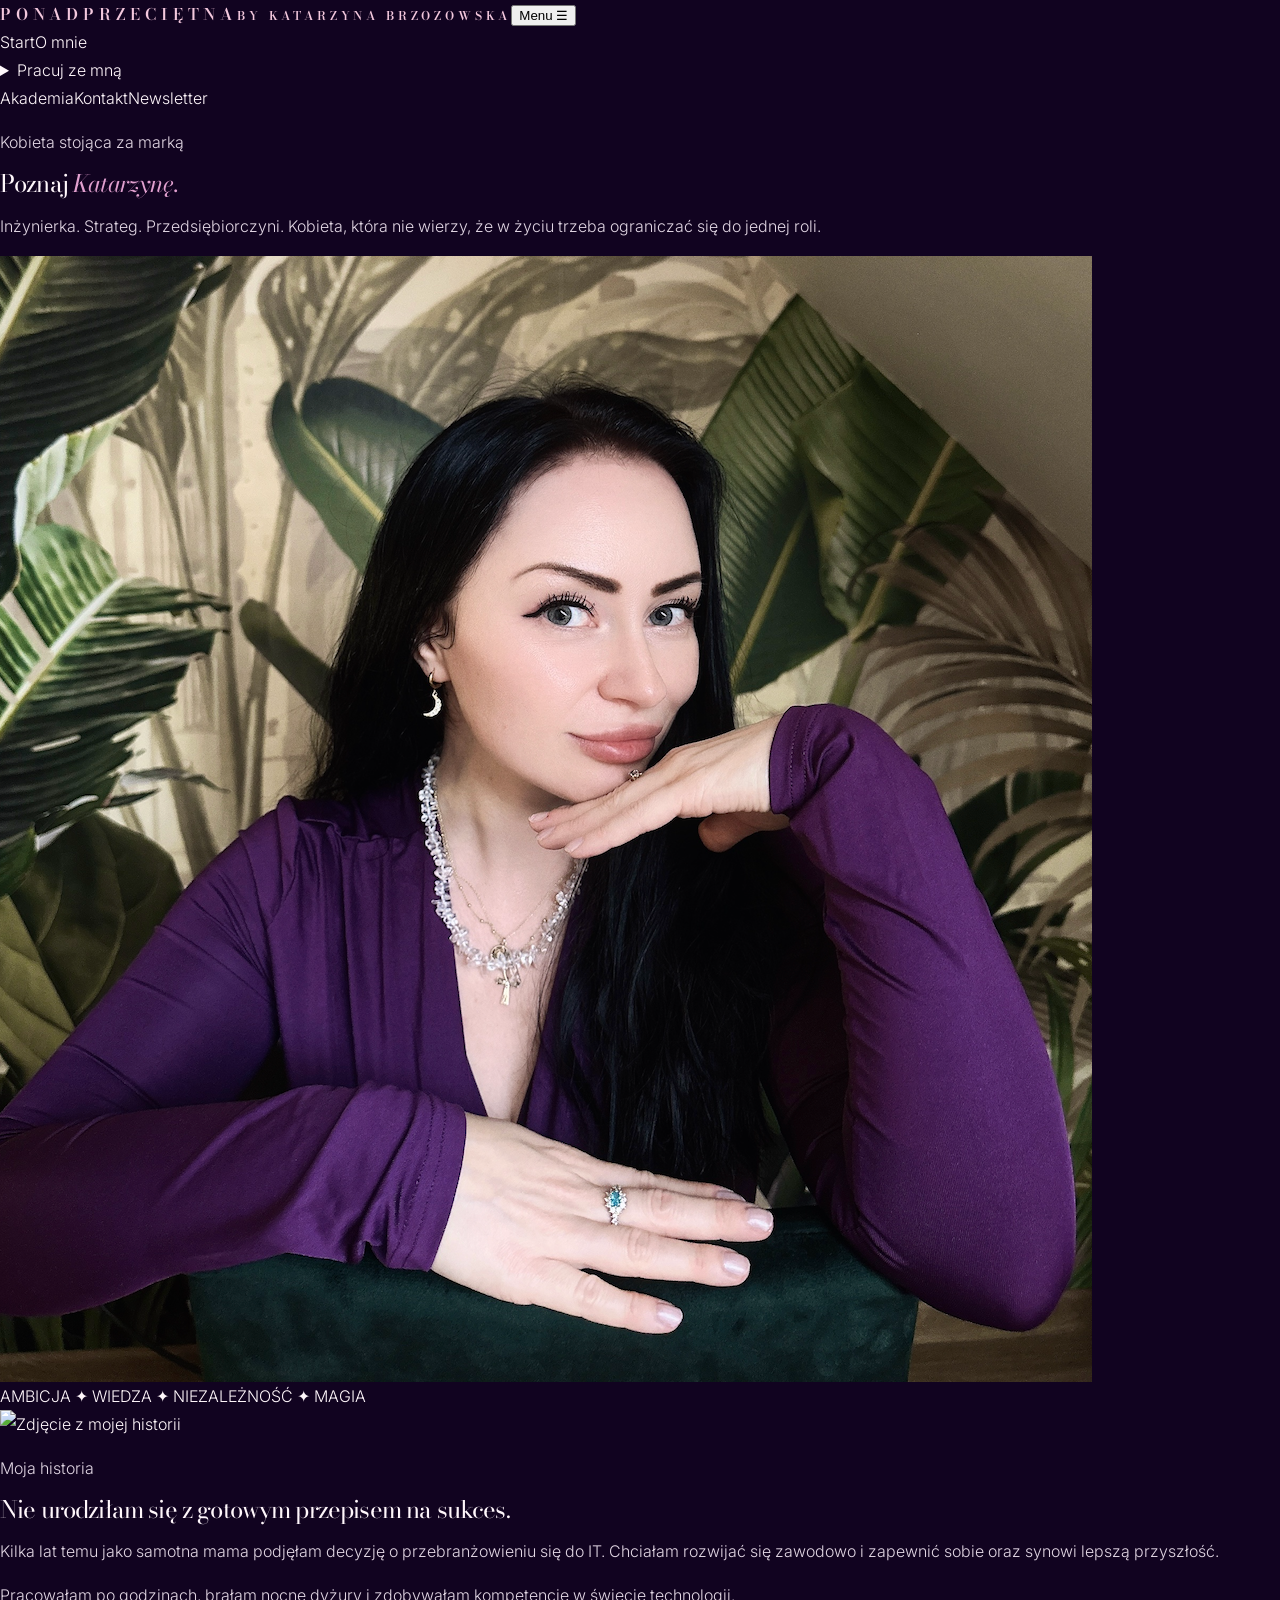
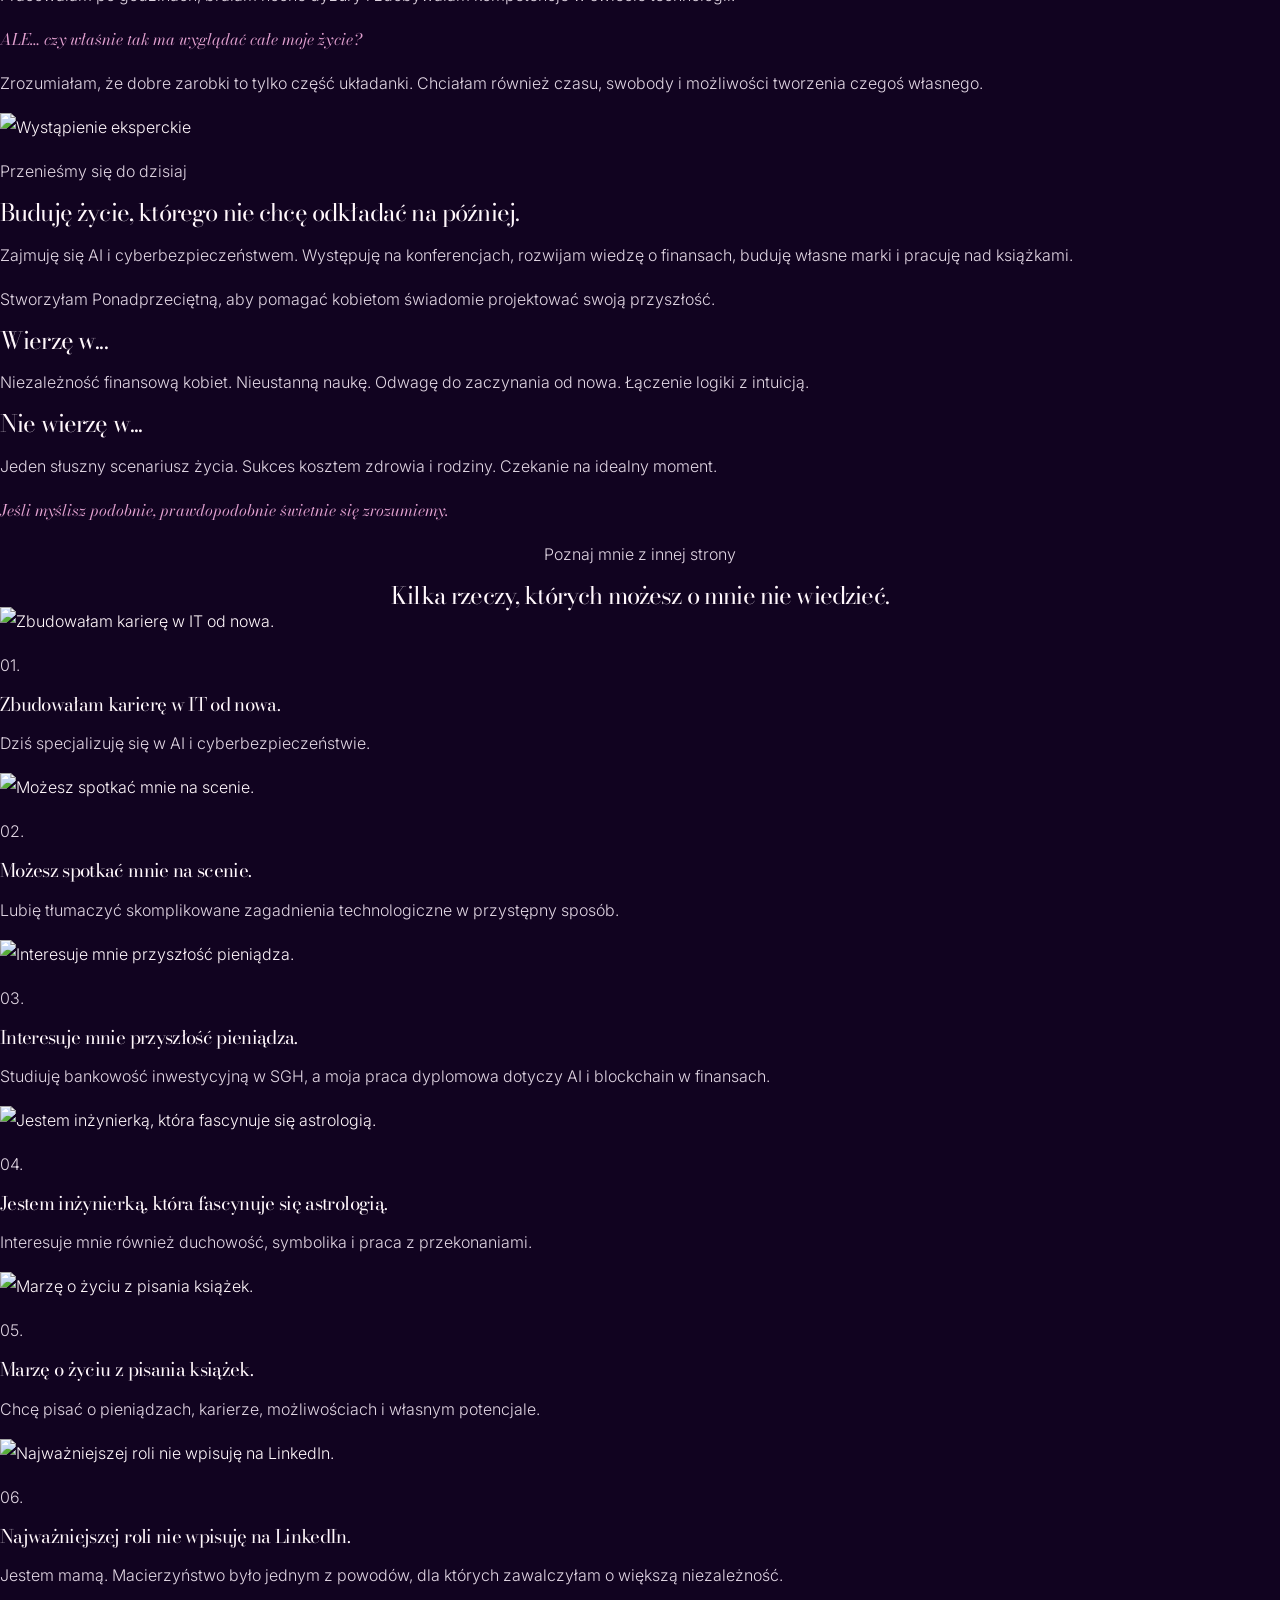
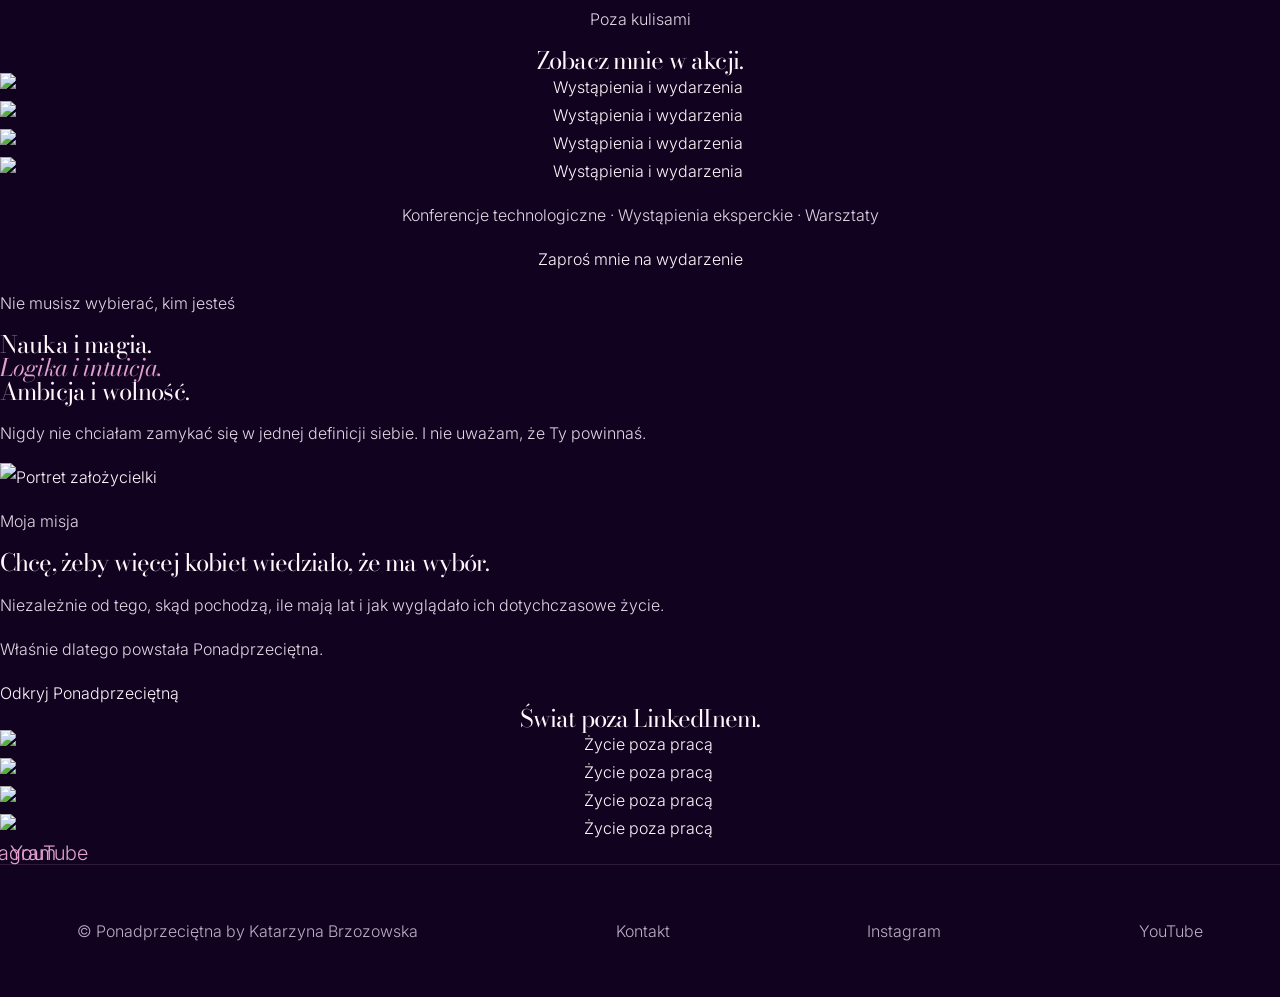
==== commit f1cfc14e: "Page v2 new subpages" ====
--- a/about.html
+++ b/about.html
@@ -1,364 +1 @@
-<!doctype html>
-<html lang="pl">
-
-<head>
-  <meta charset="utf-8" />
-  <meta name="viewport" content="width=device-width, initial-scale=1" />
-
-  <title>O mnie — Katarzyna Brzozowska</title>
-
-  <link rel="preconnect" href="https://fonts.googleapis.com">
-  <link rel="preconnect" href="https://fonts.gstatic.com" crossorigin>
-
-  <link
-    href="https://fonts.googleapis.com/css2?family=Bodoni+Moda:opsz,ital,wght@6..96,400;6..96,500;6..96,600;6..96,700&family=Inter:wght@300;400;500;600;700&display=swap"
-    rel="stylesheet"
-  >
-
-  <link rel="stylesheet" href="assets/style.css" />
-</head>
-
-
-<body>
-
-<header class="site-header">
-
-  <a class="brand" href="index.html">
-    KATARZYNA BRZOZOWSKA
-  </a>
-
-  <nav>
-    <a href="about.html">O mnie</a>
-    <a href="index.html#oferta">Oferta</a>
-    <a href="index.html#proces">Proces</a>
-    <a href="contact.html">Kontakt</a>
-  </nav>
-
-  <a
-    class="btn"
-    href="https://tidycal.com/katarzynabrzozowskapoland/20-minute-meeting"
-    target="_blank"
-    rel="noopener"
-  >
-    Umów rozmowę
-  </a>
-
-</header>
-
-
-<main>
-
-
-<section class="about-hero section-dark">
-
-  <p class="kicker center">O MNIE</p>
-
-  <h1>
-    Kilka razy musiałam
-    <em>wymyślić swoje życie od nowa.</em>
-  </h1>
-
-  <p>
-    Zmieniałam branże, budowałam karierę, tworzyłam biznes,
-    zarabiałam i traciłam pieniądze, wychodziłam z relacji i przekonań,
-    które przestały mi służyć. Dziś wiem, że nowy rozdział rzadko zaczyna się
-    od idealnego planu. Zaczyna się od odwagi, żeby przyznać:
-    „już nie chcę żyć tak jak wcześniej”.
-  </p>
-
-</section>
-
-
-
-<article class="story-block reverse">
-
-  <div class="story-image">
-    <img
-      src="assets/story-01.jpg"
-      alt="Katarzyna Brzozowska — technologia i biznes"
-    >
-  </div>
-
-  <div class="story-content">
-
-    <p class="kicker">SUKCES</p>
-
-    <h3>
-      Zbudowałam karierę w świecie,
-      w którym liczą się wyniki
-    </h3>
-
-    <p>
-      Przez lata rozwijałam się w technologii, cyberbezpieczeństwie
-      i sztucznej inteligencji. Pracowałam jako inżynier, tworzyłam własne
-      projekty, prowadziłam szkolenia, byłam mentorką techniczną w fundacjach,
-      występowałam na konferencjach i współorganizowałam wydarzenia technologiczne.
-    </p>
-
-    <p>
-      Ten świat nauczył mnie analizy, strategii, odpowiedzialności
-      i podejmowania decyzji przy niepełnej informacji. Nauczył mnie również,
-      że wiele rzeczy, które na początku wydają się poza naszym zasięgiem,
-      staje się możliwych, kiedy stworzymy dobrą strategię działania i połączymy
-      ją z innymi technikami jak m.in. programowanie naszej rzeczywistości.
-    </p>
-
-    <p>
-      Ale z czasem zobaczyłam też drugą stronę ambicji:
-      można osiągać kolejne cele, zarabiać dobre pieniądze
-      i nadal czuć pustkę.
-    </p>
-
-  </div>
-
-</article>
-
-
-
-<article class="story-block">
-
-  <div class="story-image">
-    <img
-      src="assets/story-02.jpg"
-      alt="Katarzyna Brzozowska — zmiana"
-    >
-  </div>
-
-  <div class="story-content">
-
-    <p class="kicker">CHAOS</p>
-
-    <h3>
-      Osiągnięcia nie rozwiązują wszystkiego
-    </h3>
-
-    <p>
-      W moim życiu były również trudne relacje, błędne decyzje,
-      momenty ogromnego przeciążenia i sytuacje, które zmuszały mnie
-      do ponownego zastanowienia się nad tym, kim jestem
-      i jak chcę dalej żyć.
-    </p>
-
-    <p>
-      Wtedy zaczęłam dużo głębiej interesować się psychologią,
-      przekonaniami, podświadomymi wzorcami, medytacją,
-      intuicją i różnymi metodami pracy wewnętrznej.
-    </p>
-
-    <p>
-      Nie szukałam kolejnej teorii. Chciałam zrozumieć,
-      dlaczego czasem doskonale wiemy, co powinniśmy zrobić,
-      a mimo to tego nie robimy. Dlaczego wracamy do podobnych relacji,
-      odkładamy decyzje, prokrastynujemy, sabotujemy własne możliwości
-      albo tkwimy w miejscu, które nie jest dla nas dobre.
-    </p>
-
-  </div>
-
-</article>
-
-
-
-<article class="story-block reverse">
-
-  <div class="story-image">
-    <img
-      src="assets/story-03.jpg"
-      alt="Katarzyna Brzozowska — pieniądze i inwestowanie"
-    >
-  </div>
-
-  <div class="story-content">
-
-    <p class="kicker">PIENIĄDZE</p>
-
-    <h3>
-      Zarabianie pieniędzy to jedno.
-      Budowanie bogactwa to coś więcej.
-    </h3>
-
-    <p>
-      Zarobiłam pieniądze, ale również wiele straciłam.
-      To była jedna z bardziej wartościowych lekcji dotyczących ryzyka,
-      odpowiedzialności i własnych decyzji.
-    </p>
-
-    <p>
-      Zainteresowanie inwestowaniem zaprowadziło mnie później
-      na studia z bankowości inwestycyjnej. Zaczęłam jeszcze głębiej
-      analizować system finansowy, inwestowanie, psychologię pieniędzy
-      i to, dlaczego nasze zachowania finansowe często mają niewiele wspólnego
-      z samą wiedzą.
-    </p>
-
-    <p>
-      Dziś patrzę na bogactwo szerzej. To nie tylko dochód.
-      To własne aktywa, bezpieczeństwo, możliwość wyboru,
-      umiejętność podejmowania decyzji i życie,
-      którego nie musisz podporządkowywać pieniądzom.
-    </p>
-
-  </div>
-
-</article>
-
-
-
-<article class="story-block">
-
-  <div class="story-image">
-    <img
-      src="assets/story-04.jpg"
-      alt="Katarzyna Brzozowska — intuicja i rozwój wewnętrzny"
-    >
-  </div>
-
-  <div class="story-content">
-
-    <p class="kicker">INTUICJA</p>
-
-    <h3>
-      Nie wszystko, co ważne,
-      da się policzyć w Excelu
-    </h3>
-
-    <p>
-      Jestem osobą bardzo analityczną, ale od lat rozwijam również
-      swoją bardziej intuicyjną i duchową stronę.
-      Interesuję się medytacją, astrologią, pracą z podświadomością,
-      regresją i innymi metodami autorefleksji.
-    </p>
-
-    <p>
-      Uczyłam się i nadal uczę od różnych nauczycieli i mentorów,
-      ale nie traktuję duchowości jako zamiennika odpowiedzialności,
-      strategii czy realnego działania. 
-    </p>
-
-    <p>
-      Dla mnie intuicja jest jednym ze źródeł informacji o sobie.
-      Może pomóc zauważyć pytania, których wcześniej nie zadawałyśmy,
-      zobaczyć własne potrzeby albo zatrzymać się przed decyzją.
-      Połączenie podejścia strategicznego i analitycznego z 
-      elementami duchowymi sprawił, że poczułam jakbym dostała dostęp do 
-      supermocy.
-    </p>
-
-  </div>
-
-</article>
-
-
-
-<article class="story-block reverse">
-
-  <div class="story-image">
-    <img
-      src="assets/story-05.jpg"
-      alt="Katarzyna Brzozowska — Nowy Rozdział"
-    >
-  </div>
-
-  <div class="story-content">
-
-    <p class="kicker">INTEGRACJA</p>
-
-    <h3>
-      Nie musiałam wybierać między
-      intuicją a strategią
-    </h3>
-
-    <p>
-      Przez długi czas wydawało mi się, że te światy do siebie nie pasują.
-      Technologia, biznes, pieniądze i analityczne myślenie z jednej strony.
-      Intuicja, podświadomość, rozwój wewnętrzny i duchowość z drugiej.
-    </p>
-
-    <p>
-      W końcu zrozumiałam, że właśnie ich połączenie jest tym,
-      czego sama potrzebowałam w momentach największych zmian.
-    </p>
-
-    <p>
-      Sama strategia nie wystarczy, jeśli nadal podejmujesz decyzje
-      z poziomu tych samych lęków, przekonań i starej wersji siebie.
-      Ale sam wewnętrzny przełom również niewiele zmieni,
-      jeśli nie potrafisz przełożyć go na konkretne decyzje,
-      pieniądze, pracę, relacje i codzienne działanie.
-    </p>
-
-    <p>
-      Z tego podejścia powstała
-      <strong>Metoda "Nowy Rozdział"</strong> —
-      sposób pracy, który łączy wewnętrzną zmianę
-      z bardzo praktycznym projektowaniem tego, co będzie dalej.
-    </p>
-
-  </div>
-
-</article>
-
-
-
-<section class="section-light about-closing">
-
-  <p class="kicker center">
-    BYĆ MOŻE JESTEŚ WŁAŚNIE W TYM MIEJSCU
-  </p>
-
-  <h2 class="section-title center">
-    Osiągnęłaś wiele.
-    <em>Ale nie chcesz, żeby to był koniec historii.</em>
-  </h2>
-
-  <p class="wide-copy">
-
-    Być może nie chcesz wszystkiego burzyć.
-    Nie chcesz zaczynać życia od zera.
-    Nie potrzebujesz też kolejnej osoby, która powie Ci,
-    żebyś po prostu „uwierzyła w siebie”.
-
-    Potrzebujesz zrozumieć, czego naprawdę chcesz,
-    co trzyma Cię w obecnym miejscu i jak przejść
-    do kolejnego etapu bez tworzenia jeszcze większego chaosu.
-
-    Tym właśnie zajmuję się dziś.
-
-  </p>
-
-  <div class="center">
-
-    <a
-      class="btn"
-      href="https://tidycal.com/katarzynabrzozowskapoland/20-minute-meeting"
-      target="_blank"
-      rel="noopener"
-    >
-      Porozmawiajmy o Twoim nowym rozdziale
-    </a>
-
-  </div>
-
-</section>
-
-
-</main>
-
-
-
-<footer>
-
-  <span>
-    KATARZYNA BRZOZOWSKA
-  </span>
-
-  <nav>
-    <a href="index.html">Home</a>
-    <a href="contact.html">Kontakt</a>
-  </nav>
-
-</footer>
-
-
-</body>
-</html>
+<!doctype html><html lang="pl"><head><meta charset="utf-8"><meta name="viewport" content="width=device-width,initial-scale=1"><title>O mnie | Ponadprzeciętna</title><link rel="preconnect" href="https://fonts.googleapis.com"><link rel="stylesheet" href="https://fonts.googleapis.com/css2?family=Bodoni+Moda:ital,wght@0,400;0,500;1,400&family=Inter:wght@400;500;600&display=swap"><link rel="stylesheet" href="assets/style.css"><link rel="stylesheet" href="assets/layout.css"></head><body><header class="newnav"><a class="brand" href="index.html">Ponadprzeciętna<small>BY KATARZYNA BRZOZOWSKA</small></a><button class="menu-toggle" aria-expanded="false" aria-controls="navlinks">Menu ☰</button><nav class="navlinks" id="navlinks"><a href="index.html">Start</a><a href="about.html">O mnie</a><details><summary>Pracuj ze mną</summary><div><a href="mentoring.html">Mentoring 1:1</a><a href="konsultacje.html">Jednorazowa konsultacja 1:1</a><a href="astroanaliza.html">Astroanaliza biznesowo-finansowa</a><a href="warsztaty.html">Warsztaty stacjonarne</a></div></details><a href="akademia.html">Akademia</a><a href="contact.html">Kontakt</a><a href="index.html#newsletter">Newsletter</a></nav></header><main class="about-new"><section class="edge"><div class="wrap"><div class="split"><div><p class="eyebrow">Kobieta stojąca za marką</p><h1>Poznaj <em class="accent">Katarzynę.</em></h1><p>Inżynierka. Strateg. Przedsiębiorczyni. Kobieta, która nie wierzy, że w życiu trzeba ograniczać się do jednej roli.</p></div><img class="pic " src="assets/kate.jpg" alt="Portret Katarzyny" loading="lazy"></div></div></section><div class="ribbon">AMBICJA ✦ WIEDZA ✦ NIEZALEŻNOŚĆ ✦ MAGIA</div><section class="light"><div class="wrap"><div class="split"><img class="pic portrait" src="assets/about-story.jpg" alt="Zdjęcie z mojej historii" loading="lazy"><div><p class="eyebrow">Moja historia</p><h2>Nie urodziłam się z gotowym przepisem na sukces.</h2><p>Kilka lat temu jako samotna mama podjęłam decyzję o przebranżowieniu się do IT. Chciałam rozwijać się zawodowo i zapewnić sobie oraz synowi lepszą przyszłość.</p><p>Pracowałam po godzinach, brałam nocne dyżury i zdobywałam kompetencje w świecie technologii.</p><p><em>ALE… czy właśnie tak ma wyglądać całe moje życie?</em></p><p>Zrozumiałam, że dobre zarobki to tylko część układanki. Chciałam również czasu, swobody i możliwości tworzenia czegoś własnego.</p></div></div></div></section><section class="edge"><div class="wrap"><div class="split"><img class="pic portrait" src="assets/stage.jpg" alt="Wystąpienie eksperckie" loading="lazy"><div><p class="eyebrow">Przenieśmy się do dzisiaj</p><h2>Buduję życie, którego nie chcę odkładać na później.</h2><p>Zajmuję się AI i cyberbezpieczeństwem. Występuję na konferencjach, rozwijam wiedzę o finansach, buduję własne marki i pracuję nad książkami.</p><p>Stworzyłam Ponadprzeciętną, aby pomagać kobietom świadomie projektować swoją przyszłość.</p></div></div></div></section><section class="price"><div class="wrap"><div class="split"><div><h2>Wierzę w...</h2><p>Niezależność finansową kobiet. Nieustanną naukę. Odwagę do zaczynania od nowa. Łączenie logiki z intuicją.</p></div><div><h2>Nie wierzę w...</h2><p>Jeden słuszny scenariusz życia. Sukces kosztem zdrowia i rodziny. Czekanie na idealny moment.</p></div></div><p><em>Jeśli myślisz podobnie, prawdopodobnie świetnie się zrozumiemy.</em></p></div></section><section><div class="wrap"><div class="center"><p class="eyebrow">Poznaj mnie z innej strony</p><h2>Kilka rzeczy, których możesz o mnie nie wiedzieć.</h2></div><div class="tiles about-facts"><article class="tile"><img class="pic " src="assets/about-it.jpg" alt="Zbudowałam karierę w IT od nowa." loading="lazy"><p class="fact-number">01.</p><h3>Zbudowałam karierę w IT od nowa.</h3><p>Dziś specjalizuję się w AI i cyberbezpieczeństwie.</p></article><article class="tile"><img class="pic " src="assets/stage-2.jpg" alt="Możesz spotkać mnie na scenie." loading="lazy"><p class="fact-number">02.</p><h3>Możesz spotkać mnie na scenie.</h3><p>Lubię tłumaczyć skomplikowane zagadnienia technologiczne w przystępny sposób.</p></article><article class="tile"><img class="pic " src="assets/about-finance.jpg" alt="Interesuje mnie przyszłość pieniądza." loading="lazy"><p class="fact-number">03.</p><h3>Interesuje mnie przyszłość pieniądza.</h3><p>Studiuję bankowość inwestycyjną w SGH, a moja praca dyplomowa dotyczy AI i blockchain w finansach.</p></article><article class="tile"><img class="pic " src="assets/about-astro.jpg" alt="Jestem inżynierką, która fascynuje się astrologią." loading="lazy"><p class="fact-number">04.</p><h3>Jestem inżynierką, która fascynuje się astrologią.</h3><p>Interesuje mnie również duchowość, symbolika i praca z przekonaniami.</p></article><article class="tile"><img class="pic " src="assets/about-writing.jpg" alt="Marzę o życiu z pisania książek." loading="lazy"><p class="fact-number">05.</p><h3>Marzę o życiu z pisania książek.</h3><p>Chcę pisać o pieniądzach, karierze, możliwościach i własnym potencjale.</p></article><article class="tile"><img class="pic " src="assets/about-life.jpg" alt="Najważniejszej roli nie wpisuję na LinkedIn." loading="lazy"><p class="fact-number">06.</p><h3>Najważniejszej roli nie wpisuję na LinkedIn.</h3><p>Jestem mamą. Macierzyństwo było jednym z powodów, dla których zawalczyłam o większą niezależność.</p></article></div></div></section><section class="about-alt"><div class="wrap center"><p class="eyebrow">Poza kulisami</p><h2>Zobacz mnie w akcji.</h2><div class="tiles gallery"><img class="pic " src="assets/stage.jpg" alt="Wystąpienia i wydarzenia" loading="lazy"><img class="pic " src="assets/stage-2.jpg" alt="Wystąpienia i wydarzenia" loading="lazy"><img class="pic " src="assets/stage-3.jpg" alt="Wystąpienia i wydarzenia" loading="lazy"><img class="pic " src="assets/workshops.jpg" alt="Wystąpienia i wydarzenia" loading="lazy"></div><p>Konferencje technologiczne · Wystąpienia eksperckie · Warsztaty</p><a class="btnx" href="warsztaty.html">Zaproś mnie na wydarzenie</a></div></section><section class="price"><div class="wrap"><p class="eyebrow">Nie musisz wybierać, kim jesteś</p><h2>Nauka i magia.<br><em>Logika i intuicja.</em><br>Ambicja i wolność.</h2><p>Nigdy nie chciałam zamykać się w jednej definicji siebie. I nie uważam, że Ty powinnaś.</p></div></section><section class="light"><div class="wrap"><div class="split"><img class="pic portrait" src="assets/mentoring.jpg" alt="Portret założycielki" loading="lazy"><div><p class="eyebrow">Moja misja</p><h2>Chcę, żeby więcej kobiet wiedziało, że ma wybór.</h2><p>Niezależnie od tego, skąd pochodzą, ile mają lat i jak wyglądało ich dotychczasowe życie.</p><p>Właśnie dlatego powstała Ponadprzeciętna.</p><a class="btnx" href="index.html#oferta">Odkryj Ponadprzeciętną</a></div></div></div></section><section><div class="wrap center"><h2>Świat poza LinkedInem.</h2><div class="tiles gallery"><img class="pic " src="assets/lifestyle.jpg" alt="Życie poza pracą" loading="lazy"><img class="pic " src="assets/about-dance.jpg" alt="Życie poza pracą" loading="lazy"><img class="pic " src="assets/about-dog.jpg" alt="Życie poza pracą" loading="lazy"><img class="pic " src="assets/travel.jpg" alt="Życie poza pracą" loading="lazy"></div><div class="socials"><a href="https://www.instagram.com/katarzynabrzozowskaofficial/">Instagram</a><a href="https://www.youtube.com/@KatarzynaBrzozowskaOfficial">YouTube</a></div></div></section></main><footer class="foot"><span>© Ponadprzeciętna by Katarzyna Brzozowska</span><a href="contact.html">Kontakt</a><a href="https://www.instagram.com/katarzynabrzozowskaofficial/">Instagram</a><a href="https://www.youtube.com/@KatarzynaBrzozowskaOfficial">YouTube</a></footer><script>const b=document.querySelector(".menu-toggle"),n=document.querySelector(".navlinks");b.addEventListener("click",()=>{const v=n.classList.toggle("open");b.setAttribute("aria-expanded",v)});</script></body></html>
--- a/assets/style.css
+++ b/assets/style.css
@@ -1,4 +1,3 @@
-
 :root{
   --black:#050508;
   --ink:#0a0912;
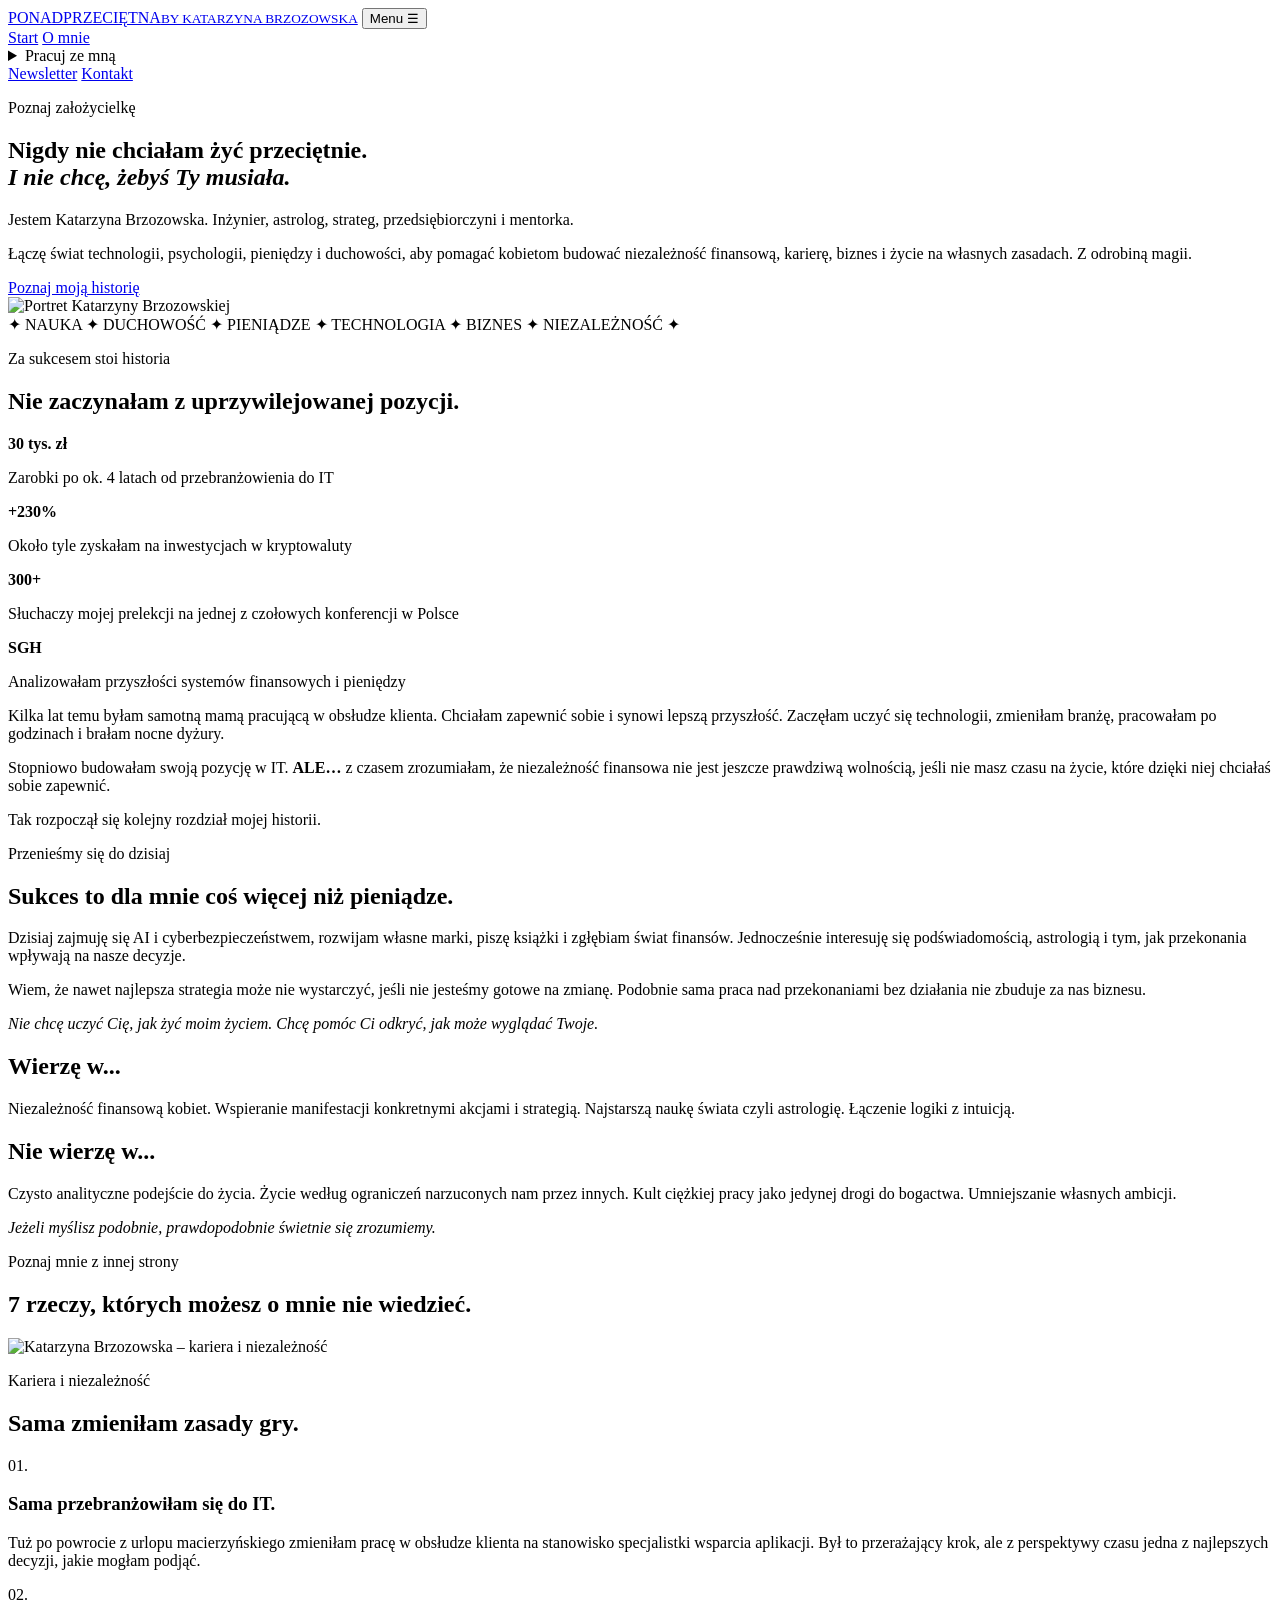
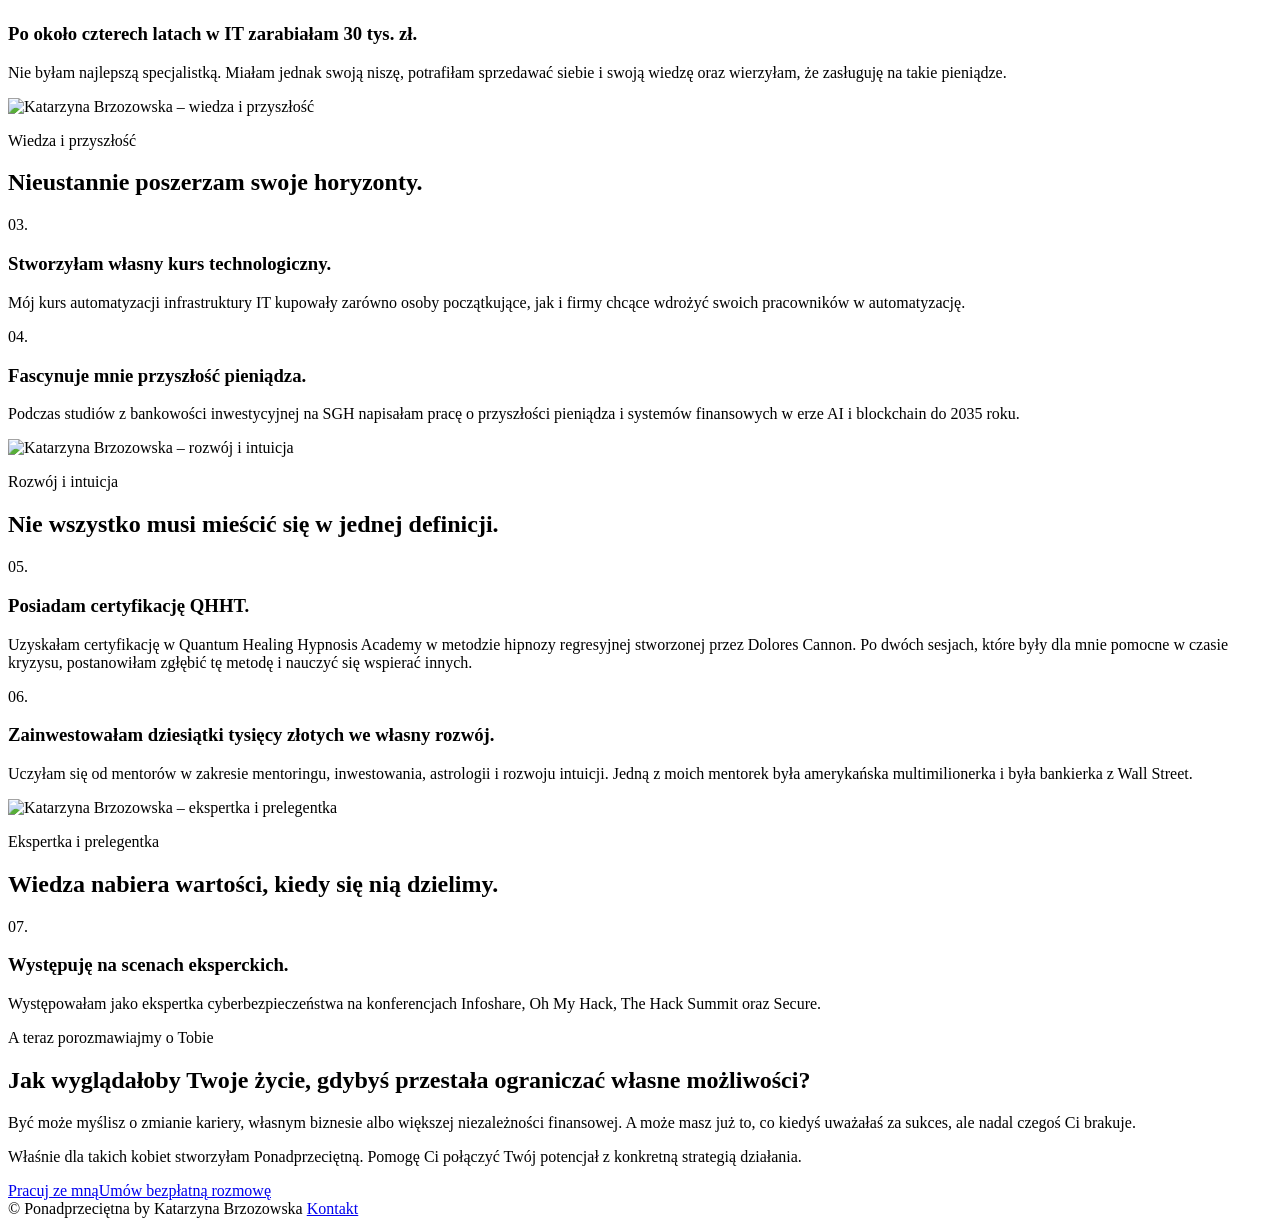
==== commit cb4828b6: "Update about.html" ====
--- a/about.html
+++ b/about.html
@@ -1 +1,43 @@
-<!doctype html><html lang="pl"><head><meta charset="utf-8"><meta name="viewport" content="width=device-width,initial-scale=1"><title>O mnie | Ponadprzeciętna</title><link rel="preconnect" href="https://fonts.googleapis.com"><link rel="stylesheet" href="https://fonts.googleapis.com/css2?family=Bodoni+Moda:ital,wght@0,400;0,500;1,400&family=Inter:wght@400;500;600&display=swap"><link rel="stylesheet" href="assets/style.css"><link rel="stylesheet" href="assets/layout.css"></head><body><header class="newnav"><a class="brand" href="index.html">Ponadprzeciętna<small>BY KATARZYNA BRZOZOWSKA</small></a><button class="menu-toggle" aria-expanded="false" aria-controls="navlinks">Menu ☰</button><nav class="navlinks" id="navlinks"><a href="index.html">Start</a><a href="about.html">O mnie</a><details><summary>Pracuj ze mną</summary><div><a href="mentoring.html">Mentoring 1:1</a><a href="konsultacje.html">Jednorazowa konsultacja 1:1</a><a href="astroanaliza.html">Astroanaliza biznesowo-finansowa</a><a href="warsztaty.html">Warsztaty stacjonarne</a></div></details><a href="akademia.html">Akademia</a><a href="contact.html">Kontakt</a><a href="index.html#newsletter">Newsletter</a></nav></header><main class="about-new"><section class="edge"><div class="wrap"><div class="split"><div><p class="eyebrow">Kobieta stojąca za marką</p><h1>Poznaj <em class="accent">Katarzynę.</em></h1><p>Inżynierka. Strateg. Przedsiębiorczyni. Kobieta, która nie wierzy, że w życiu trzeba ograniczać się do jednej roli.</p></div><img class="pic " src="assets/kate.jpg" alt="Portret Katarzyny" loading="lazy"></div></div></section><div class="ribbon">AMBICJA ✦ WIEDZA ✦ NIEZALEŻNOŚĆ ✦ MAGIA</div><section class="light"><div class="wrap"><div class="split"><img class="pic portrait" src="assets/about-story.jpg" alt="Zdjęcie z mojej historii" loading="lazy"><div><p class="eyebrow">Moja historia</p><h2>Nie urodziłam się z gotowym przepisem na sukces.</h2><p>Kilka lat temu jako samotna mama podjęłam decyzję o przebranżowieniu się do IT. Chciałam rozwijać się zawodowo i zapewnić sobie oraz synowi lepszą przyszłość.</p><p>Pracowałam po godzinach, brałam nocne dyżury i zdobywałam kompetencje w świecie technologii.</p><p><em>ALE… czy właśnie tak ma wyglądać całe moje życie?</em></p><p>Zrozumiałam, że dobre zarobki to tylko część układanki. Chciałam również czasu, swobody i możliwości tworzenia czegoś własnego.</p></div></div></div></section><section class="edge"><div class="wrap"><div class="split"><img class="pic portrait" src="assets/stage.jpg" alt="Wystąpienie eksperckie" loading="lazy"><div><p class="eyebrow">Przenieśmy się do dzisiaj</p><h2>Buduję życie, którego nie chcę odkładać na później.</h2><p>Zajmuję się AI i cyberbezpieczeństwem. Występuję na konferencjach, rozwijam wiedzę o finansach, buduję własne marki i pracuję nad książkami.</p><p>Stworzyłam Ponadprzeciętną, aby pomagać kobietom świadomie projektować swoją przyszłość.</p></div></div></div></section><section class="price"><div class="wrap"><div class="split"><div><h2>Wierzę w...</h2><p>Niezależność finansową kobiet. Nieustanną naukę. Odwagę do zaczynania od nowa. Łączenie logiki z intuicją.</p></div><div><h2>Nie wierzę w...</h2><p>Jeden słuszny scenariusz życia. Sukces kosztem zdrowia i rodziny. Czekanie na idealny moment.</p></div></div><p><em>Jeśli myślisz podobnie, prawdopodobnie świetnie się zrozumiemy.</em></p></div></section><section><div class="wrap"><div class="center"><p class="eyebrow">Poznaj mnie z innej strony</p><h2>Kilka rzeczy, których możesz o mnie nie wiedzieć.</h2></div><div class="tiles about-facts"><article class="tile"><img class="pic " src="assets/about-it.jpg" alt="Zbudowałam karierę w IT od nowa." loading="lazy"><p class="fact-number">01.</p><h3>Zbudowałam karierę w IT od nowa.</h3><p>Dziś specjalizuję się w AI i cyberbezpieczeństwie.</p></article><article class="tile"><img class="pic " src="assets/stage-2.jpg" alt="Możesz spotkać mnie na scenie." loading="lazy"><p class="fact-number">02.</p><h3>Możesz spotkać mnie na scenie.</h3><p>Lubię tłumaczyć skomplikowane zagadnienia technologiczne w przystępny sposób.</p></article><article class="tile"><img class="pic " src="assets/about-finance.jpg" alt="Interesuje mnie przyszłość pieniądza." loading="lazy"><p class="fact-number">03.</p><h3>Interesuje mnie przyszłość pieniądza.</h3><p>Studiuję bankowość inwestycyjną w SGH, a moja praca dyplomowa dotyczy AI i blockchain w finansach.</p></article><article class="tile"><img class="pic " src="assets/about-astro.jpg" alt="Jestem inżynierką, która fascynuje się astrologią." loading="lazy"><p class="fact-number">04.</p><h3>Jestem inżynierką, która fascynuje się astrologią.</h3><p>Interesuje mnie również duchowość, symbolika i praca z przekonaniami.</p></article><article class="tile"><img class="pic " src="assets/about-writing.jpg" alt="Marzę o życiu z pisania książek." loading="lazy"><p class="fact-number">05.</p><h3>Marzę o życiu z pisania książek.</h3><p>Chcę pisać o pieniądzach, karierze, możliwościach i własnym potencjale.</p></article><article class="tile"><img class="pic " src="assets/about-life.jpg" alt="Najważniejszej roli nie wpisuję na LinkedIn." loading="lazy"><p class="fact-number">06.</p><h3>Najważniejszej roli nie wpisuję na LinkedIn.</h3><p>Jestem mamą. Macierzyństwo było jednym z powodów, dla których zawalczyłam o większą niezależność.</p></article></div></div></section><section class="about-alt"><div class="wrap center"><p class="eyebrow">Poza kulisami</p><h2>Zobacz mnie w akcji.</h2><div class="tiles gallery"><img class="pic " src="assets/stage.jpg" alt="Wystąpienia i wydarzenia" loading="lazy"><img class="pic " src="assets/stage-2.jpg" alt="Wystąpienia i wydarzenia" loading="lazy"><img class="pic " src="assets/stage-3.jpg" alt="Wystąpienia i wydarzenia" loading="lazy"><img class="pic " src="assets/workshops.jpg" alt="Wystąpienia i wydarzenia" loading="lazy"></div><p>Konferencje technologiczne · Wystąpienia eksperckie · Warsztaty</p><a class="btnx" href="warsztaty.html">Zaproś mnie na wydarzenie</a></div></section><section class="price"><div class="wrap"><p class="eyebrow">Nie musisz wybierać, kim jesteś</p><h2>Nauka i magia.<br><em>Logika i intuicja.</em><br>Ambicja i wolność.</h2><p>Nigdy nie chciałam zamykać się w jednej definicji siebie. I nie uważam, że Ty powinnaś.</p></div></section><section class="light"><div class="wrap"><div class="split"><img class="pic portrait" src="assets/mentoring.jpg" alt="Portret założycielki" loading="lazy"><div><p class="eyebrow">Moja misja</p><h2>Chcę, żeby więcej kobiet wiedziało, że ma wybór.</h2><p>Niezależnie od tego, skąd pochodzą, ile mają lat i jak wyglądało ich dotychczasowe życie.</p><p>Właśnie dlatego powstała Ponadprzeciętna.</p><a class="btnx" href="index.html#oferta">Odkryj Ponadprzeciętną</a></div></div></div></section><section><div class="wrap center"><h2>Świat poza LinkedInem.</h2><div class="tiles gallery"><img class="pic " src="assets/lifestyle.jpg" alt="Życie poza pracą" loading="lazy"><img class="pic " src="assets/about-dance.jpg" alt="Życie poza pracą" loading="lazy"><img class="pic " src="assets/about-dog.jpg" alt="Życie poza pracą" loading="lazy"><img class="pic " src="assets/travel.jpg" alt="Życie poza pracą" loading="lazy"></div><div class="socials"><a href="https://www.instagram.com/katarzynabrzozowskaofficial/">Instagram</a><a href="https://www.youtube.com/@KatarzynaBrzozowskaOfficial">YouTube</a></div></div></section></main><footer class="foot"><span>© Ponadprzeciętna by Katarzyna Brzozowska</span><a href="contact.html">Kontakt</a><a href="https://www.instagram.com/katarzynabrzozowskaofficial/">Instagram</a><a href="https://www.youtube.com/@KatarzynaBrzozowskaOfficial">YouTube</a></footer><script>const b=document.querySelector(".menu-toggle"),n=document.querySelector(".navlinks");b.addEventListener("click",()=>{const v=n.classList.toggle("open");b.setAttribute("aria-expanded",v)});</script></body></html>+<!DOCTYPE html>
+
+<html lang="pl"><head><meta charset="utf-8"/><meta content="width=device-width,initial-scale=1" name="viewport"/><title>O mnie | Katarzyna Brzozowska – Ponadprzeciętna</title><meta content="Poznaj Katarzynę Brzozowską, założycielkę Ponadprzeciętnej. Kariera, biznes, niezależność finansowa, technologia i intuicja." name="description"/><link href="https://fonts.googleapis.com" rel="preconnect"/><link href="https://fonts.googleapis.com/css2?family=Bodoni+Moda:ital,wght@0,400;0,500;1,400&amp;family=Inter:wght@400;500;600;700&amp;display=swap" rel="stylesheet"/><link href="assets/about.css" rel="stylesheet"/></head>
+<body class="about-page"><header>
+<a class="logo" href="index.html">PONADPRZECIĘTNA<small>BY KATARZYNA BRZOZOWSKA</small></a>
+<button aria-controls="nav" aria-expanded="false" class="menu">Menu ☰</button>
+<nav id="nav">
+<a href="index.html">Start</a>
+<a aria-current="page" href="about.html">O mnie</a>
+<details>
+<summary>Pracuj ze mną</summary>
+<div>
+<a href="mentoring.html">Mentoring 1:1</a>
+<a href="konsultacje.html">Jednorazowa konsultacja 1:1</a>
+<a href="astroanaliza.html">Astroanaliza</a>
+</div>
+</details>
+<a href="https://katarzynabrzozowska.kit.com/bc1f413abd">Newsletter</a>
+<a href="contact.html">Kontakt</a>
+</nav>
+</header><main>
+<section class="about-hero"><div class="about-wrap about-split"><div><p class="about-eyebrow">Poznaj założycielkę</p><h1>Nigdy nie chciałam żyć przeciętnie.<br/><em>I nie chcę, żebyś Ty musiała.</em></h1><p class="about-lead">Jestem Katarzyna Brzozowska. Inżynier, astrolog, strateg, przedsiębiorczyni i mentorka.</p><p>Łączę świat technologii, psychologii, pieniędzy i duchowości, aby pomagać kobietom budować niezależność finansową, karierę, biznes i życie na własnych zasadach. Z odrobiną magii.</p><a class="about-btn" href="#historia">Poznaj moją historię</a></div><img alt="Portret Katarzyny Brzozowskiej" fetchpriority="high" src="assets/about-hero.jpg"/></div></section>
+<div class="about-ribbon"> ✦ NAUKA ✦ DUCHOWOŚĆ ✦ PIENIĄDZE ✦ TECHNOLOGIA ✦ BIZNES ✦ NIEZALEŻNOŚĆ ✦ </div>
+<section class="about-panel" id="historia"><div class="about-wrap about-story about-history"><p class="about-eyebrow">Za sukcesem stoi historia</p><h2>Nie zaczynałam z uprzywilejowanej pozycji.</h2>
+<div class="about-stats" aria-label="Moje osiągnięcia w liczbach">
+  <div><strong>30 tys. zł</strong><p>Zarobki po ok. 4 latach od przebranżowienia do IT</p></div>
+  <div><strong>+230%</strong><p>Około tyle zyskałam na inwestycjach w kryptowaluty</p></div>
+  <div><strong>300+</strong><p>Słuchaczy mojej prelekcji na jednej z czołowych konferencji w Polsce</p></div>
+  <div><strong>SGH</strong><p>Analizowałam przyszłości systemów finansowych i pieniędzy</p></div>
+</div>
+<p>Kilka lat temu byłam samotną mamą pracującą w obsłudze klienta. Chciałam zapewnić sobie i synowi lepszą przyszłość. Zaczęłam uczyć się technologii, zmieniłam branżę, pracowałam po godzinach i brałam nocne dyżury.</p><p>Stopniowo budowałam swoją pozycję w IT. <strong>ALE…</strong> z czasem zrozumiałam, że niezależność finansowa nie jest jeszcze prawdziwą wolnością, jeśli nie masz czasu na życie, które dzięki niej chciałaś sobie zapewnić.</p><p>Tak rozpoczął się kolejny rozdział mojej historii.</p></div></section>
+<section><div class="about-wrap about-story"><p class="about-eyebrow">Przenieśmy się do dzisiaj</p><h2>Sukces to dla mnie coś więcej niż pieniądze.</h2><p>Dzisiaj zajmuję się AI i cyberbezpieczeństwem, rozwijam własne marki, piszę książki i zgłębiam świat finansów. Jednocześnie interesuję się podświadomością, astrologią i tym, jak przekonania wpływają na nasze decyzje.</p><p>Wiem, że nawet najlepsza strategia może nie wystarczyć, jeśli nie jesteśmy gotowe na zmianę. Podobnie sama praca nad przekonaniami bez działania nie zbuduje za nas biznesu.</p><p><em>Nie chcę uczyć Cię, jak żyć moim życiem. Chcę pomóc Ci odkryć, jak może wyglądać Twoje.</em></p></div></section>
+<section class="about-values"><div class="about-wrap"><div class="about-split"><div><h2>Wierzę w...</h2><p>Niezależność finansową kobiet. Wspieranie manifestacji konkretnymi akcjami i strategią. Najstarszą naukę świata czyli astrologię. Łączenie logiki z intuicją.</p></div><div><h2>Nie wierzę w...</h2><p>Czysto analityczne podejście do życia. Życie według ograniczeń narzuconych nam przez innych. Kult ciężkiej pracy jako jedynej drogi do bogactwa. Umniejszanie własnych ambicji.</p></div></div><p class="about-center"><em>Jeżeli myślisz podobnie, prawdopodobnie świetnie się zrozumiemy.</em></p></div></section>
+<section class="about-facts-section"><div class="about-wrap"><div class="about-intro"><p class="about-eyebrow">Poznaj mnie z innej strony</p><h2>7 rzeczy, których możesz o mnie nie wiedzieć.</h2></div><div class="about-block"><img alt="Katarzyna Brzozowska – kariera i niezależność" loading="lazy" src="assets/about-1.jpg"/><div><p class="about-eyebrow">Kariera i niezależność</p><h2>Sama zmieniłam zasady gry.</h2><article class="about-fact"><span class="about-number">01.</span><div><h3>Sama przebranżowiłam się do IT.</h3><p>Tuż po powrocie z urlopu macierzyńskiego zmieniłam pracę w obsłudze klienta na stanowisko specjalistki wsparcia aplikacji. Był to przerażający krok, ale z perspektywy czasu jedna z najlepszych decyzji, jakie mogłam podjąć.</p></div></article><article class="about-fact"><span class="about-number">02.</span><div><h3>Po około czterech latach w IT zarabiałam 30 tys. zł.</h3><p>Nie byłam najlepszą specjalistką. Miałam jednak swoją niszę, potrafiłam sprzedawać siebie i swoją wiedzę oraz wierzyłam, że zasługuję na takie pieniądze.</p></div></article></div></div>
+<div class="about-block about-reverse"><img alt="Katarzyna Brzozowska – wiedza i przyszłość" loading="lazy" src="assets/about-2.jpg"/><div><p class="about-eyebrow">Wiedza i przyszłość</p><h2>Nieustannie poszerzam swoje horyzonty.</h2><article class="about-fact"><span class="about-number">03.</span><div><h3>Stworzyłam własny kurs technologiczny.</h3><p>Mój kurs automatyzacji infrastruktury IT kupowały zarówno osoby początkujące, jak i firmy chcące wdrożyć swoich pracowników w automatyzację.</p></div></article><article class="about-fact"><span class="about-number">04.</span><div><h3>Fascynuje mnie przyszłość pieniądza.</h3><p>Podczas studiów z bankowości inwestycyjnej na SGH napisałam pracę o przyszłości pieniądza i systemów finansowych w erze AI i blockchain do 2035 roku.</p></div></article></div></div>
+<div class="about-block"><img alt="Katarzyna Brzozowska – rozwój i intuicja" loading="lazy" src="assets/about-3.jpg"/><div><p class="about-eyebrow">Rozwój i intuicja</p><h2>Nie wszystko musi mieścić się w jednej definicji.</h2><article class="about-fact"><span class="about-number">05.</span><div><h3>Posiadam certyfikację QHHT.</h3><p>Uzyskałam certyfikację w Quantum Healing Hypnosis Academy w metodzie hipnozy regresyjnej stworzonej przez Dolores Cannon. Po dwóch sesjach, które były dla mnie pomocne w czasie kryzysu, postanowiłam zgłębić tę metodę i nauczyć się wspierać innych.</p></div></article><article class="about-fact"><span class="about-number">06.</span><div><h3>Zainwestowałam dziesiątki tysięcy złotych we własny rozwój.</h3><p>Uczyłam się od mentorów w zakresie mentoringu, inwestowania, astrologii i rozwoju intuicji. Jedną z moich mentorek była amerykańska multimilionerka i była bankierka z Wall Street.</p></div></article></div></div>
+<div class="about-block about-reverse"><img alt="Katarzyna Brzozowska – ekspertka i prelegentka" loading="lazy" src="assets/about-4.jpg"/><div><p class="about-eyebrow">Ekspertka i prelegentka</p><h2>Wiedza nabiera wartości, kiedy się nią dzielimy.</h2><article class="about-fact"><span class="about-number">07.</span><div><h3>Występuję na scenach eksperckich.</h3><p>Występowałam jako ekspertka cyberbezpieczeństwa na konferencjach Infoshare, Oh My Hack, The Hack Summit oraz Secure.</p></div></article></div></div>
+</div></section>
+
+<section class="about-cta"><div class="about-wrap about-story"><p class="about-eyebrow">A teraz porozmawiajmy o Tobie</p><h2>Jak wyglądałoby Twoje życie, gdybyś przestała ograniczać własne możliwości?</h2><p>Być może myślisz o zmianie kariery, własnym biznesie albo większej niezależności finansowej. A może masz już to, co kiedyś uważałaś za sukces, ale nadal czegoś Ci brakuje.</p><p>Właśnie dla takich kobiet stworzyłam Ponadprzeciętną. Pomogę Ci połączyć Twój potencjał z konkretną strategią działania.</p><div class="about-actions"><a class="about-btn" href="index.html#oferta">Pracuj ze mną</a><a class="about-btn about-outline" href="https://tidycal.com/katarzynabrzozowskapoland/20-minute-meeting">Umów bezpłatną rozmowę</a></div></div></section>
+</main><footer>
+      © Ponadprzeciętna by Katarzyna Brzozowska <a href="contact.html">Kontakt</a>
+</footer><script>const b=document.querySelector('.menu'),n=document.querySelector('#nav');b.addEventListener('click',()=>{const open=n.classList.toggle('open');b.setAttribute('aria-expanded',String(open));});</script></body></html>
